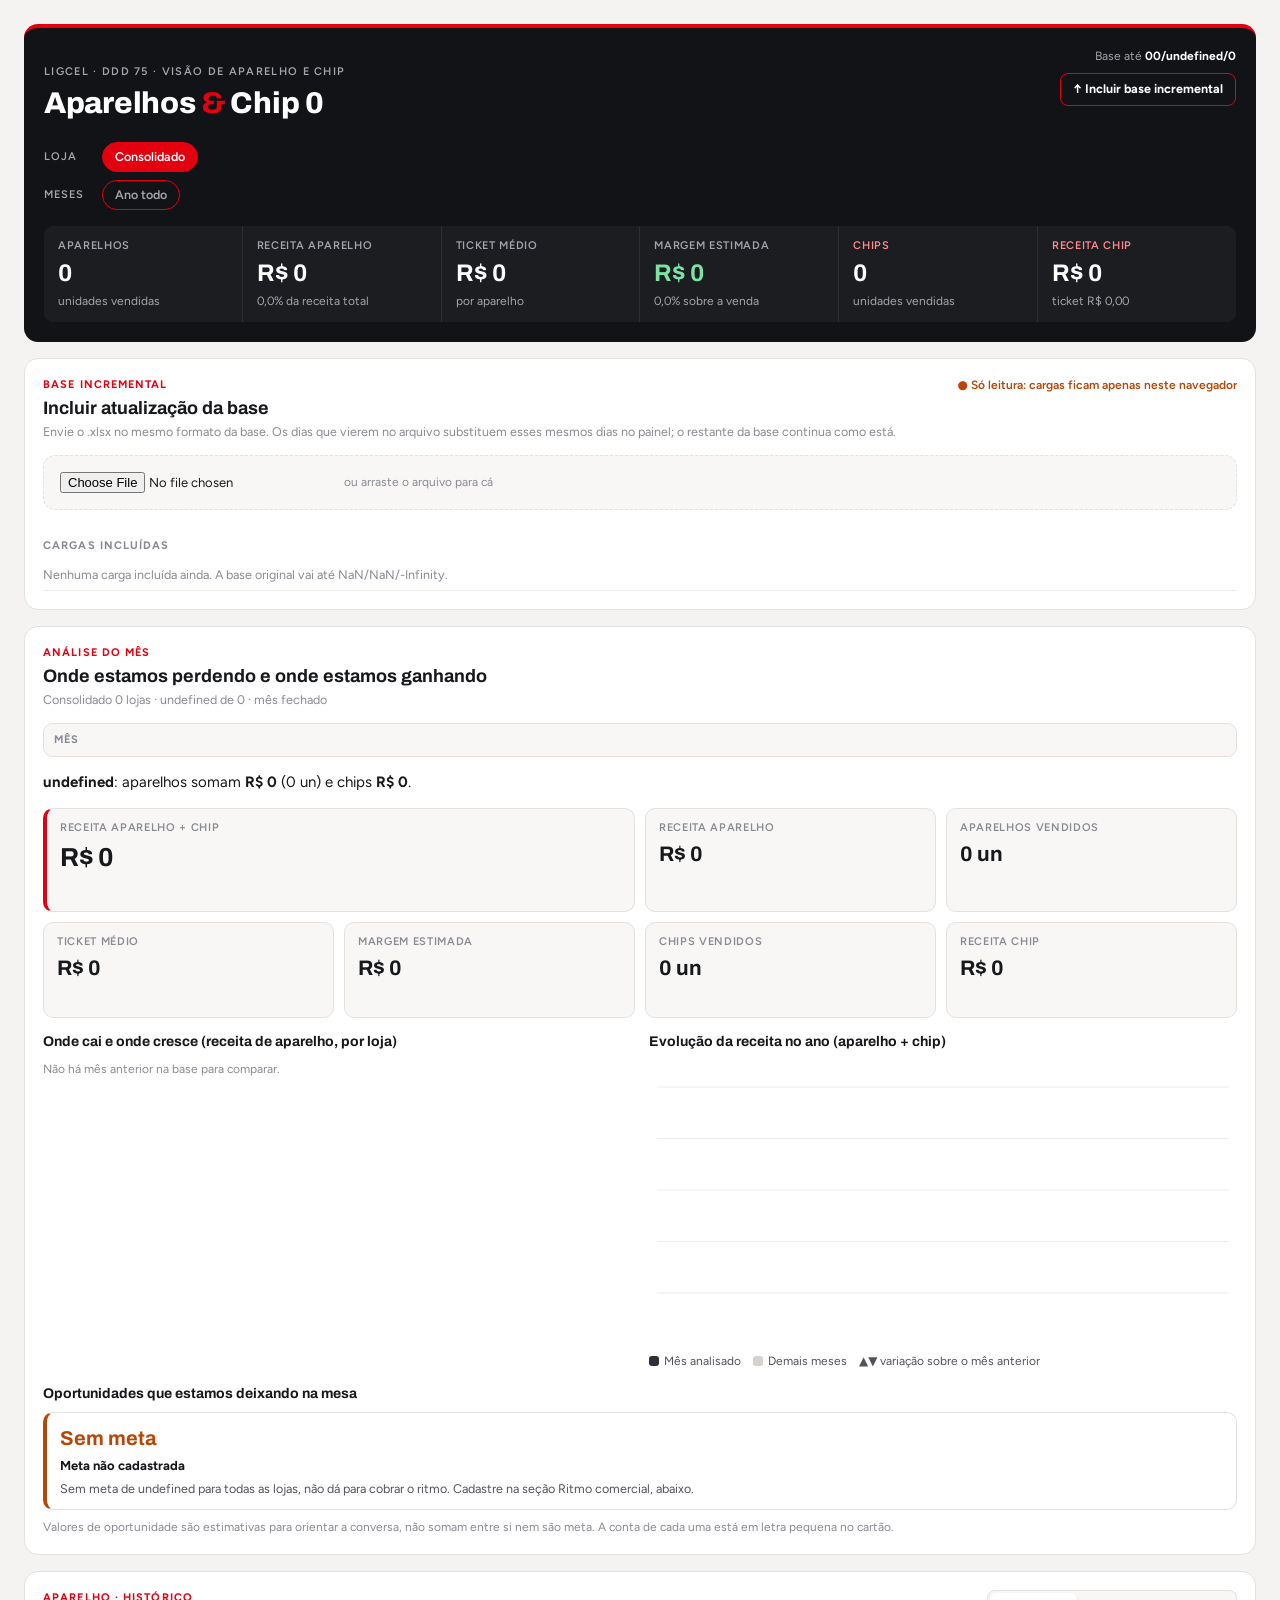
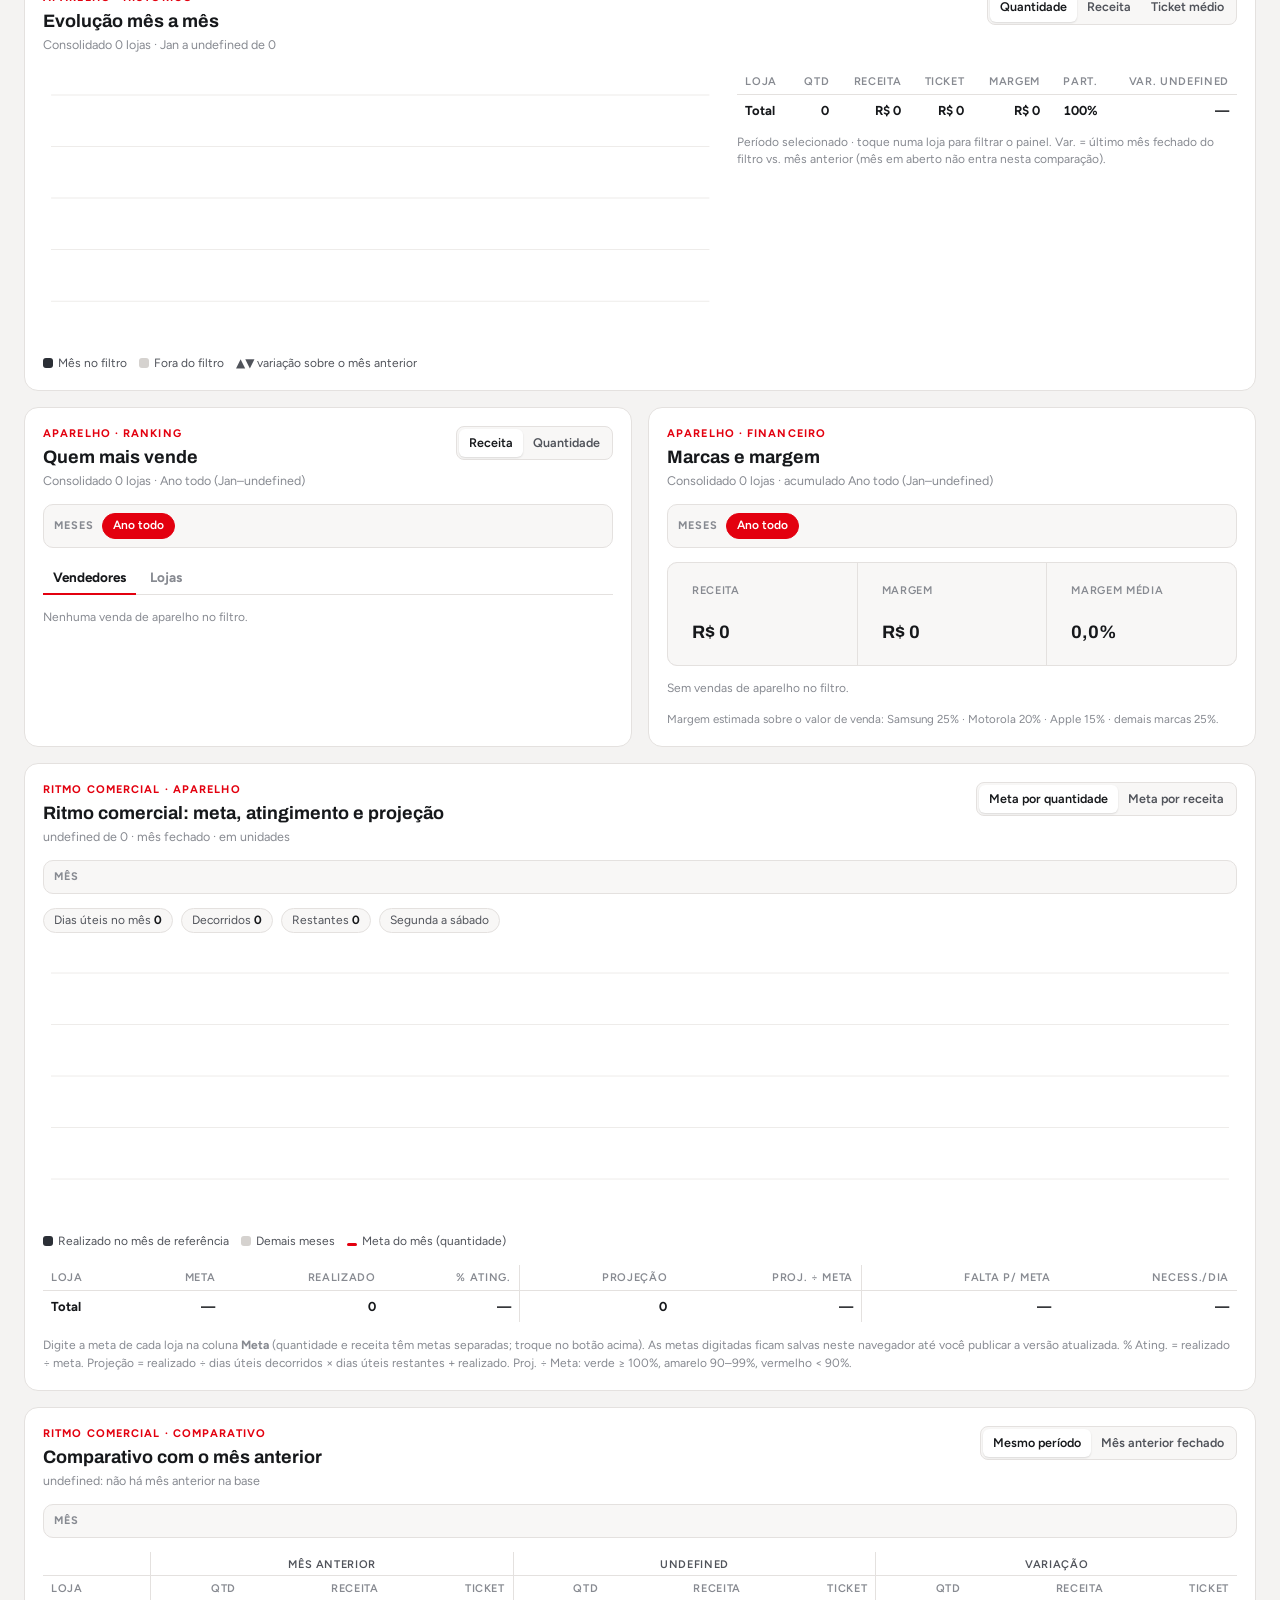
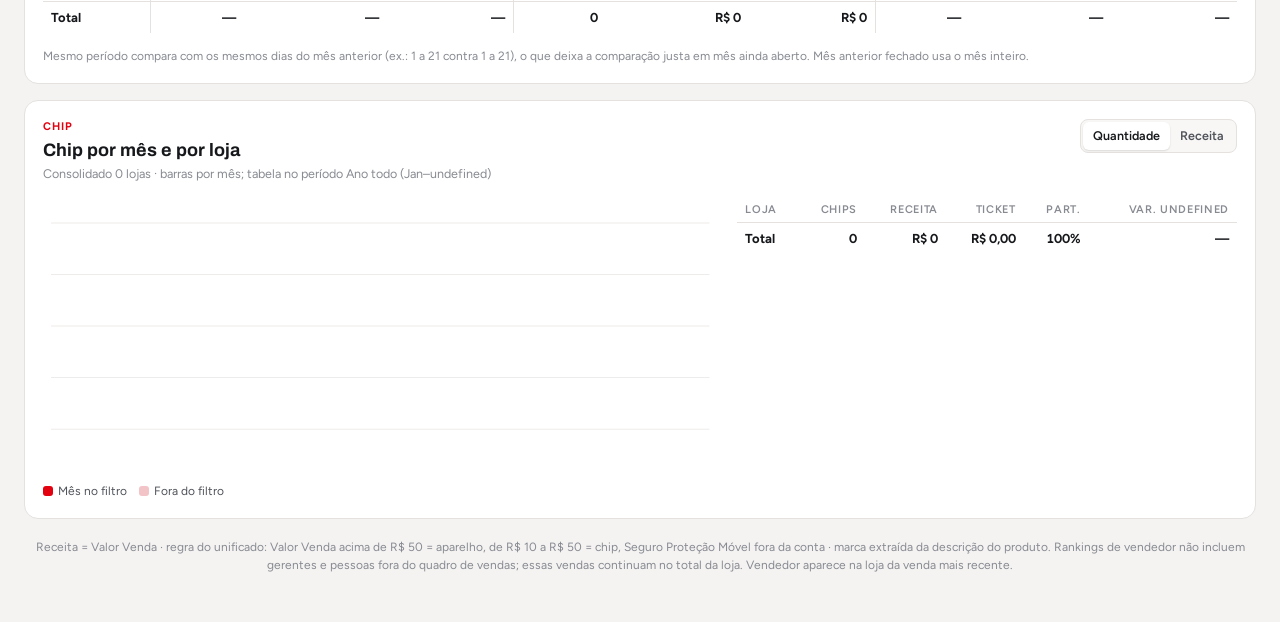
==== apps/aparelhos.html @ 6d6f6d5c "Add files via upload" ====
<title>Aparelhos &amp; Chip LIGCEL</title>
<link rel="preconnect" href="https://fonts.googleapis.com">
<link rel="stylesheet" href="https://fonts.googleapis.com/css2?family=Archivo:wght@500;600;700;800&family=Figtree:wght@400;500;600;700&display=swap">
<style>
:root{
  --bg:#F4F3F2; --surface:#FFFFFF; --surface2:#F8F7F6; --ink:#16181B; --ink2:#50535A; --muted:#878A91; --line:#E4E1DF; --grid:#EEECEA;
  --red:#E3000F; --red-soft:#FCE8E9; --hero:#121316; --hero2:#1C1D21; --hero-ink:#FFFFFF; --hero-mut:#A3A5AB; --hero-line:#2C2E33;
  --bar:#2B2F36; --bar-dim:#D5D2CF; --chip:#E3000F; --chip-dim:#F2C4C7;
  --up:#0F7B3E; --up-bg:#E3F3E9; --down:#B42318; --down-bg:#FBE7E5;
  --b1:#2a78d6; --b2:#1baf7a; --b3:#52514e; --b4:#eda100;
  --font:"Figtree",system-ui,-apple-system,"Segoe UI",sans-serif; --disp:"Archivo","Figtree",system-ui,sans-serif;
}
@media (prefers-color-scheme: dark){:root:not([data-theme="light"]){color-scheme:dark;
  --bg:#0E0F11; --surface:#17181B; --surface2:#1D1E22; --ink:#F2F2F3; --ink2:#B9BBC0; --muted:#83868D; --line:#2A2C31; --grid:#232529;
  --red-soft:#3A1416; --hero:#08090A; --hero2:#141518; --hero-line:#26282C;
  --bar:#C9CCD2; --bar-dim:#3A3C42; --chip:#FF3B45; --chip-dim:#5A2226;
  --up:#4ADE80; --up-bg:#12301E; --down:#FF8A80; --down-bg:#3A1714;
  --b1:#3987e5; --b2:#199e70; --b3:#A8A7A0; --b4:#c98500;}}
:root[data-theme="dark"]{color-scheme:dark;
  --bg:#0E0F11; --surface:#17181B; --surface2:#1D1E22; --ink:#F2F2F3; --ink2:#B9BBC0; --muted:#83868D; --line:#2A2C31; --grid:#232529;
  --red-soft:#3A1416; --hero:#08090A; --hero2:#141518; --hero-line:#26282C;
  --bar:#C9CCD2; --bar-dim:#3A3C42; --chip:#FF3B45; --chip-dim:#5A2226;
  --up:#4ADE80; --up-bg:#12301E; --down:#FF8A80; --down-bg:#3A1714;
  --b1:#3987e5; --b2:#199e70; --b3:#A8A7A0; --b4:#c98500;}
*{box-sizing:border-box}
body{background:var(--bg);color:var(--ink);font-family:var(--font);font-size:14px;line-height:1.45;padding-inline:16px;padding-block:16px 40px}
.wrap{max-width:1240px;margin:0 auto;display:flex;flex-direction:column;gap:16px}
.num{font-variant-numeric:tabular-nums}
/* hero */
.hero{background:var(--hero);color:var(--hero-ink);border-radius:14px;padding:20px;display:flex;flex-direction:column;gap:16px;border-top:4px solid var(--red)}
.hero-top{display:flex;flex-wrap:wrap;justify-content:space-between;gap:12px;align-items:flex-end}
.eyebrow{font-size:11px;letter-spacing:.12em;text-transform:uppercase;color:var(--hero-mut);font-weight:600}
h1{font-family:var(--disp);font-weight:800;font-size:clamp(22px,3.2vw,30px);margin:2px 0 0;letter-spacing:-.01em;text-wrap:balance}
h1 span{color:var(--red)}
.base{font-size:12px;color:var(--hero-mut)}
.filters{display:flex;flex-direction:column;gap:8px}
.frow{display:flex;flex-wrap:wrap;gap:6px;align-items:center}
.flabel{font-size:11px;letter-spacing:.08em;text-transform:uppercase;color:var(--hero-mut);width:52px;font-weight:600}
.pill{font:inherit;font-size:12.5px;font-weight:600;border:1px solid var(--hero-line);background:var(--hero2);color:#D9DADD;border-radius:999px;padding:5px 12px;cursor:pointer}
.pill:hover{border-color:#55575D}
.pill[aria-pressed="true"]{background:var(--red);border-color:var(--red);color:#fff}
.pill.ghost{background:transparent;color:var(--hero-mut)}
.pill:focus-visible,.seg button:focus-visible,.tab:focus-visible,tr[tabindex]:focus-visible{outline:2px solid var(--red);outline-offset:2px}
.kpis{display:grid;grid-template-columns:repeat(6,1fr);gap:1px;background:var(--hero-line);border-radius:10px;overflow:hidden}
.kpi{background:var(--hero2);padding:12px 14px;display:flex;flex-direction:column;gap:2px;min-width:0}
.kpi .k{font-size:11px;color:var(--hero-mut);letter-spacing:.06em;text-transform:uppercase;font-weight:600}
.kpi .v{font-family:var(--disp);font-size:clamp(18px,2.2vw,24px);font-weight:700;white-space:nowrap}
.kpi .s{font-size:12px;color:var(--hero-mut)}
.kpi.chipk .k{color:#FF8A91}
.kpi.marg .v{color:#7CE3A5}
@media (max-width:900px){.kpis{grid-template-columns:repeat(3,1fr)}}
@media (max-width:520px){.kpis{grid-template-columns:repeat(2,1fr)}}
/* sections */
.q{background:var(--surface);border:1px solid var(--line);border-radius:14px;padding:18px;display:flex;flex-direction:column;gap:14px;min-width:0}
.qhead{display:flex;flex-wrap:wrap;justify-content:space-between;align-items:flex-start;gap:10px}
.qtag{font-size:11px;letter-spacing:.1em;text-transform:uppercase;color:var(--red);font-weight:700}
h2{font-family:var(--disp);font-size:18px;font-weight:700;margin:2px 0 0;text-wrap:balance}
.sub{font-size:12.5px;color:var(--muted);margin-top:2px}
.seg{display:inline-flex;background:var(--surface2);border:1px solid var(--line);border-radius:8px;padding:2px}
.seg button{font:inherit;font-size:12.5px;font-weight:600;border:0;background:transparent;color:var(--ink2);padding:5px 10px;border-radius:6px;cursor:pointer}
.seg button[aria-pressed="true"]{background:var(--surface);color:var(--ink);box-shadow:0 1px 2px rgba(0,0,0,.12)}
.grid2{display:grid;grid-template-columns:1fr 1fr;gap:16px}
.q1body{display:grid;grid-template-columns:1.35fr 1fr;gap:20px}
@media (max-width:980px){.grid2,.q1body{grid-template-columns:1fr}}
.q1body>*,.grid2>*{min-width:0}
@media (max-width:520px){.brow{grid-template-columns:1fr}.bl{grid-template-columns:56px minmax(0,1fr) 84px}}
.bbars,.bl .track{min-width:0}
.chart{width:100%;min-height:260px;position:relative}
.chart svg{display:block;width:100%;height:auto;overflow:visible}
.chart text{font-family:var(--font)}
.tip{position:fixed;pointer-events:none;background:var(--hero);color:#fff;font-size:12px;padding:8px 10px;border-radius:8px;box-shadow:0 6px 20px rgba(0,0,0,.25);z-index:10;line-height:1.5;max-width:240px}
.tip b{font-family:var(--disp)}
/* tables */
.tbl{overflow-x:auto}
table{width:100%;border-collapse:collapse;font-size:13px}
th{font-size:11px;letter-spacing:.06em;text-transform:uppercase;color:var(--muted);font-weight:600;text-align:right;padding:6px 8px;border-bottom:1px solid var(--line);white-space:nowrap}
th:first-child,td:first-child{text-align:left}
td{padding:8px;border-bottom:1px solid var(--grid);text-align:right;white-space:nowrap}
tr.tot td{font-weight:700;border-bottom:0;border-top:1px solid var(--line)}
tr[tabindex]{cursor:pointer}
tr[tabindex]:hover td{background:var(--surface2)}
tr.sel td{background:var(--red-soft)}
.var{display:inline-flex;align-items:center;gap:2px;font-size:11.5px;font-weight:700;padding:1px 6px;border-radius:999px}
.var.up{color:var(--up);background:var(--up-bg)} .var.down{color:var(--down);background:var(--down-bg)} .var.flat{color:var(--muted);background:var(--surface2)}
.note{font-size:12px;color:var(--muted)}
/* ranking */
.tabs{display:flex;gap:4px;border-bottom:1px solid var(--line)}
.tab{font:inherit;font-weight:700;font-size:13.5px;background:none;border:0;border-bottom:2px solid transparent;padding:6px 10px;color:var(--muted);cursor:pointer;margin-bottom:-1px}
.tab[aria-selected="true"]{color:var(--ink);border-color:var(--red)}
.rank{display:flex;flex-direction:column;gap:2px}
.rrow{display:grid;grid-template-columns:28px minmax(0,1fr) auto;gap:10px;align-items:center;padding:6px 4px;border-radius:8px}
.rrow:hover{background:var(--surface2)}
.pos{font-family:var(--disp);font-weight:800;font-size:14px;color:var(--muted);text-align:center}
.rrow.top .pos{color:var(--red)}
.rname{font-weight:600;overflow:hidden;text-overflow:ellipsis;white-space:nowrap}
.rstore{font-size:11.5px;color:var(--muted);font-weight:500}
.rbar{height:6px;border-radius:3px;background:var(--grid);margin-top:4px;overflow:hidden}
.rbar i{display:block;height:100%;background:var(--bar);border-radius:3px}
.rrow.top .rbar i{background:var(--red)}
.rval{text-align:right;font-size:12.5px;color:var(--ink2);line-height:1.35}
.rval b{font-family:var(--disp);font-size:14px;color:var(--ink)}
.more{font:inherit;font-weight:600;font-size:12.5px;align-self:flex-start;background:none;border:1px solid var(--line);color:var(--ink2);border-radius:8px;padding:6px 12px;cursor:pointer}
/* local month picker */
.lm{display:flex;flex-wrap:wrap;gap:5px;align-items:center;padding:8px 10px;background:var(--surface2);border:1px solid var(--line);border-radius:10px}
.lm .lbl{font-size:11px;letter-spacing:.08em;text-transform:uppercase;color:var(--muted);font-weight:700;margin-right:4px}
.mp{font:inherit;font-size:12px;font-weight:600;border:1px solid var(--line);background:var(--surface);color:var(--ink2);border-radius:999px;padding:3px 10px;cursor:pointer}
.mp:hover{border-color:var(--muted)}
.mp[aria-pressed="true"]{background:var(--ink);border-color:var(--ink);color:var(--surface)}
.mp.all[aria-pressed="true"]{background:var(--red);border-color:var(--red);color:#fff}
.mp:focus-visible{outline:2px solid var(--red);outline-offset:2px}
/* brands */
.brands{display:flex;flex-direction:column;gap:12px}
.brow{display:grid;grid-template-columns:150px 1fr;gap:12px;align-items:center}
.bname{display:flex;flex-direction:column;gap:1px}
.bname b{font-family:var(--disp);font-size:14px;display:flex;align-items:center;gap:6px}
.bname b i{width:10px;height:10px;border-radius:3px;display:inline-block}
.bname span{font-size:11.5px;color:var(--muted)}
.bbars{display:flex;flex-direction:column;gap:4px}
.bl{display:grid;grid-template-columns:62px 1fr 104px;gap:8px;align-items:center;font-size:12px;color:var(--ink2)}
.bl .track{height:12px;background:var(--grid);border-radius:0 4px 4px 0}
.bl .fill{height:100%;border-radius:0 4px 4px 0}
.bl .fill.m{opacity:1}
.bl .val{text-align:right;font-weight:600;color:var(--ink)}
.msum{display:grid;grid-template-columns:repeat(3,1fr);gap:1px;background:var(--line);border:1px solid var(--line);border-radius:10px;overflow:hidden}
.msum div{background:var(--surface2);padding:10px 12px}
.msum .k{font-size:11px;letter-spacing:.06em;text-transform:uppercase;color:var(--muted);font-weight:600}
.msum .v{font-family:var(--disp);font-weight:700;font-size:18px}
.rule{font-size:11.5px;color:var(--muted)}
.legend{display:flex;flex-wrap:wrap;gap:12px;font-size:12px;color:var(--ink2)}
.legend i{display:inline-block;width:10px;height:10px;border-radius:3px;margin-right:5px;vertical-align:-1px}
.pbox{border:1.5px dashed var(--ink2);background:transparent}
.bnote{font-size:11.5px;color:var(--muted);padding-left:70px;line-height:1.5}
@media (max-width:520px){.bnote{padding-left:0}}
.projl{font-size:11.5px;color:var(--ink2)}
.projl b{color:var(--ink)}
.kpi .p{font-size:11.5px;color:#C9CBD0}
.kpi .p b{color:#fff}
td.pj,th.pj{background:var(--surface2)}
.hatch{background:repeating-linear-gradient(135deg,var(--bar) 0 2px,transparent 2px 5px);border:1px solid var(--bar)}
/* meta & compare */
:root{--warn:#B54708;--warn-bg:#FEF0C7}
@media (prefers-color-scheme: dark){:root:not([data-theme="light"]){--warn:#FDB022;--warn-bg:#3A2A0B}}
:root[data-theme="dark"]{--warn:#FDB022;--warn-bg:#3A2A0B}
.var.warn{color:var(--warn);background:var(--warn-bg)}
.mi{font:inherit;font-size:13px;font-variant-numeric:tabular-nums;width:104px;text-align:right;border:1px solid var(--line);background:var(--surface2);color:var(--ink);border-radius:6px;padding:5px 7px}
.mi:focus{outline:2px solid var(--red);outline-offset:0;border-color:transparent;background:var(--surface)}
.mi:disabled{opacity:.6}
.mi.saved{border-color:var(--up)}
.att{display:inline-flex;align-items:center;gap:8px;justify-content:flex-end}
.att .mb{width:64px;height:6px;border-radius:3px;background:var(--grid);overflow:hidden;position:relative}
.att .mb i{position:absolute;inset:0 auto 0 0;background:var(--bar);border-radius:3px}
.att .mb i.ok{background:var(--up)}
.dias{display:flex;flex-wrap:wrap;gap:8px}
.dias span{font-size:12px;color:var(--ink2);background:var(--surface2);border:1px solid var(--line);border-radius:999px;padding:3px 10px}
.dias b{color:var(--ink);font-variant-numeric:tabular-nums}
th.grp{text-align:center;color:var(--ink2);border-bottom:1px solid var(--line);padding-bottom:4px}
td.sl,th.sl{border-left:1px solid var(--line)}
.mnote{font-size:12px;color:var(--muted);line-height:1.5}
.dbstate{font-size:12px;font-weight:600}
.dbstate.ok{color:var(--up)} .dbstate.off{color:var(--warn)}
.upbtn{font:inherit;font-size:12.5px;font-weight:700;border:1px solid var(--red);background:transparent;color:#fff;border-radius:8px;padding:6px 12px;cursor:pointer}
.upbtn:hover{background:var(--red)}
.upbtn:focus-visible,.btn:focus-visible{outline:2px solid var(--red);outline-offset:2px}
.hbtns{display:flex;gap:8px;flex-wrap:wrap;justify-content:flex-end}
.upbtn.pub{background:var(--red);color:#fff}
.upbtn.pub:disabled{opacity:.6;cursor:default}
.pubmsg{font-size:12px;color:#FFB4B8;text-align:right;min-height:1em}
.pubmsg.ok{color:#7CE3A5}
.hero-right{display:flex;flex-direction:column;align-items:flex-end;gap:8px}
@media (max-width:600px){.hero-right{align-items:flex-start}}
.drop{display:flex;flex-wrap:wrap;align-items:center;gap:12px;border:1.5px dashed var(--line);border-radius:12px;padding:16px;background:var(--surface2)}
.drop.over{border-color:var(--red);background:var(--red-soft)}
.drop input{font:inherit;font-size:13px;max-width:100%}
.btn{font:inherit;font-weight:700;font-size:13px;border-radius:8px;padding:8px 14px;cursor:pointer;border:1px solid var(--line);background:var(--surface);color:var(--ink)}
.btn.pri{background:var(--red);border-color:var(--red);color:#fff}
.btn:disabled{opacity:.5;cursor:default}
.prev{display:flex;flex-direction:column;gap:10px;border:1px solid var(--line);border-radius:12px;padding:14px}
.prev .row{display:flex;flex-wrap:wrap;gap:8px 18px;font-size:13px}
.prev .row b{font-family:var(--disp)}
.prev .acts{display:flex;gap:8px;flex-wrap:wrap}
.err{color:var(--down);font-weight:600;font-size:13px}
.logl{display:flex;flex-direction:column;gap:4px;font-size:12.5px;color:var(--ink2)}
.logl div{display:flex;flex-wrap:wrap;gap:4px 12px;padding:6px 0;border-bottom:1px solid var(--grid)}
footer{font-size:12px;color:var(--muted);color:var(--muted);text-align:center;padding-top:4px}
@media (prefers-reduced-motion:no-preference){.rbar i,.bl .fill{transition:width .35s ease}}

/* análise do mês */
.exlead{margin:0;font-size:15px;line-height:1.55;color:var(--ink);max-width:78ch;text-wrap:pretty}
.excards{display:grid;grid-template-columns:repeat(4,1fr);gap:10px}
.exc{background:var(--surface2);border:1px solid var(--line);border-radius:10px;padding:11px 13px;display:flex;flex-direction:column;gap:3px;min-width:0}
.exc.hero1{grid-column:span 2;border-left:4px solid var(--red)}
.exc .k{font-size:11px;letter-spacing:.06em;text-transform:uppercase;color:var(--muted);font-weight:600}
.exc .v{font-family:var(--disp);font-weight:700;font-size:21px}
.exc.hero1 .v{font-size:26px}
.exc .dl{min-height:20px}
.exs{font-size:11.5px;color:var(--ink2)} .exs b{color:var(--ink)}
.exgrid{display:grid;grid-template-columns:1fr 1fr;gap:18px}
.exbox{min-width:0;display:flex;flex-direction:column;gap:8px}
.exbox h3,.exh{font-family:var(--disp);font-size:14px;margin:0;font-weight:700}
.dv{display:flex;flex-direction:column;gap:7px}
.dv-row{display:grid;grid-template-columns:minmax(70px,26%) 1fr auto;align-items:center;gap:8px;font-size:12.5px}
.dv-n{overflow:hidden;text-overflow:ellipsis;white-space:nowrap;font-weight:600}
.dv-bar{height:16px;background:var(--surface2);border-radius:4px;position:relative;display:flex}
.dv-bar i{display:block;height:100%;border-radius:4px}
.dv-bar i.n{background:var(--down)} .dv-bar i.p{background:var(--up)}
.dv-v{font-variant-numeric:tabular-nums;font-weight:700;text-align:right;white-space:nowrap}
.dv-v small{display:block;font-size:10.5px;font-weight:600;opacity:.8}
.neg{color:var(--down)} .pos{color:var(--up)}
.dv-sum{display:flex;flex-wrap:wrap;gap:6px 18px;font-size:12.5px;margin-top:2px}
.oppgrid{display:grid;grid-template-columns:repeat(auto-fit,minmax(230px,1fr));gap:10px;margin-top:8px}
.opp{border:1px solid var(--line);border-left:4px solid var(--muted);border-radius:10px;padding:11px 13px;display:flex;flex-direction:column;gap:4px;background:var(--surface)}
.opp.down{border-left-color:var(--down)} .opp.up{border-left-color:var(--up)} .opp.info{border-left-color:var(--warn)}
.opp .oh{font-family:var(--disp);font-weight:700;font-size:20px}
.opp.down .oh{color:var(--down)} .opp.up .oh{color:var(--up)} .opp.info .oh{color:var(--warn)}
.opp .ot{font-weight:700;font-size:13px}
.opp .otx{font-size:12.5px;color:var(--ink2);line-height:1.45}
.opp .oc{font-size:11px;color:var(--muted);line-height:1.4;margin-top:2px}
@media (max-width:980px){.exgrid{grid-template-columns:1fr}}
@media (max-width:640px){.dv-row{grid-template-columns:96px 1fr auto}.excards{grid-template-columns:repeat(2,1fr)}.exc.hero1{grid-column:1/-1}.exc .v{font-size:18px}.exc.hero1 .v{font-size:23px}.exlead{font-size:14px}}
</style>

<div class="wrap">
  <header class="hero">
    <div class="hero-top">
      <div>
        <div class="eyebrow">LIGCEL · DDD 75 · Visão de aparelho e chip</div>
        <h1>Aparelhos <span>&amp;</span> Chip <span id="yr" style="color:inherit">2026</span></h1>
      </div>
      <div class="hero-right"><div class="base" id="baseInfo"></div><div class="hbtns"><button class="upbtn" id="btnUp" aria-controls="upSec" aria-expanded="false">↑ Incluir base incremental</button><button class="upbtn pub" id="btnPub" hidden>Publicar versão atualizada</button></div><div class="pubmsg" id="pubMsg"></div></div>
    </div>
    <div class="filters">
      <div class="frow" id="fStores"><span class="flabel">Loja</span></div>
      <div class="frow" id="fMonths"><span class="flabel">Meses</span></div>
    </div>
    <div class="kpis" id="kpis"></div>
  </header>

  <section class="q" id="upSec" aria-labelledby="h-up" hidden>
    <div class="qhead">
      <div><div class="qtag">Base incremental</div><h2 id="h-up">Incluir atualização da base</h2>
      <div class="sub">Envie o .xlsx no mesmo formato da base. Os dias que vierem no arquivo substituem esses mesmos dias no painel; o restante da base continua como está.</div></div>
      <span class="dbstate" id="dbState"></span>
    </div>
    <label class="drop" id="drop" for="upFile"><input type="file" id="upFile" accept=".xlsx,.xls,.xlsm,.csv"><span class="note">ou arraste o arquivo para cá</span></label>
    <div id="upPrev"></div>
    <div><div class="qtag" style="color:var(--muted);margin-bottom:6px">Cargas incluídas</div><div class="logl" id="upLog"></div></div>
  </section>

  <section class="q exec" id="secExec" aria-labelledby="h-ex">
    <div class="qhead">
      <div><div class="qtag">Análise do mês</div><h2 id="h-ex">Onde estamos perdendo e onde estamos ganhando</h2><div class="sub" id="exSub"></div></div>
    </div>
    <div class="lm" id="refC" role="group" aria-label="Mês analisado"></div>
    <p class="exlead" id="exLead"></p>
    <div class="excards" id="exCards"></div>
    <div class="exgrid">
      <div class="exbox"><h3 id="exVarTitle"></h3><div id="exVar"></div></div>
      <div class="exbox"><h3>Evolução da receita no ano (aparelho + chip)</h3><div class="chart" id="chEx"></div><div class="legend" style="margin-top:4px"><span><i style="background:var(--bar)"></i>Mês analisado</span><span><i style="background:var(--bar-dim)"></i>Demais meses</span><span>▲▼ variação sobre o mês anterior</span></div></div>
    </div>
    <div><h3 class="exh">Oportunidades que estamos deixando na mesa</h3><div class="oppgrid" id="exOpp"></div><div class="mnote" style="margin-top:8px">Valores de oportunidade são estimativas para orientar a conversa, não somam entre si nem são meta. A conta de cada uma está em letra pequena no cartão.</div></div>
  </section>

  <section class="q" aria-labelledby="h-q1">
    <div class="qhead">
      <div><div class="qtag">Aparelho · histórico</div><h2 id="h-q1">Evolução mês a mês</h2><div class="sub" id="q1sub"></div></div>
      <div class="seg" id="segQ1" role="group" aria-label="Métrica do histórico">
        <button data-m="q" aria-pressed="true">Quantidade</button><button data-m="r" aria-pressed="false">Receita</button><button data-m="t" aria-pressed="false">Ticket médio</button>
      </div>
    </div>
    <div class="q1body">
      <div>
        <div class="chart" id="chQ1"></div>
        <div class="legend" style="margin-top:6px"><span><i style="background:var(--bar)"></i>Mês no filtro</span><span><i style="background:var(--bar-dim)"></i>Fora do filtro</span><span id="legP1"><i class="hatch"></i>Setembro parcial</span><span id="legPr1"><i class="pbox"></i>Projeção do mês</span><span>▲▼ variação sobre o mês anterior</span></div>
      </div>
      <div>
        <div class="tbl"><table id="tStores"></table></div>
        <div class="note" style="margin-top:8px">Período selecionado · toque numa loja para filtrar o painel. Var. = último mês fechado do filtro vs. mês anterior (mês em aberto não entra nesta comparação).</div>
      </div>
    </div>
  </section>

  <div class="grid2">
    <section class="q" aria-labelledby="h-q2">
      <div class="qhead">
        <div><div class="qtag">Aparelho · ranking</div><h2 id="h-q2">Quem mais vende</h2><div class="sub" id="q2sub"></div></div>
        <div class="seg" id="segQ2" role="group" aria-label="Ordenar ranking por">
          <button data-m="r" aria-pressed="true">Receita</button><button data-m="q" aria-pressed="false">Quantidade</button>
        </div>
      </div>
      <div class="lm" id="lmR" role="group" aria-label="Meses do ranking"></div>
      <div class="tabs" role="tablist">
        <button class="tab" role="tab" data-t="v" aria-selected="true">Vendedores</button>
        <button class="tab" role="tab" data-t="l" aria-selected="false">Lojas</button>
      </div>
      <div class="rank" id="rank"></div>
      <button class="more" id="moreBtn" hidden>Ver todos</button>
    </section>

    <section class="q" aria-labelledby="h-q3">
      <div class="qhead">
        <div><div class="qtag">Aparelho · financeiro</div><h2 id="h-q3">Marcas e margem</h2><div class="sub" id="q3sub"></div></div>
      </div>
      <div class="lm" id="lmM" role="group" aria-label="Meses da margem"></div>
      <div class="msum" id="msum"></div>
      <div class="brands" id="brands"></div>
      <div class="rule">Margem estimada sobre o valor de venda: Samsung 25% · Motorola 20% · Apple 15% · demais marcas 25%.</div>
    </section>
  </div>

  <section class="q" aria-labelledby="h-mt">
    <div class="qhead">
      <div><div class="qtag">Ritmo comercial · aparelho</div><h2 id="h-mt">Ritmo comercial: meta, atingimento e projeção</h2><div class="sub" id="mtSub"></div></div>
      <div class="seg" id="segMt" role="group" aria-label="Métrica da meta">
        <button data-m="q" aria-pressed="true">Meta por quantidade</button><button data-m="r" aria-pressed="false">Meta por receita</button>
      </div>
    </div>
    <div class="lm" id="refA" role="group" aria-label="Mês de referência"></div>
    <div class="dias" id="mtDias"></div>
    <div><div class="chart" id="chRt"></div><div class="legend" id="rtLeg" style="margin-top:6px"></div></div>
    <div class="tbl"><table id="tMeta"></table></div>
    <div class="mnote" id="mtNote"></div>
  </section>

  <section class="q" aria-labelledby="h-cp">
    <div class="qhead">
      <div><div class="qtag">Ritmo comercial · comparativo</div><h2 id="h-cp">Comparativo com o mês anterior</h2><div class="sub" id="cpSub"></div></div>
      <div class="seg" id="segCp" role="group" aria-label="Base de comparação">
        <button data-m="p" aria-pressed="true">Mesmo período</button><button data-m="f" aria-pressed="false">Mês anterior fechado</button>
      </div>
    </div>
    <div class="lm" id="refB" role="group" aria-label="Mês de referência"></div>
    <div class="tbl"><table id="tCmp"></table></div>
    <div class="mnote">Mesmo período compara com os mesmos dias do mês anterior (ex.: 1 a 21 contra 1 a 21), o que deixa a comparação justa em mês ainda aberto. Mês anterior fechado usa o mês inteiro.</div>
  </section>

  <section class="q" aria-labelledby="h-q4">
    <div class="qhead">
      <div><div class="qtag" style="color:var(--chip)">Chip</div><h2 id="h-q4">Chip por mês e por loja</h2><div class="sub" id="q4sub"></div></div>
      <div class="seg" id="segQ4" role="group" aria-label="Métrica do chip">
        <button data-m="q" aria-pressed="true">Quantidade</button><button data-m="r" aria-pressed="false">Receita</button>
      </div>
    </div>
    <div class="q1body">
      <div>
        <div class="chart" id="chQ4"></div>
        <div class="legend" style="margin-top:6px"><span><i style="background:var(--chip)"></i>Mês no filtro</span><span><i style="background:var(--chip-dim)"></i>Fora do filtro</span><span id="legP4"><i class="pbox"></i>Projeção do mês parcial</span></div>
      </div>
      <div><div class="tbl"><table id="tChip"></table></div></div>
    </div>
  </section>

  <footer id="foot"></footer>
</div>
<div class="tip" id="tip" hidden></div>

<script id="pagedata" type="application/json">{}</script>
<script>
const PRISTINE='<!doctype html>\n'+document.documentElement.outerHTML;
const SEED = window.__SEED || {"stores":[],"vends":[],"brands":[],"rows":[]};
const MES=['Jan','Fev','Mar','Abr','Mai','Jun','Jul','Ago','Set','Out','Nov','Dez'];
const MESL=['Janeiro','Fevereiro','Março','Abril','Maio','Junho','Julho','Agosto','Setembro','Outubro','Novembro','Dezembro'];
const BR={SAMSUNG:['Samsung',.25,'--b1'],MOTOROLA:['Motorola',.20,'--b2'],APPLE:['Apple',.15,'--b3'],DEMAIS:['Demais',.25,'--b4']};
const BRANDS=['SAMSUNG','MOTOROLA','APPLE','DEMAIS','-'];
const norm=s=>String(s||'').normalize('NFD').replace(/[̀-ͯ]/g,'').toUpperCase().replace(/\s+/g,' ').trim();
const EXCL=new Set(window.__EXCL||[]);

/* ---------- base: seed + cargas incrementais ---------- */
const SEEDDAYS=new Map();
for(const r of SEED.rows){const k=r[0];if(!SEEDDAYS.has(k))SEEDDAYS.set(k,[]);SEEDDAYS.get(k).push([SEED.stores[r[1]],SEED.vends[r[2]],r[3],SEED.brands[r[4]],r[5],r[6]]);}
let UPD=new Map();        // dia -> linhas vindas das cargas (substituem o dia)
let PAGE={stamp:0,upd:{},metas:{},log:[]};
try{PAGE=Object.assign(PAGE,JSON.parse(document.getElementById('pagedata').textContent||'{}'));}catch(e){}
let PUB=null,dirty=false;
let D,months=[],lastM,partial,YR,maxDD,maxKey,F=1;
const S={store:-1,months:new Set(),mR:new Set(),mM:new Set(),ref:null,q1:'q',q2:'r',q4:'q',mt:'q',cp:'p',tab:'v',all:false};
try{const s=JSON.parse(localStorage.getItem('ligcel-ap')||'null');if(s){for(const k of ['q1','q2','q4','mt','cp','tab'])if(s[k])S[k]=s[k];}}catch(e){}
const save=()=>{try{localStorage.setItem('ligcel-ap',JSON.stringify({q1:S.q1,q2:S.q2,q4:S.q4,mt:S.mt,cp:S.cp,tab:S.tab}))}catch(e){}};
const dim=(y,m)=>new Date(y,m,0).getDate();
const bd=(y,m,a,b)=>{let n=0;for(let d=a;d<=b;d++)if(new Date(y,m-1,d).getDay()!==0)n++;return n;}; // seg–sáb
const mkey=m=>YR+'-'+String(m).padStart(2,'0');

function rebuild(){
  const days=new Map(SEEDDAYS);for(const [k,v] of UPD)days.set(k,v);
  const stores=[...SEED.stores],sIdx=new Map(stores.map((s,i)=>[s,i]));
  const vends=[],vIdx=new Map(),vLast=[];
  let max=0;for(const [k,v] of days)if(v.length&&k>max)max=k;
  YR=Math.floor(max/10000);maxKey=max;
  const rows=[];
  for(const [k,list] of days){if(Math.floor(k/10000)!==YR)continue;const m=Math.floor(k/100)%100,dd=k%100;
    for(const r of list){let si=sIdx.get(r[0]);if(si==null){si=stores.length;stores.push(r[0]);sIdx.set(r[0],si);}
      let vi=vIdx.get(r[1]);if(vi==null){vi=vends.length;vends.push([r[1],si,EXCL.has(norm(r[1]))?1:0]);vIdx.set(r[1],vi);vLast.push(0);}
      if(k>=vLast[vi]){vLast[vi]=k;vends[vi][1]=si;}
      let b=BRANDS.indexOf(r[3]);if(b<0)b=r[2]===1?4:3;
      rows.push([m,si,vi,r[2],b,r[4],r[5],dd]);}}
  const oldM=months, wasAll=set=>!oldM.length||set.size===oldM.length, oldLast=lastM;
  const allM=wasAll(S.months),allR=wasAll(S.mR),allMM=wasAll(S.mM);
  D={stores,vends,brands:BRANDS,rows};
  months=[...new Set(rows.map(r=>r[0]))].sort((a,b)=>a-b);
  lastM=months[months.length-1];
  maxDD=max%100;partial=maxDD<dim(YR,lastM);
  {const e=bd(YR,lastM,1,maxDD);F=partial&&e?bd(YR,lastM,1,dim(YR,lastM))/e:1;}
  const keep=set=>new Set([...set].filter(m=>months.includes(m)));
  S.months=allM?new Set(months):keep(S.months);if(!S.months.size)S.months=new Set(months);
  S.mR=allR?new Set(months):keep(S.mR);if(!S.mR.size)S.mR=new Set(months);
  S.mM=allMM?new Set(months):keep(S.mM);if(!S.mM.size)S.mM=new Set(months);
  if(S.ref==null||S.ref===oldLast||!months.includes(S.ref))S.ref=lastM;
  if(S.store>=stores.length)S.store=-1;
  drawFilters();drawLM('lmR');drawLM('lmM');drawRef('refA');drawRef('refB');drawRef('refC');
  const dd=String(maxDD).padStart(2,'0'),mm=String(lastM).padStart(2,'0');
  document.getElementById('baseInfo').innerHTML=`Base até <b style="color:#fff">${dd}/${mm}/${YR}</b>${partial?' · *'+MES[lastM-1]+' parcial':''}${UPD.size?` · ${UPD.size} dia(s) atualizados por carga`:''}`;
  document.getElementById('yr').textContent=YR;
  document.getElementById('legP1').hidden=!partial;
  document.getElementById('legP1').lastChild.textContent=MESL[lastM-1]+' parcial';
  document.getElementById('legP4').hidden=!partial;document.getElementById('legPr1').hidden=!partial;
}

/* ---------- formatos ---------- */
const nf=new Intl.NumberFormat('pt-BR');
const nf1=new Intl.NumberFormat('pt-BR',{maximumFractionDigits:1});
const cf=new Intl.NumberFormat('pt-BR',{style:'currency',currency:'BRL',maximumFractionDigits:0});
const cf2=new Intl.NumberFormat('pt-BR',{style:'currency',currency:'BRL',minimumFractionDigits:2,maximumFractionDigits:2});
const pf=v=>(v*100).toLocaleString('pt-BR',{maximumFractionDigits:1,minimumFractionDigits:1})+'%';
const short=v=>v>=1e6?'R$ '+(v/1e6).toLocaleString('pt-BR',{maximumFractionDigits:2})+' mi':v>=1e3?'R$ '+(v/1e3).toLocaleString('pt-BR',{maximumFractionDigits:v>=1e5?0:1})+' mil':cf.format(v);
const fmtS=(m,v)=>m==='q'?nf.format(v):short(v);
const css=n=>getComputedStyle(document.documentElement).getPropertyValue(n).trim();
const esc=s=>String(s).replace(/[&<>"]/g,c=>({'&':'&amp;','<':'&lt;','>':'&gt;','"':'&quot;'}[c]));

const mr=x=>x[3]===0?(BR[D.brands[x[4]]]||BR.DEMAIS)[1]:0;
function agg(filter){let q=0,r=0,mg=0,qo=0,ro=0,mo=0;
  for(const x of D.rows)if(filter(x)){const mm=x[6]*mr(x);q+=x[5];r+=x[6];mg+=mm;if(partial&&x[0]===lastM){qo+=x[5];ro+=x[6];mo+=mm;}}
  const pq=q+qo*(F-1),pr=r+ro*(F-1),pmg=mg+mo*(F-1);
  return{q,r,mg,t:q?r/q:0,pq,pr,pmg,pt:pq?pr/pq:0,open:qo>0||ro>0};}
const PK={q:'pq',r:'pr',t:'pt'};
const hasOpen=set=>partial&&set.has(lastM);
const inStore=x=>S.store<0||x[1]===S.store;
const inMonths=x=>S.months.has(x[0]);
const inR=x=>S.mR.has(x[0]);
const inM=x=>S.mM.has(x[0]);
function varPill(cur,prev){
  if(!prev) return '<span class="var flat">—</span>';
  const v=cur/prev-1; const c=Math.abs(v)<.005?'flat':v>0?'up':'down';
  return `<span class="var ${c}">${c==='up'?'▲':c==='down'?'▼':'•'} ${pf(Math.abs(v))}</span>`;
}
const monthsTxt=(set=S.months)=>{const a=[...set].sort((a,b)=>a-b);if(a.length===months.length)return 'Ano todo (Jan–'+MES[lastM-1]+')';if(a.length===1)return MESL[a[0]-1];
  const contig=a.every((m,i)=>i===0||m===a[i-1]+1);return contig?MES[a[0]-1]+'–'+MES[a[a.length-1]-1]:a.map(m=>MES[m-1]).join(', ');};
const storeTxt=()=>S.store<0?`Consolidado ${D.stores.length} lojas`:D.stores[S.store];
const pmark=m=>m===lastM&&partial?'*':'';

/* ---------- filtros ---------- */
function drawFilters(){
  document.getElementById('fStores').innerHTML='<span class="flabel">Loja</span><button class="pill" data-s="-1">Consolidado</button>'+D.stores.map((s,i)=>`<button class="pill" data-s="${i}">${esc(s)}</button>`).join('');
  document.getElementById('fMonths').innerHTML='<span class="flabel">Meses</span>'+months.map(m=>`<button class="pill" data-m="${m}">${MES[m-1]}${pmark(m)}</button>`).join('')+'<button class="pill ghost" data-a="all">Ano todo</button>';
}
function bindFilters(){
  document.getElementById('fStores').addEventListener('click',e=>{const b=e.target.closest('[data-s]');if(!b)return;S.store=+b.dataset.s;S.all=false;render();});
  document.getElementById('fMonths').addEventListener('click',e=>{const b=e.target.closest('button');if(!b)return;
    S.months=toggleSet(S.months,b);S.mR=new Set(S.months);S.mM=new Set(S.months);render();});
}
function toggleSet(s,b){s=new Set(s);
  if(b.dataset.a)return new Set(months);
  const m=+b.dataset.m;
  if(s.size===months.length)return new Set([m]);
  if(s.has(m)){s.delete(m);if(!s.size)return new Set(months);}else s.add(m);
  return s;}
function paintFilters(){
  document.querySelectorAll('#fStores [data-s]').forEach(b=>b.setAttribute('aria-pressed',+b.dataset.s===S.store));
  const all=S.months.size===months.length;
  document.querySelectorAll('#fMonths [data-m]').forEach(b=>b.setAttribute('aria-pressed',!all&&S.months.has(+b.dataset.m)));
  document.querySelector('#fMonths [data-a]').setAttribute('aria-pressed',all);
}
function drawLM(id){document.getElementById(id).innerHTML='<span class="lbl">Meses</span>'+months.map(m=>`<button class="mp" data-m="${m}">${MES[m-1]}${pmark(m)}</button>`).join('')+'<button class="mp all" data-a="1">Ano todo</button>';}
function bindLM(id,key,fn){document.getElementById(id).addEventListener('click',e=>{const b=e.target.closest('button');if(!b)return;S[key]=toggleSet(S[key],b);S.all=false;fn();});}
function paintLM(id,set){const all=set.size===months.length;
  document.querySelectorAll('#'+id+' .mp').forEach(b=>b.setAttribute('aria-pressed',b.dataset.a?all:(!all&&set.has(+b.dataset.m))));}
function drawRef(id){document.getElementById(id).innerHTML='<span class="lbl">Mês</span>'+months.map(m=>`<button class="mp" data-m="${m}">${MES[m-1]}${pmark(m)}</button>`).join('');}
function bindRef(id){document.getElementById(id).addEventListener('click',e=>{const b=e.target.closest('button');if(!b)return;S.ref=+b.dataset.m;renderMeta();renderCmp();renderExec();renderRt();});}
function paintRef(){document.querySelectorAll('#refA .mp,#refB .mp,#refC .mp').forEach(b=>b.setAttribute('aria-pressed',+b.dataset.m===S.ref));}

/* ---------- KPIs ---------- */
function renderKpis(){
  const a=agg(x=>x[3]===0&&inStore(x)&&inMonths(x));
  const c=agg(x=>x[3]===1&&inStore(x)&&inMonths(x));
  const marg=a.mg, po=hasOpen(S.months);
  const tot=a.r+c.r;
  const P=v=>po?`<span class="p num">proj. <b>${v}</b></span>`:'';
  const one=S.months.size===1?[...S.months][0]:null,pmk=one&&months.includes(one-1)?one-1:null,lim=one===lastM&&partial?maxDD:31;
  const pa=pmk?agg(x=>x[3]===0&&inStore(x)&&x[0]===pmk&&x[7]<=lim):null,pc=pmk?agg(x=>x[3]===1&&inStore(x)&&x[0]===pmk&&x[7]<=lim):null;
  const V=(cur,prev)=>pmk&&prev?`<span class="p">vs ${MES[pmk-1]}: ${varPill(cur,prev)}</span>`:'';
  document.getElementById('kpis').innerHTML=[
    ['Aparelhos',nf.format(a.q),'unidades vendidas','',P(nf.format(Math.round(a.pq))+' un')+V(a.q,pa&&pa.q)],
    ['Receita aparelho',short(a.r),pf(tot?a.r/tot:0)+' da receita total','',P(short(a.pr))+V(a.r,pa&&pa.r)],
    ['Ticket médio',cf.format(a.t),'por aparelho','',V(a.t,pa&&pa.t)],
    ['Margem estimada',short(marg),pf(a.r?marg/a.r:0)+' sobre a venda','marg',P(short(a.pmg))+V(a.mg,pa&&pa.mg)],
    ['Chips',nf.format(c.q),'unidades vendidas','chipk',P(nf.format(Math.round(c.pq))+' un')+V(c.q,pc&&pc.q)],
    ['Receita chip',short(c.r),'ticket '+cf2.format(c.t),'chipk',P(short(c.pr))+V(c.r,pc&&pc.r)]
  ].map(k=>`<div class="kpi ${k[3]||''}"><span class="k">${k[0]}</span><span class="v num">${k[1]}</span><span class="s num">${k[2]}</span>${k[4]}</div>`).join('');
}

/* ---------- metas ---------- */
let METAS={};              // 'YYYY-MM' -> {q:{loja:n}, r:{loja:n}}
function metaOf(m,k,store){const o=METAS[mkey(m)];const v=o&&o[k]?o[k][store]:null;return typeof v==='number'&&v>0?v:null;}
function parseNum(s){s=String(s).replace(/[R$\s]/g,'');if(!s)return null;
  if(s.includes(','))s=s.replace(/\./g,'').replace(',','.');else if(/^\d{1,3}(\.\d{3})+$/.test(s))s=s.replace(/\./g,'');
  const n=Number(s);return isFinite(n)&&n>0?n:null;}
let wq=Promise.resolve();
function saveMeta(m,k,store,val,input){
  const key=mkey(m);const cur=JSON.parse(JSON.stringify(METAS[key]||{q:{},r:{}}));cur.q=cur.q||{};cur.r=cur.r||{};
  if(val==null)delete cur[k][store];else cur[k][store]=val;
  cur.atualizado=new Date().toISOString();
  METAS[key]=cur;
  saveDraft();
  renderMeta(true);renderExec();renderRt();
}
function renderMeta(keepFocus){
  if(!keepFocus&&document.activeElement&&document.activeElement.classList.contains('mi'))return;
  paintRef();
  const m=S.ref,k=S.mt,total=bd(YR,m,1,dim(YR,m)),open=m===lastM&&partial,el=open?bd(YR,m,1,maxDD):total,rem=total-el;
  document.getElementById('mtSub').textContent=`${MESL[m-1]} de ${YR}${open?` · parcial até ${String(maxDD).padStart(2,'0')}/${String(m).padStart(2,'0')}`:' · mês fechado'} · ${k==='q'?'em unidades':'em receita (R$)'}`;
  document.getElementById('mtDias').innerHTML=`<span>Dias úteis no mês <b>${total}</b></span><span>Decorridos <b>${el}</b></span><span>Restantes <b>${rem}</b></span><span>Segunda a sábado</span>`;
  const f=v=>k==='q'?nf.format(Math.round(v)):cf.format(v);
  const rows=D.stores.map((n,i)=>{const a=agg(x=>x[3]===0&&x[1]===i&&x[0]===m);const real=a[k];const meta=metaOf(m,k,n);
    const proj=el?real/el*rem+real:real;return{i,n,real,meta,proj};}).sort((a,b)=>b.real-a.real);
  const T={real:0,meta:0,proj:0,hasMeta:rows.length>0&&rows.every(r=>r.meta),some:rows.filter(r=>r.meta).length};rows.forEach(r=>{T.real+=r.real;T.proj+=r.proj;T.meta+=r.meta||0;});
  const dis='';
  const line=(r,tot)=>{const meta=tot?(T.hasMeta?T.meta:null):r.meta;const at=meta?r.real/meta:null,pm=meta?r.proj/meta:null;
    const falta=meta?Math.max(0,meta-r.real):null,nec=meta&&rem?falta/rem:null;
    const cls=pm==null?'flat':pm>=1?'up':pm>=.9?'warn':'down';
    const val=r.meta==null?'':(k==='q'?String(r.meta):String(r.meta).replace('.',','));
    return `<tr class="${tot?'tot':(S.store===r.i?'sel':'')}"><td>${tot?'Total':'<b>'+esc(r.n)+'</b>'}</td>
      <td>${tot?(T.hasMeta?`<span class="num">${f(T.meta)}</span>`:(T.some?`<span class="note">${T.some} de ${rows.length} lojas</span>`:'—')):`<input class="mi" id="mi-${k}-${m}-${r.i}" data-s="${esc(r.n)}" inputmode="decimal" placeholder="definir" value="${esc(val)}" aria-label="Meta ${esc(r.n)}" ${dis}>`}</td>
      <td class="num">${f(r.real)}</td>
      <td>${at==null?'—':`<span class="att"><span class="mb"><i class="${at>=1?'ok':''}" style="width:${Math.min(100,at*100).toFixed(1)}%"></i></span><b class="num">${pf(at)}</b></span>`}</td>
      <td class="num sl">${f(r.proj)}</td>
      <td>${pm==null?'—':`<span class="var ${cls}">${pf(pm)}</span>`}</td>
      <td class="num sl">${falta==null?'—':falta===0?'<span class="var up">batida</span>':f(falta)}</td>
      <td class="num">${nec==null?(meta&&!rem?'—':'—'):(k==='q'?nf1.format(nec):cf.format(nec))}</td></tr>`;};
  document.getElementById('tMeta').innerHTML=`<thead><tr><th>Loja</th><th>Meta</th><th>Realizado</th><th>% Ating.</th><th class="sl">Projeção</th><th>Proj. ÷ Meta</th><th class="sl">Falta p/ meta</th><th>Necess./dia</th></tr></thead><tbody>`+
    rows.map(r=>line(r,false)).join('')+line({real:T.real,proj:T.proj},true)+'</tbody>';
  document.getElementById('mtNote').innerHTML=`Digite a meta de cada loja na coluna <b>Meta</b> (quantidade e receita têm metas separadas; troque no botão acima). ${PUB?'Depois de digitar, clique em <b>Publicar versão atualizada</b> (no topo) para todos que têm o link verem as metas.':'As metas digitadas ficam salvas neste navegador até você publicar a versão atualizada.'} % Ating. = realizado ÷ meta. Projeção = realizado ÷ dias úteis decorridos × dias úteis restantes + realizado. Proj. ÷ Meta: verde ≥ 100%, amarelo 90–99%, vermelho &lt; 90%.`;
}
function bindMeta(){const t=document.getElementById('tMeta');
  const commit=inp=>{const [, k, m]=inp.id.split('-');const v=parseNum(inp.value);const cur=metaOf(+m,k,inp.dataset.s);
    if(v===cur||(v==null&&cur==null)){renderMeta(true);return;}saveMeta(+m,k,inp.dataset.s,v,inp);};
  t.addEventListener('change',e=>{if(e.target.classList.contains('mi'))commit(e.target);});
  t.addEventListener('keydown',e=>{if(e.target.classList.contains('mi')&&e.key==='Enter'){e.preventDefault();const all=[...t.querySelectorAll('.mi')];const i=all.indexOf(e.target);e.target.blur();const nx=document.getElementById(all[i+1]?.id);if(nx)nx.focus();}});
  t.addEventListener('focusout',e=>{if(e.target.classList.contains('mi'))setTimeout(()=>{if(!document.activeElement?.classList.contains('mi'))renderMeta();},0);});
}

/* ---------- comparativo M-1 ---------- */
function renderCmp(){
  paintRef();
  const m=S.ref,pm=m-1,open=m===lastM&&partial,same=S.cp==='p'&&open,lim=same?maxDD:31;
  const hasPrev=months.includes(pm);
  const curF=(i)=>agg(x=>x[3]===0&&x[1]===i&&x[0]===m);
  const prevF=(i)=>agg(x=>x[3]===0&&x[1]===i&&x[0]===pm&&x[7]<=lim);
  const perTxt=same?` (1 a ${maxDD})`:'';
  document.getElementById('cpSub').textContent=hasPrev?`${MESL[m-1]}${open?' parcial':''} contra ${MESL[pm-1]}${perTxt}${S.cp==='p'&&!open?' · mês fechado, compara o mês inteiro':''}`:`${MESL[m-1]}: não há mês anterior na base`;
  const rows=D.stores.map((n,i)=>({i,n,c:curF(i),p:prevF(i)})).sort((a,b)=>b.c.r-a.c.r);
  const T={c:agg(x=>x[3]===0&&x[0]===m),p:agg(x=>x[3]===0&&x[0]===pm&&x[7]<=lim),f:agg(x=>x[3]===0&&x[0]===pm)};
  rows.forEach(r=>r.f=agg(x=>x[3]===0&&x[1]===r.i&&x[0]===pm));
  const pjc=r=>open?`<td class="num sl pj">${nf.format(Math.round(r.c.pq))}</td><td class="num pj">${cf.format(r.c.pr)}</td><td class="num pj">${cf.format(r.c.pt)}</td><td class="pj">${hasPrev?varPill(r.c.pq,r.f.q):'—'}</td><td class="pj">${hasPrev?varPill(r.c.pr,r.f.r):'—'}</td>`:'';
  const cell=(o)=>`<td class="num sl">${nf.format(o.q)}</td><td class="num">${cf.format(o.r)}</td><td class="num">${cf.format(o.t)}</td>`;
  const vr=(r)=>`<td class="sl">${hasPrev?varPill(r.c.q,r.p.q):'—'}</td><td>${hasPrev?varPill(r.c.r,r.p.r):'—'}</td><td>${hasPrev?varPill(r.c.t,r.p.t):'—'}</td>`;
  document.getElementById('tCmp').innerHTML=`<thead><tr><th></th><th class="grp sl" colspan="3">${hasPrev?MES[pm-1]+perTxt:'Mês anterior'}</th><th class="grp sl" colspan="3">${MES[m-1]}${open?' (parcial)':''}</th><th class="grp sl" colspan="3">Variação</th>${open?`<th class="grp sl pj" colspan="5">Projeção ${MES[m-1]} · var. contra ${hasPrev?MES[pm-1]+' fechado':'—'}</th>`:''}</tr>
    <tr><th>Loja</th><th class="sl">Qtd</th><th>Receita</th><th>Ticket</th><th class="sl">Qtd</th><th>Receita</th><th>Ticket</th><th class="sl">Qtd</th><th>Receita</th><th>Ticket</th>${open?'<th class="sl pj">Qtd</th><th class="pj">Receita</th><th class="pj">Ticket</th><th class="pj">Var. qtd</th><th class="pj">Var. receita</th>':''}</tr></thead><tbody>`+
    rows.map(r=>`<tr class="${S.store===r.i?'sel':''}"><td><b>${esc(r.n)}</b></td>${hasPrev?cell(r.p):'<td class="sl">—</td><td>—</td><td>—</td>'}${cell(r.c)}${vr(r)}${pjc(r)}</tr>`).join('')+
    `<tr class="tot"><td>Total</td>${hasPrev?cell(T.p):'<td class="sl">—</td><td>—</td><td>—</td>'}${cell(T.c)}${vr(T)}${pjc(T)}</tr></tbody>`;
}

/* ---------- gráfico de barras ---------- */
const tip=document.getElementById('tip');
function showTip(e,html){tip.innerHTML=html;tip.hidden=false;const w=tip.offsetWidth,h=tip.offsetHeight;let x=e.clientX+14,y=e.clientY-h-10;if(x+w>innerWidth-8)x=e.clientX-w-14;if(y<8)y=e.clientY+16;tip.style.left=x+'px';tip.style.top=y+'px';}
function hideTip(){tip.hidden=true;}
function niceMax(v){if(v<=0)return 1;const p=Math.pow(10,Math.floor(Math.log10(v)))/5;return Math.ceil(v/p)*p;}
function barChart(el,series,metric,colOn,colOff,hatchLast,tipFn,selFn,marks){
  const W=Math.max(320,el.clientWidth), H=280, pl=8,pr=8,pt=26,pb=48;
  const showP=metric!=='t';
  const vals=series.map(s=>showP&&s.m===lastM&&partial?Math.max(s[metric],s[PK[metric]]):s[metric]);
  const max=niceMax(Math.max(...vals,...(marks?series.map(s=>marks(s.m)||0):[0]))*1.1);
  const cw=(W-pl-pr)/series.length, bw=Math.min(46,cw*.58);
  const y=v=>pt+(H-pt-pb)*(1-v/max);
  const ink2=css('--ink2'),muted=css('--muted'),grid=css('--grid'),ink=css('--ink'),on=css(colOn),off=css(colOff);
  let g='';
  for(let i=0;i<=4;i++){const v=max*i/4,yy=y(v);g+=`<line x1="${pl}" x2="${W-pr}" y1="${yy}" y2="${yy}" stroke="${grid}" stroke-width="1"/>`;}
  const small=W<520;
  series.forEach((s,i)=>{
    const cx=pl+cw*i+cw/2,x=cx-bw/2,v=s[metric],yy=y(v),h=Math.max(0,H-pb-yy);
    const sel=selFn?selFn(s.m):S.months.has(s.m), col=sel?on:off, isP=hatchLast&&s.m===lastM&&partial;
    const r=Math.min(4,h);
    const path=`M${x},${H-pb} V${yy+r} Q${x},${yy} ${x+r},${yy} H${x+bw-r} Q${x+bw},${yy} ${x+bw},${yy+r} V${H-pb} Z`;
    const hasPj=showP&&s.m===lastM&&partial;
    if(hasPj){const py=y(s[PK[metric]]);g+=`<rect x="${x}" y="${py}" width="${bw}" height="${Math.max(0,yy-py)}" fill="none" stroke="${ink2}" stroke-width="1.3" stroke-dasharray="4 3" rx="3"/>`;
      g+=`<text x="${cx}" y="${py-7}" text-anchor="middle" font-size="${small?9.5:11}" font-weight="700" fill="${ink2}">proj. ${fmtS(metric,s[PK[metric]])}</text>`;}
    g+=`<path d="${path}" fill="${isP?'url(#hp)':col}" stroke="${isP?col:'none'}" stroke-width="${isP?1.2:0}"/>`;
    g+=`<text x="${cx}" y="${yy-7}" text-anchor="middle" font-size="${small?10:11.5}" font-weight="700" fill="${sel?ink:muted}">${fmtS(metric,v)}</text>`;
    g+=`<text x="${cx}" y="${H-pb+16}" text-anchor="middle" font-size="12" font-weight="600" fill="${sel?ink2:muted}">${MES[s.m-1]}${pmark(s.m)}</text>`;
    if(i>0){const p=series[i-1][metric];const cur=hasPj?s[PK[metric]]:v;const vv=p?cur/p-1:0;const up=vv>=0;
      g+=`<text x="${cx}" y="${H-pb+33}" text-anchor="middle" font-size="${small?9.5:11}" font-weight="700" fill="${css(up?'--up':'--down')}">${up?'▲':'▼'}${Math.abs(vv*100).toFixed(0)}%${hasPj?' p':''}</text>`;}
    if(marks){const mv=marks(s.m);if(mv){const my=y(mv);g+=`<line x1="${x-5}" x2="${x+bw+5}" y1="${my}" y2="${my}" stroke="${css('--red')}" stroke-width="2.5"/>`;}}
    g+=`<rect class="hit" data-i="${i}" x="${pl+cw*i}" y="${pt-20}" width="${cw}" height="${H-pt}" fill="transparent"/>`;
  });
  el.innerHTML=`<svg viewBox="0 0 ${W} ${H}" role="img" aria-label="Gráfico de barras por mês"><defs><pattern id="hp" width="5" height="5" patternUnits="userSpaceOnUse" patternTransform="rotate(45)"><rect width="5" height="5" fill="${css('--surface')}"/><rect width="2" height="5" fill="${S.months.has(lastM)?on:off}"/></pattern></defs>${g}</svg>`;
  el.querySelectorAll('.hit').forEach(h=>{const i=+h.dataset.i;
    h.addEventListener('mousemove',e=>showTip(e,tipFn(series[i],series[i-1])));h.addEventListener('mouseleave',hideTip);});
}
function pctTxt(a,b){if(!b)return '—';const v=a/b-1;return (v>=0?'+':'−')+Math.abs(v*100).toFixed(1).replace('.',',')+'%';}

/* ---------- Q1 histórico ---------- */
function monthly(type,storeFilter){return months.map(m=>{const a=agg(x=>x[3]===type&&x[0]===m&&storeFilter(x));return{m,...a};});}
function renderQ1(){
  const ser=monthly(0,inStore);
  document.getElementById('q1sub').textContent=storeTxt()+' · Jan a '+MES[lastM-1]+' de '+YR;
  barChart(document.getElementById('chQ1'),ser,S.q1,'--bar','--bar-dim',true,(s,p)=>
    `<b>${MESL[s.m-1]}${s.m===lastM&&partial?' (parcial)':''}</b><br>Quantidade: ${nf.format(s.q)}<br>Receita: ${cf.format(s.r)}<br>Ticket médio: ${cf.format(s.t)}${s.m===lastM&&partial?`<br>Projeção: ${nf.format(Math.round(s.pq))} un · ${cf.format(s.pr)}`:''}${p?`<br><span style="opacity:.75">vs ${MES[p.m-1]}: qtd ${pctTxt(s.q,p.q)} · receita ${pctTxt(s.r,p.r)}</span>`:''}`);
  const sel=[...S.months].sort((a,b)=>a-b); let lm=sel[sel.length-1]; if(lm===lastM&&partial&&lm>1) lm=lm-1; const pm=lm-1;
  const tot=agg(x=>x[3]===0&&inMonths(x));
  let rows=D.stores.map((n,i)=>{const a=agg(x=>x[3]===0&&x[1]===i&&inMonths(x));
    const c=agg(x=>x[3]===0&&x[1]===i&&x[0]===lm), p=agg(x=>x[3]===0&&x[1]===i&&x[0]===pm);
    return{i,n,...a,c,p};}).sort((a,b)=>b.r-a.r);
  const key=S.q1, sp=partial;
  const pj=i=>{const a=agg(x=>x[3]===0&&x[0]===lastM&&(i<0||x[1]===i));return key==='q'?nf.format(Math.round(a.pq)):cf.format(key==='r'?a.pr:a.pt);};
  document.getElementById('tStores').innerHTML=`<thead><tr><th>Loja</th><th>Qtd</th><th>Receita</th><th>Ticket</th><th>Margem</th><th>Part.</th><th>Var. ${MES[lm-1]}</th>${sp?`<th class="pj">Proj. ${MES[lastM-1]}</th>`:''}</tr></thead><tbody>`+
    rows.map(r=>`<tr tabindex="0" data-s="${r.i}" class="${S.store===r.i?'sel':''}"><td><b>${esc(r.n)}</b></td><td class="num">${nf.format(r.q)}</td><td class="num">${cf.format(r.r)}</td><td class="num">${cf.format(r.t)}</td><td class="num">${cf.format(r.mg)}</td><td class="num">${pf(tot.r?r.r/tot.r:0)}</td><td>${months.includes(pm)?varPill(r.c[key],r.p[key]):'—'}</td>${sp?`<td class="num pj">${pj(r.i)}</td>`:''}</tr>`).join('')+
    `<tr class="tot"><td>Total</td><td class="num">${nf.format(tot.q)}</td><td class="num">${cf.format(tot.r)}</td><td class="num">${cf.format(tot.t)}</td><td class="num">${cf.format(tot.mg)}</td><td class="num">100%</td><td>${months.includes(pm)?varPill(agg(x=>x[3]===0&&x[0]===lm)[key],agg(x=>x[3]===0&&x[0]===pm)[key]):'—'}</td>${sp?`<td class="num pj">${pj(-1)}</td>`:''}</tr></tbody>`;
}
function bindStoreRows(id){const t=document.getElementById(id);
  t.addEventListener('click',e=>{const r=e.target.closest('tr[data-s]');if(!r)return;const s=+r.dataset.s;S.store=S.store===s?-1:s;render();});
  t.addEventListener('keydown',e=>{if(e.key==='Enter'||e.key===' '){const r=e.target.closest('tr[data-s]');if(r){e.preventDefault();r.click();}}});}

/* ---------- Q2 ranking ---------- */
function renderQ2(){
  document.getElementById('q2sub').textContent=storeTxt()+' · '+monthsTxt(S.mR);paintLM('lmR',S.mR);
  document.querySelectorAll('.tab').forEach(t=>t.setAttribute('aria-selected',t.dataset.t===S.tab));
  const k=S.q2; let items;
  if(S.tab==='v'){
    const m=new Map();
    for(const x of D.rows){if(x[3]!==0||!inR(x)||!inStore(x))continue;const v=D.vends[x[2]];if(v[2])continue;
      const o=m.get(x[2])||{n:v[0],s:D.stores[v[1]],q:0,r:0,pq:0,pr:0};const f=partial&&x[0]===lastM?F:1;o.q+=x[5];o.r+=x[6];o.pq+=x[5]*f;o.pr+=x[6]*f;m.set(x[2],o);}
    items=[...m.values()];
  } else {
    items=D.stores.map((n,i)=>{const a=agg(x=>x[3]===0&&x[1]===i&&inR(x));return{n,s:'',...a};});
  }
  items.forEach(o=>o.t=o.q?o.r/o.q:0);
  items.sort((a,b)=>b[k]-a[k]||b.r-a.r);
  const po=hasOpen(S.mR);
  const max=items.length?items[0][k]||1:1, lim=S.all?items.length:10;
  document.getElementById('rank').innerHTML=items.length?items.slice(0,lim).map((o,i)=>`<div class="rrow ${i<3?'top':''}"><span class="pos">${i+1}º</span>
    <div style="min-width:0"><div class="rname">${esc(o.n)}${o.s?` <span class="rstore">· ${esc(o.s)}</span>`:''}</div><div class="rbar"><i style="width:${(o[k]/max*100).toFixed(1)}%"></i></div></div>
    <div class="rval num"><b>${k==='r'?cf.format(o.r):nf.format(o.q)+' un'}</b><br>${k==='r'?nf.format(o.q)+' un':cf.format(o.r)} · TM ${cf.format(o.t)}${po?`<br><span class="projl">proj. <b>${k==='r'?cf.format(o.pr):nf.format(Math.round(o.pq))+' un'}</b></span>`:''}</div></div>`).join('')
    :'<div class="note">Nenhuma venda de aparelho no filtro.</div>';
  const mb=document.getElementById('moreBtn');
  mb.hidden=items.length<=10; mb.textContent=S.all?'Mostrar top 10':`Ver todos (${items.length})`;
}

/* ---------- Q3 marcas ---------- */
function renderQ3(){
  document.getElementById('q3sub').textContent=storeTxt()+' · acumulado '+monthsTxt(S.mM);paintLM('lmM',S.mM);
  const po=hasOpen(S.mM);
  const list=Object.keys(BR).map(k=>{const a=agg(x=>x[3]===0&&inM(x)&&inStore(x)&&D.brands[x[4]]===k);return{k,n:BR[k][0],p:BR[k][1],c:BR[k][2],...a};}).filter(o=>o.q>0).sort((a,c)=>c.r-a.r);
  const T={q:0,r:0,mg:0,pq:0,pr:0,pmg:0};list.forEach(o=>{for(const f in T)T[f]+=o[f];});
  const maxR=Math.max(...list.map(o=>o.r),1);
  document.getElementById('msum').innerHTML=`<div><div class="k">Receita</div><div class="v num">${short(T.r)}</div></div><div><div class="k">Margem</div><div class="v num">${short(T.mg)}</div></div><div><div class="k">Margem média</div><div class="v num">${pf(T.r?T.mg/T.r:0)}</div></div>${po?`<div style="grid-column:1/-1"><div class="k">Projeção com ${MESL[lastM-1].toLowerCase()} fechado</div><div class="projl num" style="font-size:13px">Receita <b>${short(T.pr)}</b> · Margem <b>${short(T.pmg)}</b> · ${nf.format(Math.round(T.pq))} aparelhos</div></div>`:''}`;
  document.getElementById('brands').innerHTML=list.map(o=>`<div class="brow">
    <div class="bname"><b><i style="background:var(${o.c})"></i>${o.n}</b><span class="num">${nf.format(o.q)} un · ${pf(T.q?o.q/T.q:0)} do volume</span><span class="num">Ticket ${cf.format(o.r/o.q)} · margem ${pf(o.p)}</span></div>
    <div class="bbars">
      <div class="bl"><span>Receita</span><div class="track"><div class="fill" style="width:${(o.r/maxR*100).toFixed(1)}%;background:var(${o.c});opacity:.45"></div></div><span class="val num">${cf.format(o.r)}</span></div>
      <div class="bl"><span>Margem</span><div class="track"><div class="fill m" style="width:${(o.mg/maxR*100).toFixed(1)}%;background:var(${o.c})"></div></div><span class="val num">${cf.format(o.mg)}</span></div>
      <div class="bnote num">${pf(T.mg?o.mg/T.mg:0)} da margem total${po?`<br><span class="projl">Projeção: ${nf.format(Math.round(o.pq))} un · receita <b>${cf.format(o.pr)}</b> · margem <b>${cf.format(o.pmg)}</b></span>`:''}</div>
    </div></div>`).join('')||'<div class="note">Sem vendas de aparelho no filtro.</div>';
}

/* ---------- Q4 chip ---------- */
function renderQ4(){
  const ser=monthly(1,inStore);
  document.getElementById('q4sub').textContent=storeTxt()+' · barras por mês; tabela no período '+monthsTxt();
  barChart(document.getElementById('chQ4'),ser,S.q4,'--chip','--chip-dim',false,(s,p)=>
    `<b>${MESL[s.m-1]}${s.m===lastM&&partial?' (parcial)':''}</b><br>Chips: ${nf.format(s.q)}<br>Receita: ${cf.format(s.r)}<br>Ticket: ${cf2.format(s.t)}${s.m===lastM&&partial?`<br>Projeção: ${nf.format(Math.round(s.pq))} un · ${cf.format(s.pr)}`:''}${p?`<br><span style="opacity:.75">vs ${MES[p.m-1]}: qtd ${pctTxt(s.q,p.q)} · receita ${pctTxt(s.r,p.r)}</span>`:''}`);
  const sel4=[...S.months].sort((a,b)=>a-b);let lm4=sel4[sel4.length-1];if(lm4===lastM&&partial&&lm4>1)lm4--;
  const tot=agg(x=>x[3]===1&&inMonths(x));
  const rows=D.stores.map((n,i)=>({i,n,...agg(x=>x[3]===1&&x[1]===i&&inMonths(x))})).sort((a,b)=>b[S.q4]-a[S.q4]);
  const sp=partial,pj=i=>{const a=agg(x=>x[3]===1&&x[0]===lastM&&(i<0||x[1]===i));return S.q4==='q'?nf.format(Math.round(a.pq)):cf.format(a.pr);};
  document.getElementById('tChip').innerHTML=`<thead><tr><th>Loja</th><th>Chips</th><th>Receita</th><th>Ticket</th><th>Part.</th><th>Var. ${MES[lm4-1]}</th>${sp?`<th class="pj">Proj. ${MES[lastM-1]}</th>`:''}</tr></thead><tbody>`+
    rows.map(r=>`<tr tabindex="0" data-s="${r.i}" class="${S.store===r.i?'sel':''}"><td><b>${esc(r.n)}</b></td><td class="num">${nf.format(r.q)}</td><td class="num">${cf.format(r.r)}</td><td class="num">${cf2.format(r.t)}</td><td class="num">${pf(tot[S.q4]?r[S.q4]/tot[S.q4]:0)}</td><td>${months.includes(lm4-1)?varPill(agg(x=>x[3]===1&&x[1]===r.i&&x[0]===lm4)[S.q4],agg(x=>x[3]===1&&x[1]===r.i&&x[0]===lm4-1)[S.q4]):'—'}</td>${sp?`<td class="num pj">${pj(r.i)}</td>`:''}</tr>`).join('')+
    `<tr class="tot"><td>Total</td><td class="num">${nf.format(tot.q)}</td><td class="num">${cf.format(tot.r)}</td><td class="num">${cf2.format(tot.t)}</td><td class="num">100%</td><td>${months.includes(lm4-1)?varPill(agg(x=>x[3]===1&&x[0]===lm4)[S.q4],agg(x=>x[3]===1&&x[0]===lm4-1)[S.q4]):'—'}</td>${sp?`<td class="num pj">${pj(-1)}</td>`:''}</tr></tbody>`;
}

/* ---------- Análise do mês (visão do empresário) ---------- */
const exPer=m=>{const open=m===lastM&&partial;return{m,pm:m-1,open,lim:open?maxDD:31,hasPrev:months.includes(m-1)};};
const exMoney=v=>(v>=0?'+':'−')+short(Math.abs(v));
const exDD=()=>String(maxDD).padStart(2,'0')+'/'+String(lastM).padStart(2,'0');
function metaScope(m,k){ // soma das metas da loja (ou das lojas) no escopo; null se faltar alguma
  const names=S.store<0?D.stores:[D.stores[S.store]];let t=0,n=0;
  names.forEach(nm=>{const v=metaOf(m,k,nm);if(v){t+=v;n++;}});
  return{total:t,n,of:names.length,all:n===names.length&&n>0,some:n>0};
}
function exOpps(P,cA,pA,fA){
  const m=P.m,pm=P.pm,mes=MESL[m-1],opp=[];
  const open=P.open;
  // 1) ritmo contra o mês anterior
  if(P.hasPrev){
    if(open){const gap=fA.r-cA.pr;
      opp.push(Math.abs(gap)<fA.r*0.02
        ?{t:'info',h:'Em linha',title:'Ritmo igual ao mês anterior',txt:`No ritmo atual, ${mes} fecha em <b>${short(cA.pr)}</b>, praticamente igual a ${MESL[pm-1]} fechado (${short(fA.r)}).`,calc:'Projeção = vendido até hoje ÷ dias úteis decorridos × dias úteis do mês.'}
        :gap>0
        ?{t:'down',h:short(gap),title:'Ritmo abaixo do mês anterior',txt:`No ritmo atual, ${mes} fecha em <b>${short(cA.pr)}</b>, ${short(gap)} abaixo de ${MESL[pm-1]} fechado (${short(fA.r)}).`,calc:'Projeção = vendido até hoje ÷ dias úteis decorridos × dias úteis do mês.'}
        :{t:'up',h:short(-gap),title:'Ritmo acima do mês anterior',txt:`No ritmo atual, ${mes} fecha em <b>${short(cA.pr)}</b>, ${short(-gap)} acima de ${MESL[pm-1]} fechado (${short(fA.r)}).`,calc:'Projeção = vendido até hoje ÷ dias úteis decorridos × dias úteis do mês.'});
    } else {const gap=fA.r-cA.r;
      if(gap>0)opp.push({t:'down',h:short(gap),title:'Mês fechou abaixo do anterior',txt:`${mes} fechou em <b>${short(cA.r)}</b>, ${short(gap)} abaixo de ${MESL[pm-1]} (${short(fA.r)}).`,calc:'Receita de aparelho, mês fechado contra mês fechado.'});}
  }
  // 2) meta
  let mk=null;for(const k of ['r','q']){const s=metaScope(m,k);if(s.all){mk={k,total:s.total};break;}}
  if(mk){const real=mk.k==='r'?cA.r:cA.q,proj=open?(mk.k==='r'?cA.pr:cA.pq):real,f=mk.k==='r'?short:(v=>nf.format(Math.round(v))+' un');
    const ating=proj/mk.total;
    opp.push(proj<mk.total
      ?{t:'down',h:f(mk.total-proj),title:'Fica abaixo da meta',txt:`Meta de ${mes}: <b>${f(mk.total)}</b> (${mk.k==='r'?'receita':'quantidade'}). ${open?'Projeção':'Resultado'}: ${f(proj)}, ou <b>${pf(ating)}</b> da meta.`,calc:'Metas cadastradas na seção Ritmo comercial, abaixo.'}
      :{t:'up',h:pf(ating),title:'Meta no caminho',txt:`Meta de ${mes}: <b>${f(mk.total)}</b>. ${open?'Projeção':'Resultado'}: ${f(proj)}.`,calc:'Metas cadastradas na seção Ritmo comercial, abaixo.'});
  } else opp.push({t:'info',h:'Sem meta',title:'Meta não cadastrada',txt:`Sem meta de ${mes}${S.store>=0?' para esta loja':' para todas as lojas'}, não dá para cobrar o ritmo. Cadastre na seção Ritmo comercial, abaixo.`,calc:''});
  // 3) ticket médio contra a melhor loja (só no consolidado)
  if(S.store<0){
    const L=D.stores.map((n,i)=>{const a=agg(x=>x[3]===0&&x[1]===i&&x[0]===m);return{n,q:open?a.pq:a.q,rq:a.q,t:a.t};}).filter(o=>o.rq>=5);
    if(L.length>=2){const best=L.reduce((a,b)=>b.t>a.t?b:a);let pot=0,worst=null;
      L.forEach(o=>{if(o.t<best.t){pot+=(best.t-o.t)*o.q;if(!worst||o.t<worst.t)worst=o;}});
      if(pot>0)opp.push({t:'down',h:short(pot),title:'Ticket médio abaixo da melhor loja',txt:`Se as demais lojas vendessem no ticket de <b>${esc(best.n)}</b> (${cf.format(best.t)}), a receita de aparelho seria ${short(pot)} maior. Menor ticket: ${esc(worst.n)} (${cf.format(worst.t)}).`,calc:'Teto teórico, não é meta. Considera lojas com 5 ou mais aparelhos no mês e a quantidade '+(open?'projetada.':'vendida.')});
    }
  }
  // 4) vendedores sem venda de aparelho
  {const seen=new Map();
   for(const x of D.rows){if(x[0]!==m||(S.store>=0&&x[1]!==S.store))continue;const v=D.vends[x[2]];if(v[2])continue;const o=seen.get(x[2])||{ap:0,r:0};if(x[3]===0){o.ap+=x[5];o.r+=x[6];}seen.set(x[2],o);}
   const byS=new Map();
   seen.forEach((o,vi)=>{const s=D.vends[vi][1];const g=byS.get(s)||{sellers:0,rsum:0,zeros:[]};if(o.ap>0){g.sellers++;g.rsum+=o.r;}else g.zeros.push(D.vends[vi][0]);byS.set(s,g);});
   let nz=0,pot=0,nomes=[];
   byS.forEach(g=>{nz+=g.zeros.length;if(g.sellers)pot+=g.zeros.length*(g.rsum/g.sellers)*(open?F:1);nomes=nomes.concat(g.zeros);});
   if(nz>0)opp.push({t:'down',h:nz+(nz===1?' vendedor':' vendedores'),title:'Sem venda de aparelho no mês',txt:`${nz} ${nz===1?'vendedor ativo ainda não vendeu':'vendedores ativos ainda não venderam'} aparelho em ${mes}. Se vendessem a média da própria loja, seriam <b>${short(pot)}</b> a mais. Ex.: ${nomes.slice(0,3).map(n=>esc(n.split(' ').slice(0,2).join(' '))).join(', ')}${nomes.length>3?'…':''}.`,calc:'Estimativa: vendedores com alguma venda no mês (aparelho ou chip), sem gerentes e fora do quadro. Média = receita de aparelho por vendedor que vendeu, na mesma loja.'});}
  return opp;
}
function renderExec(){
  const root=document.getElementById('secExec');if(!root)return;
  paintRef();
  const m=S.ref,P=exPer(m),pm=P.pm,mesN=MESL[m-1],mesA=P.hasPrev?MESL[pm-1]:'';
  const ag=(t,mm,lim)=>agg(x=>x[3]===t&&inStore(x)&&x[0]===mm&&x[7]<=(lim||31));
  const cA=ag(0,m),cC=ag(1,m),pA=P.hasPrev?ag(0,pm,P.lim):null,pC=P.hasPrev?ag(1,pm,P.lim):null,fA=P.hasPrev?ag(0,pm):null;
  document.getElementById('exSub').textContent=`${storeTxt()} · ${mesN} de ${YR}${P.open?' · parcial até '+exDD():' · mês fechado'}${P.hasPrev?' · comparado com '+MESL[pm-1]+(P.open?' (mesmos dias)':''):''}`;
  const pill=(c,p)=>P.hasPrev&&p?varPill(c,p):'';
  const cmpTxt=(v)=>P.hasPrev?`<span class="exs">${v} em ${MES[pm-1]}${P.open?' (mesmo período)':''}</span>`:'';
  const proj=P.open?(v=>`<span class="exs">proj. <b>${v}</b></span>`):()=>'';
  const totC=cA.r+cC.r,totP=P.hasPrev?pA.r+pC.r:0;
  const cards=[
    ['Receita aparelho + chip',short(totC),pill(totC,totP),cmpTxt(P.hasPrev?short(totP):''),proj(short(cA.pr+cC.pr))],
    ['Receita aparelho',short(cA.r),pill(cA.r,P.hasPrev?pA.r:0),cmpTxt(P.hasPrev?short(pA.r):''),proj(short(cA.pr))],
    ['Aparelhos vendidos',nf.format(cA.q)+' un',pill(cA.q,P.hasPrev?pA.q:0),cmpTxt(P.hasPrev?nf.format(pA.q)+' un':''),proj(nf.format(Math.round(cA.pq))+' un')],
    ['Ticket médio',cf.format(cA.t),pill(cA.t,P.hasPrev?pA.t:0),cmpTxt(P.hasPrev?cf.format(pA.t):''),''],
    ['Margem estimada',short(cA.mg),pill(cA.mg,P.hasPrev?pA.mg:0),cmpTxt(P.hasPrev?short(pA.mg):''),proj(short(cA.pmg))],
    ['Chips vendidos',nf.format(cC.q)+' un',pill(cC.q,P.hasPrev?pC.q:0),cmpTxt(P.hasPrev?nf.format(pC.q)+' un':''),proj(nf.format(Math.round(cC.pq))+' un')],
    ['Receita chip',short(cC.r),pill(cC.r,P.hasPrev?pC.r:0),cmpTxt(P.hasPrev?short(pC.r):''),proj(short(cC.pr))]
  ];
  document.getElementById('exCards').innerHTML=cards.map((c,i)=>`<div class="exc${i===0?' hero1':''}"><span class="k">${c[0]}</span><span class="v num">${c[1]}</span><span class="dl">${c[2]}</span>${c[3]}${c[4]}</div>`).join('');

  // onde estão as perdas e as melhorias
  let items=[];
  if(P.hasPrev){
    if(S.store<0){items=D.stores.map((n,i)=>{const c=agg(x=>x[3]===0&&x[1]===i&&x[0]===m),p=agg(x=>x[3]===0&&x[1]===i&&x[0]===pm&&x[7]<=P.lim);return{n,c:c.r,p:p.r};});}
    else{const mp=new Map();for(const x of D.rows){if(x[3]!==0||x[1]!==S.store)continue;const v=D.vends[x[2]];if(v[2])continue;const o=mp.get(x[2])||{n:v[0],c:0,p:0};if(x[0]===m)o.c+=x[6];else if(x[0]===pm&&x[7]<=P.lim)o.p+=x[6];mp.set(x[2],o);}items=[...mp.values()];}
    items=items.filter(o=>o.c||o.p).map(o=>({...o,d:o.c-o.p})).sort((a,b)=>a.d-b.d);
  }
  const quedas=items.filter(o=>o.d<0).reduce((s,o)=>s+o.d,0),altas=items.filter(o=>o.d>0).reduce((s,o)=>s+o.d,0);
  let show=items;if(items.length>10)show=items.slice(0,5).concat(items.slice(-5));
  const maxAbs=Math.max(1,...show.map(o=>Math.abs(o.d)));
  document.getElementById('exVarTitle').textContent=S.store<0?'Onde cai e onde cresce (receita de aparelho, por loja)':'Onde cai e onde cresce (receita de aparelho, por vendedor)';
  document.getElementById('exVar').innerHTML=!P.hasPrev?'<div class="note">Não há mês anterior na base para comparar.</div>':
    show.length?`<div class="dv">${show.map(o=>`<div class="dv-row"><span class="dv-n" title="${esc(o.n)}">${esc(o.n.split(' ').slice(0,S.store<0?3:2).join(' '))}</span><div class="dv-bar">${o.d<0?`<i class="n" style="width:${(Math.abs(o.d)/maxAbs*100).toFixed(1)}%"></i>`:''}${o.d>0?`<i class="p" style="width:${(o.d/maxAbs*100).toFixed(1)}%"></i>`:''}</div><span class="dv-v ${o.d<0?'neg':o.d>0?'pos':''}">${exMoney(o.d)}<small>${o.p?(o.d>=0?'+':'−')+Math.abs(o.d/o.p*100).toFixed(0)+'%':'novo'}</small></span></div>`).join('')}</div>
      <div class="dv-sum"><span class="neg">Quedas somam <b>${exMoney(quedas)}</b></span><span class="pos">Altas somam <b>${exMoney(altas)}</b></span></div>`
    :'<div class="note">Sem vendas de aparelho para comparar.</div>';

  // oportunidades
  const opp=exOpps(P,cA,pA||{},fA||{});
  document.getElementById('exOpp').innerHTML=opp.map(o=>`<div class="opp ${o.t}"><span class="oh num">${o.h}</span><span class="ot">${o.title}</span><span class="otx">${o.txt}</span>${o.calc?`<span class="oc">${o.calc}</span>`:''}</div>`).join('');

  // texto de abertura
  const worst=items.length&&items[0].d<0?items[0]:null,best=items.length&&items[items.length-1].d>0?items[items.length-1]:null;
  let lead=`<b>${mesN}${P.open?' (até '+exDD()+')':''}</b>: aparelhos somam <b>${cf.format(cA.r)}</b> (${nf.format(cA.q)} un) e chips <b>${cf.format(cC.r)}</b>.`;
  if(P.hasPrev&&pA.r){const d=cA.r-pA.r;lead+=` A receita de aparelho ${d>=0?'cresce':'cai'} <b>${pf(Math.abs(d/pA.r))}</b> sobre ${mesA}${P.open?' no mesmo período':''}.`;}
  if(worst)lead+=` Maior queda: <b>${esc(worst.n)}</b> (${exMoney(worst.d)}).`;
  if(best)lead+=` Maior alta: <b>${esc(best.n)}</b> (${exMoney(best.d)}).`;
  const nd=opp.filter(o=>o.t==='down').length;
  if(nd)lead+=` <b>${nd} ${nd===1?'ponto de atenção':'pontos de atenção'}</b> abaixo.`;
  document.getElementById('exLead').innerHTML=lead;

  // gráfico anual (aparelho + chip)
  const ser=months.map(mm=>({m:mm,...agg(x=>inStore(x)&&x[0]===mm)}));
  barChart(document.getElementById('chEx'),ser,'r','--bar','--bar-dim',true,(s,p)=>
    `<b>${MESL[s.m-1]}${s.m===lastM&&partial?' (parcial)':''}</b><br>Receita aparelho + chip: ${cf.format(s.r)}<br>Unidades: ${nf.format(s.q)}${s.m===lastM&&partial?`<br>Projeção: ${cf.format(s.pr)}`:''}${p?`<br><span style="opacity:.75">vs ${MES[p.m-1]}: ${pctTxt(s.r,p.r)}</span>`:''}`,mm=>mm===S.ref);
}
function renderRt(){ // gráfico anual do ritmo comercial, com a meta de cada mês
  const el=document.getElementById('chRt');if(!el)return;
  const k=S.mt,ser=monthly(0,inStore);
  const marks=mm=>{const s=metaScope(mm,k);return s.some?s.total:null;};
  document.getElementById('rtLeg').innerHTML=`<span><i style="background:var(--bar)"></i>Realizado no mês de referência</span><span><i style="background:var(--bar-dim)"></i>Demais meses</span><span><i style="background:var(--red);height:3px;margin-top:4px"></i>Meta do mês (${k==='q'?'quantidade':'receita'})</span><span id="rtP"><i class="pbox"></i>Projeção do mês parcial</span>`;
  document.getElementById('rtP').hidden=!partial;
  barChart(el,ser,k,'--bar','--bar-dim',true,(s,p)=>{const mt=marks(s.m);return `<b>${MESL[s.m-1]}${s.m===lastM&&partial?' (parcial)':''}</b><br>${k==='q'?'Quantidade: '+nf.format(s.q):'Receita: '+cf.format(s.r)}${mt?`<br>Meta: ${k==='q'?nf.format(mt):cf.format(mt)} · ${pf((s.m===lastM&&partial?s[PK[k]]:s[k])/mt)}`:''}${s.m===lastM&&partial?`<br>Projeção: ${k==='q'?nf.format(Math.round(s.pq)):cf.format(s.pr)}`:''}${p?`<br><span style="opacity:.75">vs ${MES[p.m-1]}: ${pctTxt(s[k],p[k])}</span>`:''}`;},mm=>mm===S.ref,marks);
}

/* ---------- carga incremental ---------- */
let PENDING=null, LOG=[];
function setDbState(){const el=document.getElementById('dbState');
  if(PUB){el.className='dbstate ok';el.textContent='● Depois de incluir, publique para atualizar o link';}
  else{el.className='dbstate off';el.textContent='● Só leitura: cargas ficam apenas neste navegador';}}
function loadState(){UPD=new Map(Object.entries(PAGE.upd||{}).map(([k,v])=>[+k,v]));METAS=JSON.parse(JSON.stringify(PAGE.metas||{}));LOG=(PAGE.log||[]).slice();
  try{const d=JSON.parse(localStorage.getItem('ligcel-ap-draft')||'null');
    if(d&&d.base===PAGE.stamp){UPD=new Map(Object.entries(d.upd||{}).map(([k,v])=>[+k,v]));METAS=d.metas||{};LOG=d.log||[];dirty=true;}
    else if(d)localStorage.removeItem('ligcel-ap-draft');}catch(e){}}
function saveDraft(){dirty=true;try{localStorage.setItem('ligcel-ap-draft',JSON.stringify({base:PAGE.stamp,upd:Object.fromEntries(UPD),metas:METAS,log:LOG}));}catch(e){}paintPub();}
function paintPub(msg,ok){const b=document.getElementById('btnPub'),m=document.getElementById('pubMsg');b.hidden=!PUB;
  m.className='pubmsg'+(ok?' ok':'');
  if(msg!=null){m.textContent=msg;return;}
  if(dirty)m.textContent=PUB?'Há alterações ainda não publicadas no link':'Alterações salvas só neste navegador';
  else m.textContent=PAGE.stamp?'Versão do link publicada em '+new Date(PAGE.stamp).toLocaleString('pt-BR',{dateStyle:'short',timeStyle:'short'}):'';}
async function publicar(){
  if(!PUB)return;const b=document.getElementById('btnPub');b.disabled=true;paintPub('Publicando…');
  try{const P={stamp:Date.now(),upd:Object.fromEntries(UPD),metas:METAS,log:LOG.slice(0,60)};
    const json=JSON.stringify(P).replace(/<\//g,'<\\/');
    const re=/(<script id="pagedata"[^>]*>)([\s\S]*?)(<\/script>)/;if(!re.test(PRISTINE))throw new Error('não localizei o bloco de dados da página');
    const doc=PRISTINE.replace(re,(x,a,_,c)=>a+json+c);
    await PUB.publish(doc);try{localStorage.removeItem('ligcel-ap-draft');}catch(e){}dirty=false;paintPub('Publicado. Quem tem o link já vê esta versão.',true);}
  catch(e){const c=e&&e.code;b.disabled=false;
    paintPub(c==='conflict'?'Outra versão foi publicada antes. Recarregue a página e refaça a alteração.':(c==='not_writer'||c==='not_granted')?'Seu acesso não permite publicar neste painel.':'Não consegui publicar: '+((e&&e.message)||'erro inesperado'));}}
function loadXLSX(){return window.XLSX?Promise.resolve():new Promise((ok,no)=>{const s=document.createElement('script');s.src='https://cdnjs.cloudflare.com/ajax/libs/xlsx/0.18.5/xlsx.full.min.js';s.onload=ok;s.onerror=()=>no(new Error('Não consegui carregar o leitor de Excel. Verifique a conexão e tente de novo.'));document.head.appendChild(s);});}
const tcase=v=>String(v).trim().split(/\s+/).map(w=>['de','da','do','dos','das','e'].includes(w.toLowerCase())?w.toLowerCase():w.charAt(0).toUpperCase()+w.slice(1).toLowerCase()).join(' ');
function storeName(v){const raw=String(v||'').replace(/\s*\(.*\)\s*/,'').trim();const n=norm(raw);for(const s of D.stores)if(norm(s)===n)return s;return raw?tcase(raw):null;}
function dayKey(v){
  if(v==null||v==='')return null;
  if(typeof v==='number'){const d=new Date(Math.round((v-25569)*864e5));return d.getUTCFullYear()*10000+(d.getUTCMonth()+1)*100+d.getUTCDate();}
  if(v instanceof Date)return v.getFullYear()*10000+(v.getMonth()+1)*100+v.getDate();
  const s=String(v).trim();let m=s.match(/^(\d{1,2})\/(\d{1,2})\/(\d{4})/);if(m)return +m[3]*10000+ +m[2]*100+ +m[1];
  m=s.match(/^(\d{4})-(\d{2})-(\d{2})/);if(m)return +m[1]*10000+ +m[2]*100+ +m[3];return null;}
function brandOf(desc){const s=norm(desc);for(const k of ['SAMSUNG','MOTOROLA','APPLE'])if(s.includes(k))return k;if(s.includes('IPHONE'))return 'APPLE';return 'DEMAIS';}
function numOf(v){if(typeof v==='number')return v;const s=String(v||'').replace(/[R$\s]/g,'');if(!s)return 0;return Number(s.includes(',')?s.replace(/\./g,'').replace(',','.'):s)||0;}
async function readFile(file){
  await loadXLSX();
  const wb=XLSX.read(await file.arrayBuffer(),{type:'array'});
  let best=null;
  for(const name of wb.SheetNames){const a=XLSX.utils.sheet_to_json(wb.Sheets[name],{header:1,raw:true,defval:null});
    const hi=a.findIndex(r=>r&&r.some(c=>norm(c)==='VALOR VENDA'));if(hi>=0){best={a,hi};break;}}
  if(!best)throw new Error('Não encontrei a coluna "Valor Venda" em nenhuma aba. Envie a planilha no mesmo formato da base.');
  const H=best.a[best.hi].map(norm);const col=(n,fb)=>{const i=H.indexOf(n);return i>=0?i:fb;};
  const colA=(ns,fb)=>{for(const n of ns){const i=H.indexOf(n);if(i>=0)return i;}return fb;};
  const C={loja:colA(['LOJA (VENDA)','LOCAL','LOJA'],1),data:col('DATA',4),plano:col('PLANO/SERVICO',6),desc:col('DESCRICAO DO PRODUTO',12),val:col('VALOR VENDA',13),vend:col('VENDEDOR',-1)};
  const agg=new Map();let lidas=0,ign=0,ap=0,ch=0,seg=0,fora=0;
  for(let i=best.hi+1;i<best.a.length;i++){const r=best.a[i];if(!r||r.every(c=>c==null||c===''))continue;
    const k=dayKey(r[C.data]);if(!k)continue;
    lidas++;const loja=storeName(r[C.loja]);
    if(!loja||!D.stores.includes(loja)){fora++;continue;}
    // regra do unificado: Seguro Proteção Móvel fica fora; Valor Venda > R$ 50 = aparelho; R$ 10 a R$ 50 = chip
    if(norm(r[C.plano])==='SEGURO PROTECAO MOVEL'){seg++;continue;}
    const v=numOf(r[C.val]);let ty;
    if(v>50)ty=0;else if(v>=10)ty=1;else{ign++;continue;}
    ty?ch++:ap++;
    const vend=C.vend>=0&&r[C.vend]?tcase(r[C.vend]):'Sem vendedor',br=ty?'-':brandOf(r[C.desc]);
    if(!agg.has(k))agg.set(k,new Map());const g=agg.get(k),kk=loja+'|'+vend+'|'+ty+'|'+br;
    const o=g.get(kk)||[loja,vend,ty,br,0,0];o[4]++;o[5]=Math.round((o[5]+v)*100)/100;g.set(kk,o);}
  if(!lidas)throw new Error('Nenhuma linha com data reconhecida foi encontrada no arquivo.');
  if(!ap&&!ch)throw new Error('O arquivo foi lido, mas nenhuma linha tem Valor Venda a partir de R$ 10 numa das cinco lojas. Confira se é a base de vendas no formato do unificado.');
  const days=new Map([...agg].map(([k,g])=>[k,[...g.values()]]));
  return {file:file.name,days,lidas,ign,ap,ch,seg,fora};
}
const fmtDay=k=>String(k%100).padStart(2,'0')+'/'+String(Math.floor(k/100)%100).padStart(2,'0')+'/'+Math.floor(k/10000);
function renderPrev(){const el=document.getElementById('upPrev');
  if(!PENDING){el.innerHTML='';return;}
  if(PENDING.err){el.innerHTML=`<div class="prev"><span class="err">${esc(PENDING.err)}</span></div>`;return;}
  const ks=[...PENDING.days.keys()].sort((a,b)=>a-b);
  const exist=ks.filter(k=>SEEDDAYS.has(k)||UPD.has(k)).length;
  let q=0,r=0;for(const l of PENDING.days.values())for(const x of l)if(x[2]===0){q+=x[4];r+=x[5];}
  el.innerHTML=`<div class="prev"><div class="row"><span>Arquivo <b>${esc(PENDING.file)}</b></span><span>Período <b>${fmtDay(ks[0])} a ${fmtDay(ks[ks.length-1])}</b></span></div>
    <div class="row"><span><b>${nf.format(PENDING.lidas)}</b> linhas lidas</span><span><b>${nf.format(PENDING.ap)}</b> aparelhos (${cf.format(r)})</span><span><b>${nf.format(PENDING.ch)}</b> chips</span>${PENDING.seg?`<span>${nf.format(PENDING.seg)} seguro(s) fora da conta</span>`:''}${PENDING.ign?`<span>${nf.format(PENDING.ign)} linha(s) de serviço ou valor abaixo de R$ 10</span>`:''}${PENDING.fora?`<span>${nf.format(PENDING.fora)} linha(s) de loja fora das cinco</span>`:''}</div>
    <div class="row"><span><b>${ks.length-exist}</b> dia(s) novos</span><span><b>${exist}</b> dia(s) já existentes serão substituídos por este arquivo</span></div>
    <div class="acts"><button class="btn pri" id="upOk">Incluir na base</button><button class="btn" id="upCancel">Cancelar</button></div>
    <span class="note" id="upMsg"></span></div>`;
}
async function commitUpload(){
  const P=PENDING;if(!P||P.err)return;const btn=document.getElementById('upOk'),msg=document.getElementById('upMsg');btn.disabled=true;msg.textContent='Gravando…';
  const byMonth={};for(const [k,l] of P.days){const mk=Math.floor(k/10000)+'-'+String(Math.floor(k/100)%100).padStart(2,'0');(byMonth[mk]=byMonth[mk]||{})[k]=l;}
  const ks=[...P.days.keys()].sort((a,b)=>a-b);
  const entry={em:new Date().toISOString(),arquivo:P.file,de:ks[0],ate:ks[ks.length-1],dias:ks.length,aparelhos:P.ap,chips:P.ch};
  try{
    for(const [k,l] of P.days)UPD.set(k,l);LOG=[entry,...LOG].slice(0,60);saveDraft();rebuild();render();renderLog();
    PENDING=null;document.getElementById('upPrev').innerHTML=`<div class="prev"><span class="note" style="color:var(--up);font-weight:600">Carga incluída no painel.${PUB?' Agora clique em <b>Publicar versão atualizada</b>, no topo, para o link mostrar estes dados.':''}</span></div>`;document.getElementById('upFile').value='';
  }catch(e){btn.disabled=false;msg.innerHTML=`<span class="err">${esc(e&&e.code==='invalid_argument'?'Seu acesso não permite gravar na base. Peça acesso de edição ao dono do painel.':(e.message||'Falha ao gravar. Tente de novo.'))}</span>`;}
}
function renderLog(){const el=document.getElementById('upLog');
  el.innerHTML=LOG.length?LOG.map(x=>`<div><b>${esc(x.arquivo)}</b><span>${fmtDay(x.de)} a ${fmtDay(x.ate)} · ${x.dias} dia(s)</span><span>${nf.format(x.aparelhos)} aparelhos · ${nf.format(x.chips)} chips</span><span style="color:var(--muted)">incluída em ${new Date(x.em).toLocaleString('pt-BR',{dateStyle:'short',timeStyle:'short'})}</span></div>`).join('')
    :'<div><span style="color:var(--muted)">Nenhuma carga incluída ainda. A base original vai até '+fmtDay(Math.max(...SEEDDAYS.keys()))+'.</span></div>';}
async function handleFile(f){if(!f)return;PENDING=null;document.getElementById('upPrev').innerHTML='<div class="prev"><span class="note">Lendo arquivo…</span></div>';
  try{PENDING=await readFile(f);}catch(e){PENDING={err:e.message||'Não consegui ler o arquivo.'};}renderPrev();}
function bindUpload(){
  const sec=document.getElementById('upSec'),btn=document.getElementById('btnUp');
  btn.addEventListener('click',()=>{sec.hidden=!sec.hidden;btn.setAttribute('aria-expanded',!sec.hidden);if(!sec.hidden)sec.scrollIntoView({behavior:'smooth',block:'start'});});
  document.getElementById('upFile').addEventListener('change',e=>handleFile(e.target.files[0]));
  const dr=document.getElementById('drop');
  dr.addEventListener('dragover',e=>{e.preventDefault();dr.classList.add('over');});
  dr.addEventListener('dragleave',()=>dr.classList.remove('over'));
  dr.addEventListener('drop',e=>{e.preventDefault();dr.classList.remove('over');handleFile(e.dataTransfer.files[0]);});
  document.getElementById('upPrev').addEventListener('click',e=>{if(e.target.id==='upOk')commitUpload();if(e.target.id==='upCancel'){PENDING=null;renderPrev();document.getElementById('upFile').value='';}});
}

/* ---------- boot ---------- */
function seg(id,key,fn){const el=document.getElementById(id);
  const paint=()=>el.querySelectorAll('button').forEach(b=>b.setAttribute('aria-pressed',b.dataset.m===S[key]));paint();
  el.addEventListener('click',e=>{const b=e.target.closest('button');if(!b)return;S[key]=b.dataset.m;paint();save();fn();});}
function render(){paintFilters();renderKpis();renderExec();renderMeta();renderRt();renderCmp();renderQ1();renderQ2();renderQ3();renderQ4();}

loadState();
rebuild();
bindFilters();bindLM('lmR','mR',renderQ2);bindLM('lmM','mM',renderQ3);bindRef('refA');bindRef('refB');bindRef('refC');bindMeta();bindUpload();
seg('segQ1','q1',renderQ1);seg('segQ2','q2',renderQ2);seg('segQ4','q4',renderQ4);seg('segMt','mt',()=>{renderMeta(true);renderRt();});seg('segCp','cp',renderCmp);
document.querySelector('.tabs').addEventListener('click',e=>{const t=e.target.closest('.tab');if(!t)return;S.tab=t.dataset.t;S.all=false;save();renderQ2();});
document.getElementById('moreBtn').addEventListener('click',()=>{S.all=!S.all;renderQ2();});
bindStoreRows('tStores');bindStoreRows('tChip');
document.getElementById('foot').textContent='Receita = Valor Venda · regra do unificado: Valor Venda acima de R$ 50 = aparelho, de R$ 10 a R$ 50 = chip, Seguro Proteção Móvel fora da conta · marca extraída da descrição do produto. Rankings de vendedor não incluem gerentes e pessoas fora do quadro de vendas; essas vendas continuam no total da loja. Vendedor aparece na loja da venda mais recente.';
setDbState();renderLog();render();paintPub();
document.getElementById('btnPub').addEventListener('click',publicar);
let rt;addEventListener('resize',()=>{clearTimeout(rt);rt=setTimeout(()=>{renderQ1();renderQ4();renderExec();renderRt();},150);});
matchMedia('(prefers-color-scheme: dark)').addEventListener?.('change',()=>{renderQ1();renderQ4();});
new MutationObserver(()=>{renderQ1();renderQ4();}).observe(document.documentElement,{attributes:true,attributeFilter:['data-theme']});

/* ---------- publicação (o link mostra a versão publicada) ---------- */
(async()=>{
  try{PUB=window.claude&&window.claude.use?await window.claude.use('artifact'):null;}catch(e){PUB=null;}
  setDbState();paintPub();renderMeta();
})();
</script>


</body></html>
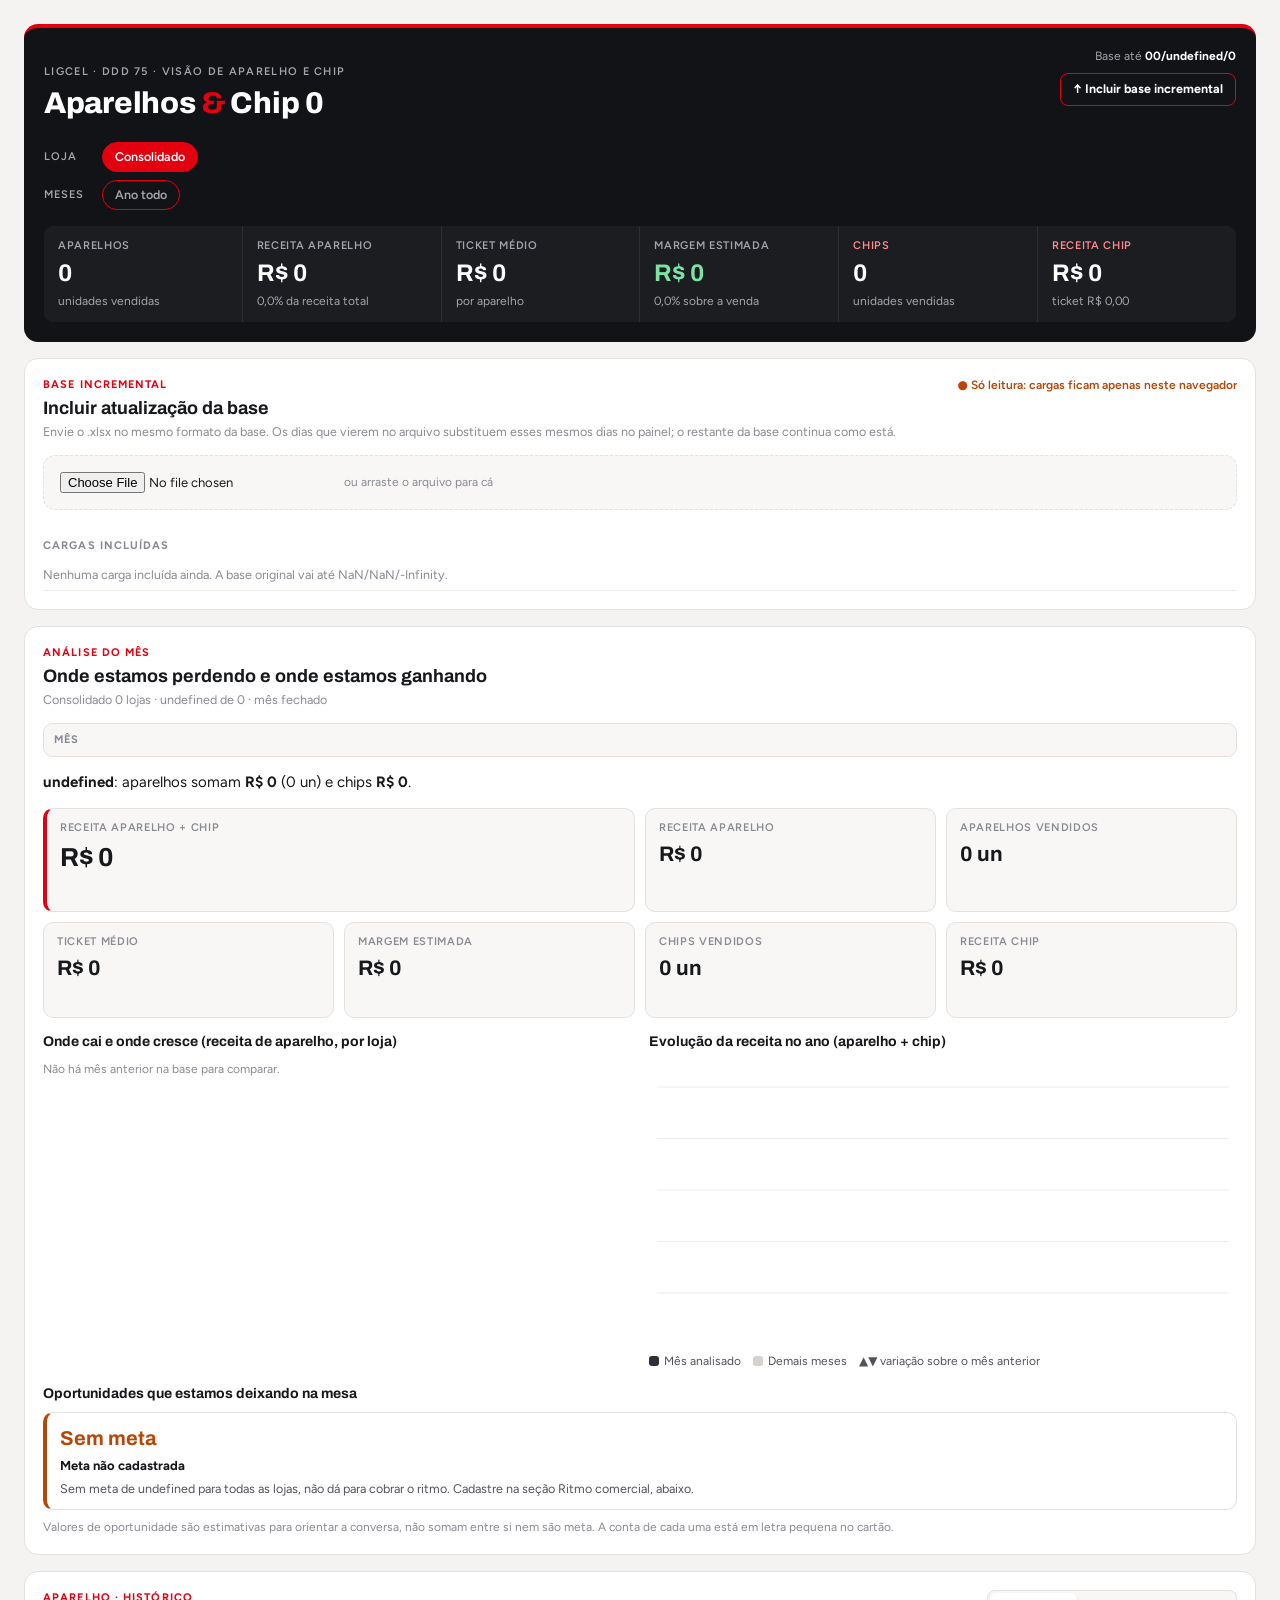
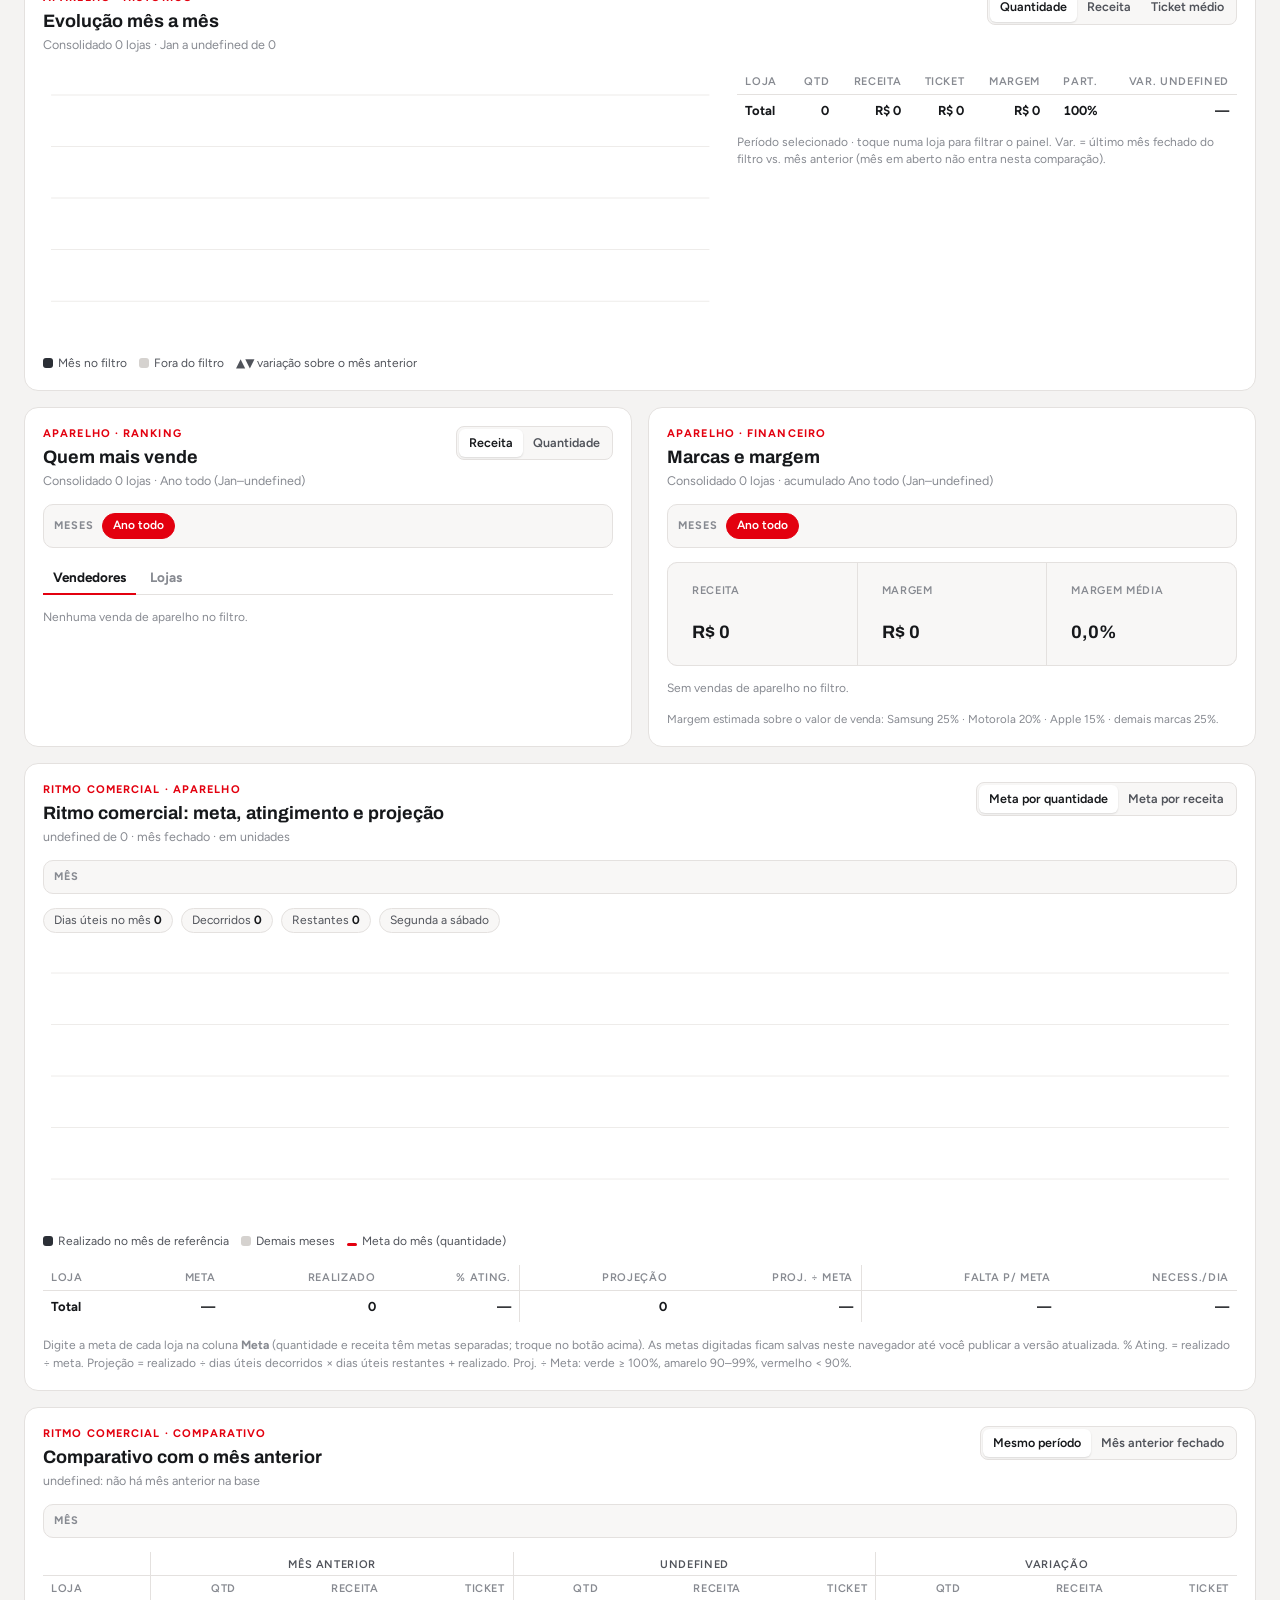
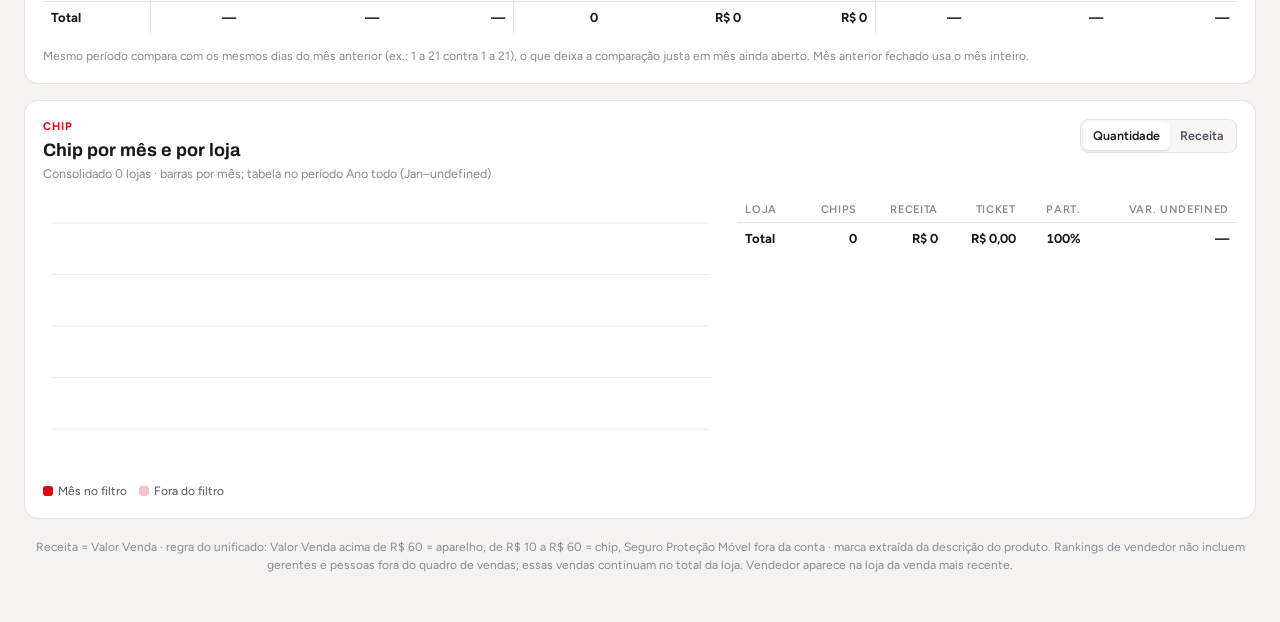
==== commit 3adec042: "Add files via upload" ====
--- a/apps/aparelhos.html
+++ b/apps/aparelhos.html
@@ -849,10 +849,10 @@
     const k=dayKey(r[C.data]);if(!k)continue;
     lidas++;const loja=storeName(r[C.loja]);
     if(!loja||!D.stores.includes(loja)){fora++;continue;}
-    // regra do unificado: Seguro Proteção Móvel fica fora; Valor Venda > R$ 50 = aparelho; R$ 10 a R$ 50 = chip
+    // regra do unificado: Seguro Proteção Móvel fica fora; Valor Venda > R$ 60 = aparelho; R$ 10 a R$ 60 = chip
     if(norm(r[C.plano])==='SEGURO PROTECAO MOVEL'){seg++;continue;}
     const v=numOf(r[C.val]);let ty;
-    if(v>50)ty=0;else if(v>=10)ty=1;else{ign++;continue;}
+    if(v>60)ty=0;else if(v>=10)ty=1;else{ign++;continue;}
     ty?ch++:ap++;
     const vend=C.vend>=0&&r[C.vend]?tcase(r[C.vend]):'Sem vendedor',br=ty?'-':brandOf(r[C.desc]);
     if(!agg.has(k))agg.set(k,new Map());const g=agg.get(k),kk=loja+'|'+vend+'|'+ty+'|'+br;
@@ -914,7 +914,7 @@
 document.querySelector('.tabs').addEventListener('click',e=>{const t=e.target.closest('.tab');if(!t)return;S.tab=t.dataset.t;S.all=false;save();renderQ2();});
 document.getElementById('moreBtn').addEventListener('click',()=>{S.all=!S.all;renderQ2();});
 bindStoreRows('tStores');bindStoreRows('tChip');
-document.getElementById('foot').textContent='Receita = Valor Venda · regra do unificado: Valor Venda acima de R$ 50 = aparelho, de R$ 10 a R$ 50 = chip, Seguro Proteção Móvel fora da conta · marca extraída da descrição do produto. Rankings de vendedor não incluem gerentes e pessoas fora do quadro de vendas; essas vendas continuam no total da loja. Vendedor aparece na loja da venda mais recente.';
+document.getElementById('foot').textContent='Receita = Valor Venda · regra do unificado: Valor Venda acima de R$ 60 = aparelho, de R$ 10 a R$ 60 = chip, Seguro Proteção Móvel fora da conta · marca extraída da descrição do produto. Rankings de vendedor não incluem gerentes e pessoas fora do quadro de vendas; essas vendas continuam no total da loja. Vendedor aparece na loja da venda mais recente.';
 setDbState();renderLog();render();paintPub();
 document.getElementById('btnPub').addEventListener('click',publicar);
 let rt;addEventListener('resize',()=>{clearTimeout(rt);rt=setTimeout(()=>{renderQ1();renderQ4();renderExec();renderRt();},150);});
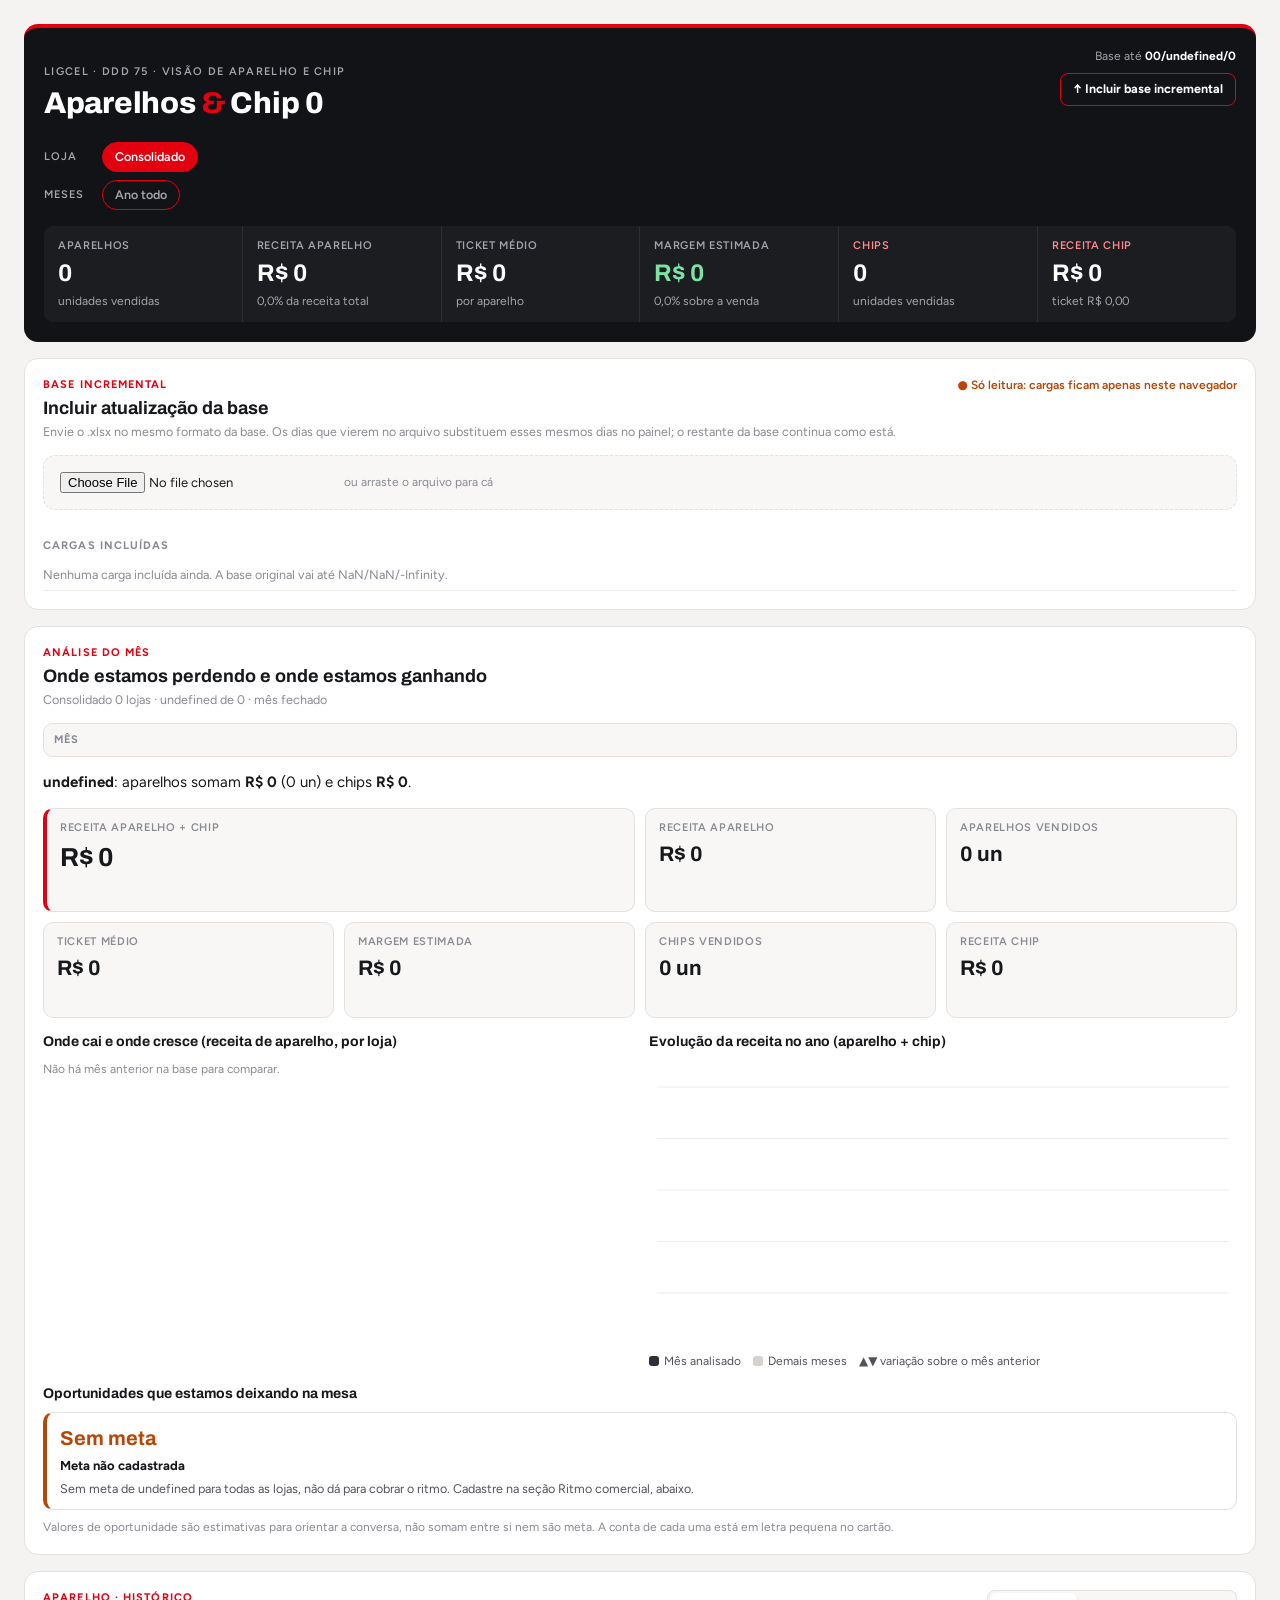
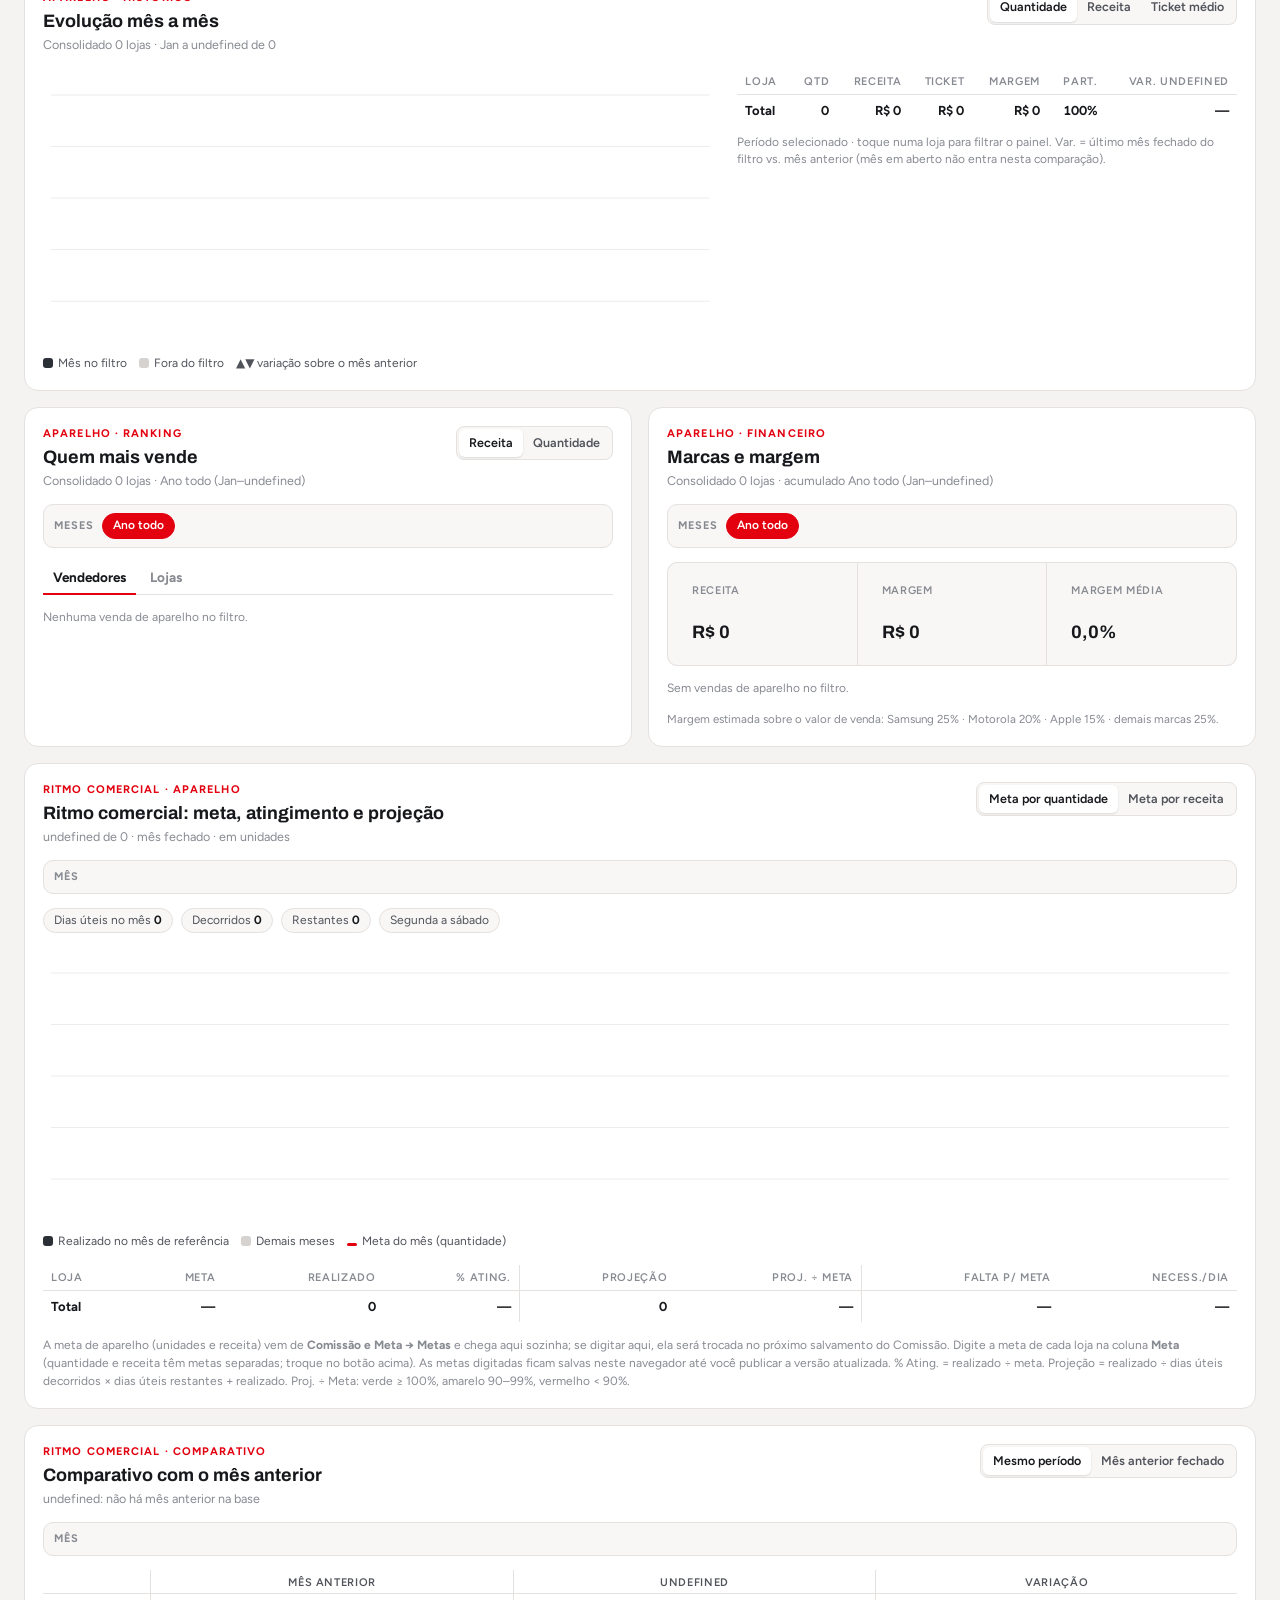
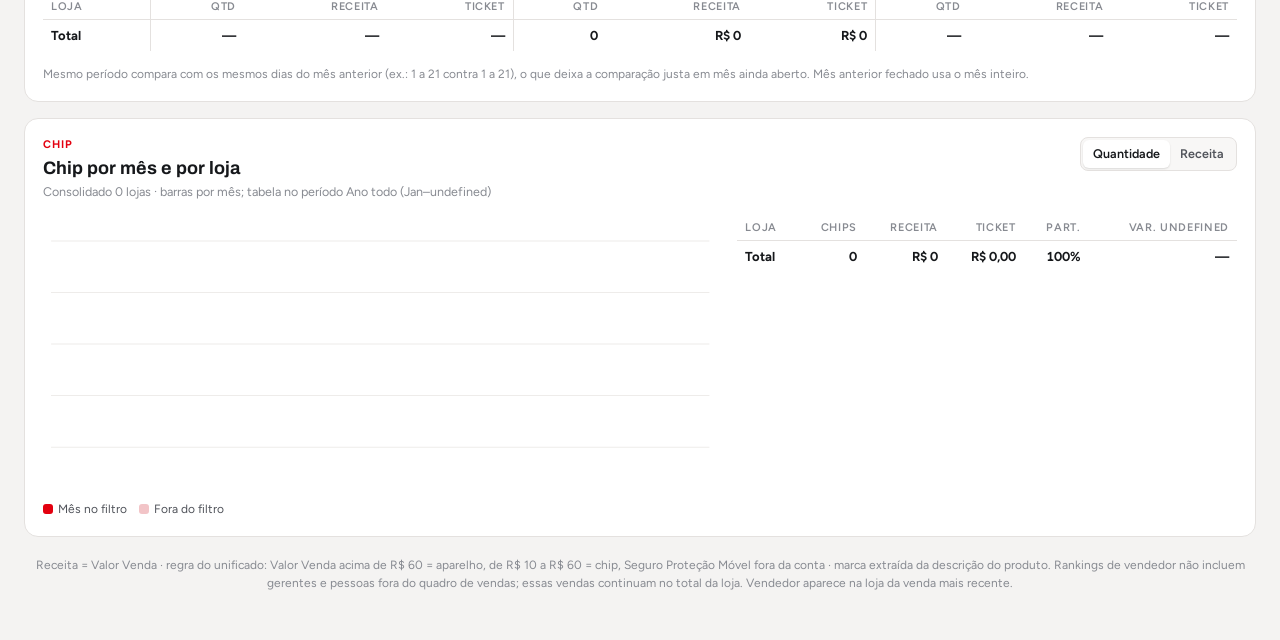
==== commit 2a23897e: "Add files via upload" ====
--- a/apps/aparelhos.html
+++ b/apps/aparelhos.html
@@ -536,7 +536,7 @@
       <td class="num">${nec==null?(meta&&!rem?'—':'—'):(k==='q'?nf1.format(nec):cf.format(nec))}</td></tr>`;};
   document.getElementById('tMeta').innerHTML=`<thead><tr><th>Loja</th><th>Meta</th><th>Realizado</th><th>% Ating.</th><th class="sl">Projeção</th><th>Proj. ÷ Meta</th><th class="sl">Falta p/ meta</th><th>Necess./dia</th></tr></thead><tbody>`+
     rows.map(r=>line(r,false)).join('')+line({real:T.real,proj:T.proj},true)+'</tbody>';
-  document.getElementById('mtNote').innerHTML=`Digite a meta de cada loja na coluna <b>Meta</b> (quantidade e receita têm metas separadas; troque no botão acima). ${PUB?'Depois de digitar, clique em <b>Publicar versão atualizada</b> (no topo) para todos que têm o link verem as metas.':'As metas digitadas ficam salvas neste navegador até você publicar a versão atualizada.'} % Ating. = realizado ÷ meta. Projeção = realizado ÷ dias úteis decorridos × dias úteis restantes + realizado. Proj. ÷ Meta: verde ≥ 100%, amarelo 90–99%, vermelho &lt; 90%.`;
+  document.getElementById('mtNote').innerHTML=`A meta de aparelho (unidades e receita) vem de <b>Comissão e Meta → Metas</b> e chega aqui sozinha; se digitar aqui, ela será trocada no próximo salvamento do Comissão. Digite a meta de cada loja na coluna <b>Meta</b> (quantidade e receita têm metas separadas; troque no botão acima). ${PUB?'Depois de digitar, clique em <b>Publicar versão atualizada</b> (no topo) para todos que têm o link verem as metas.':'As metas digitadas ficam salvas neste navegador até você publicar a versão atualizada.'} % Ating. = realizado ÷ meta. Projeção = realizado ÷ dias úteis decorridos × dias úteis restantes + realizado. Proj. ÷ Meta: verde ≥ 100%, amarelo 90–99%, vermelho &lt; 90%.`;
 }
 function bindMeta(){const t=document.getElementById('tMeta');
   const commit=inp=>{const [, k, m]=inp.id.split('-');const v=parseNum(inp.value);const cur=metaOf(+m,k,inp.dataset.s);
@@ -802,13 +802,13 @@
 /* ---------- carga incremental ---------- */
 let PENDING=null, LOG=[];
 function setDbState(){const el=document.getElementById('dbState');
-  if(PUB){el.className='dbstate ok';el.textContent='● Depois de incluir, publique para atualizar o link';}
+  if(PUB){el.className='dbstate ok';el.textContent='● Alterações são salvas automaticamente para todos';}
   else{el.className='dbstate off';el.textContent='● Só leitura: cargas ficam apenas neste navegador';}}
 function loadState(){UPD=new Map(Object.entries(PAGE.upd||{}).map(([k,v])=>[+k,v]));METAS=JSON.parse(JSON.stringify(PAGE.metas||{}));LOG=(PAGE.log||[]).slice();
   try{const d=JSON.parse(localStorage.getItem('ligcel-ap-draft')||'null');
     if(d&&d.base===PAGE.stamp){UPD=new Map(Object.entries(d.upd||{}).map(([k,v])=>[+k,v]));METAS=d.metas||{};LOG=d.log||[];dirty=true;}
     else if(d)localStorage.removeItem('ligcel-ap-draft');}catch(e){}}
-function saveDraft(){dirty=true;try{localStorage.setItem('ligcel-ap-draft',JSON.stringify({base:PAGE.stamp,upd:Object.fromEntries(UPD),metas:METAS,log:LOG}));}catch(e){}paintPub();}
+function saveDraft(){dirty=true;try{localStorage.setItem('ligcel-ap-draft',JSON.stringify({base:PAGE.stamp,upd:Object.fromEntries(UPD),metas:METAS,log:LOG}));}catch(e){}paintPub();clearTimeout(window._apAuto);window._apAuto=setTimeout(function(){if(PUB)publicar();},800);}
 function paintPub(msg,ok){const b=document.getElementById('btnPub'),m=document.getElementById('pubMsg');b.hidden=!PUB;
   m.className='pubmsg'+(ok?' ok':'');
   if(msg!=null){m.textContent=msg;return;}
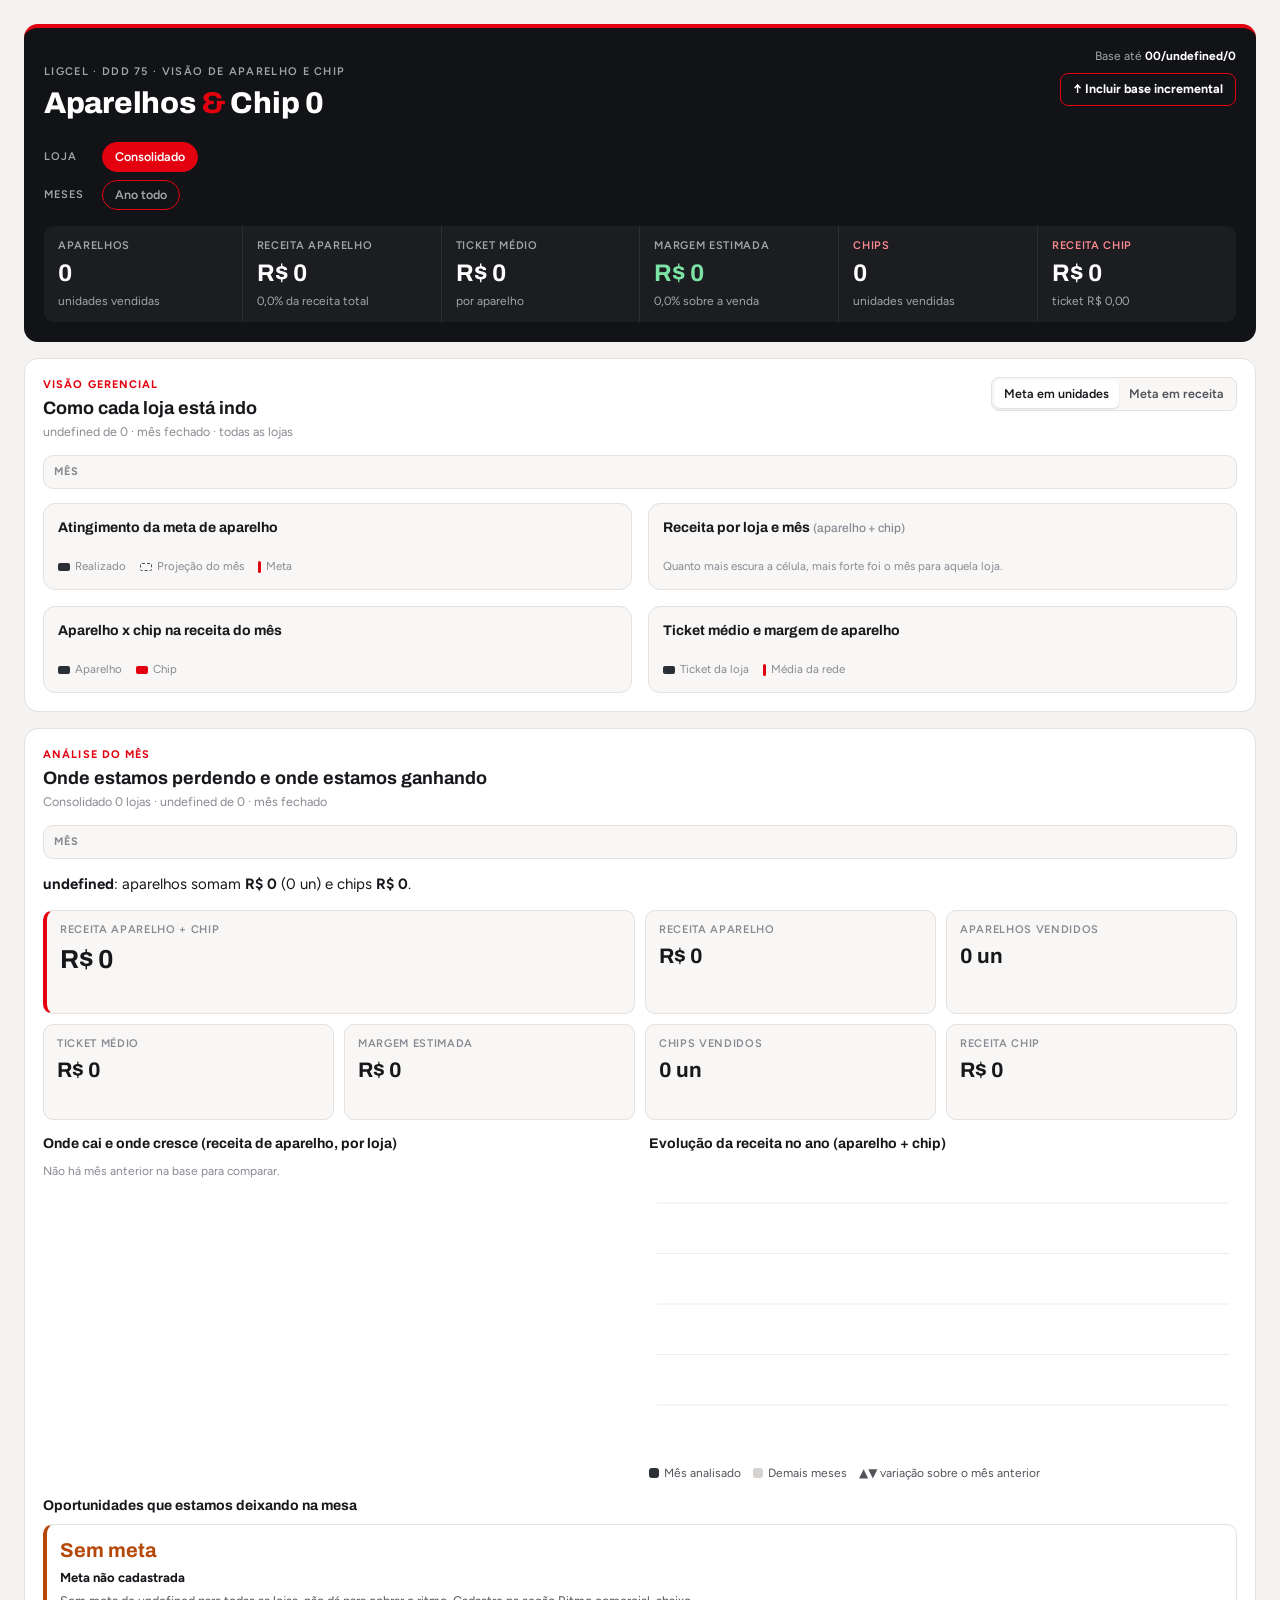
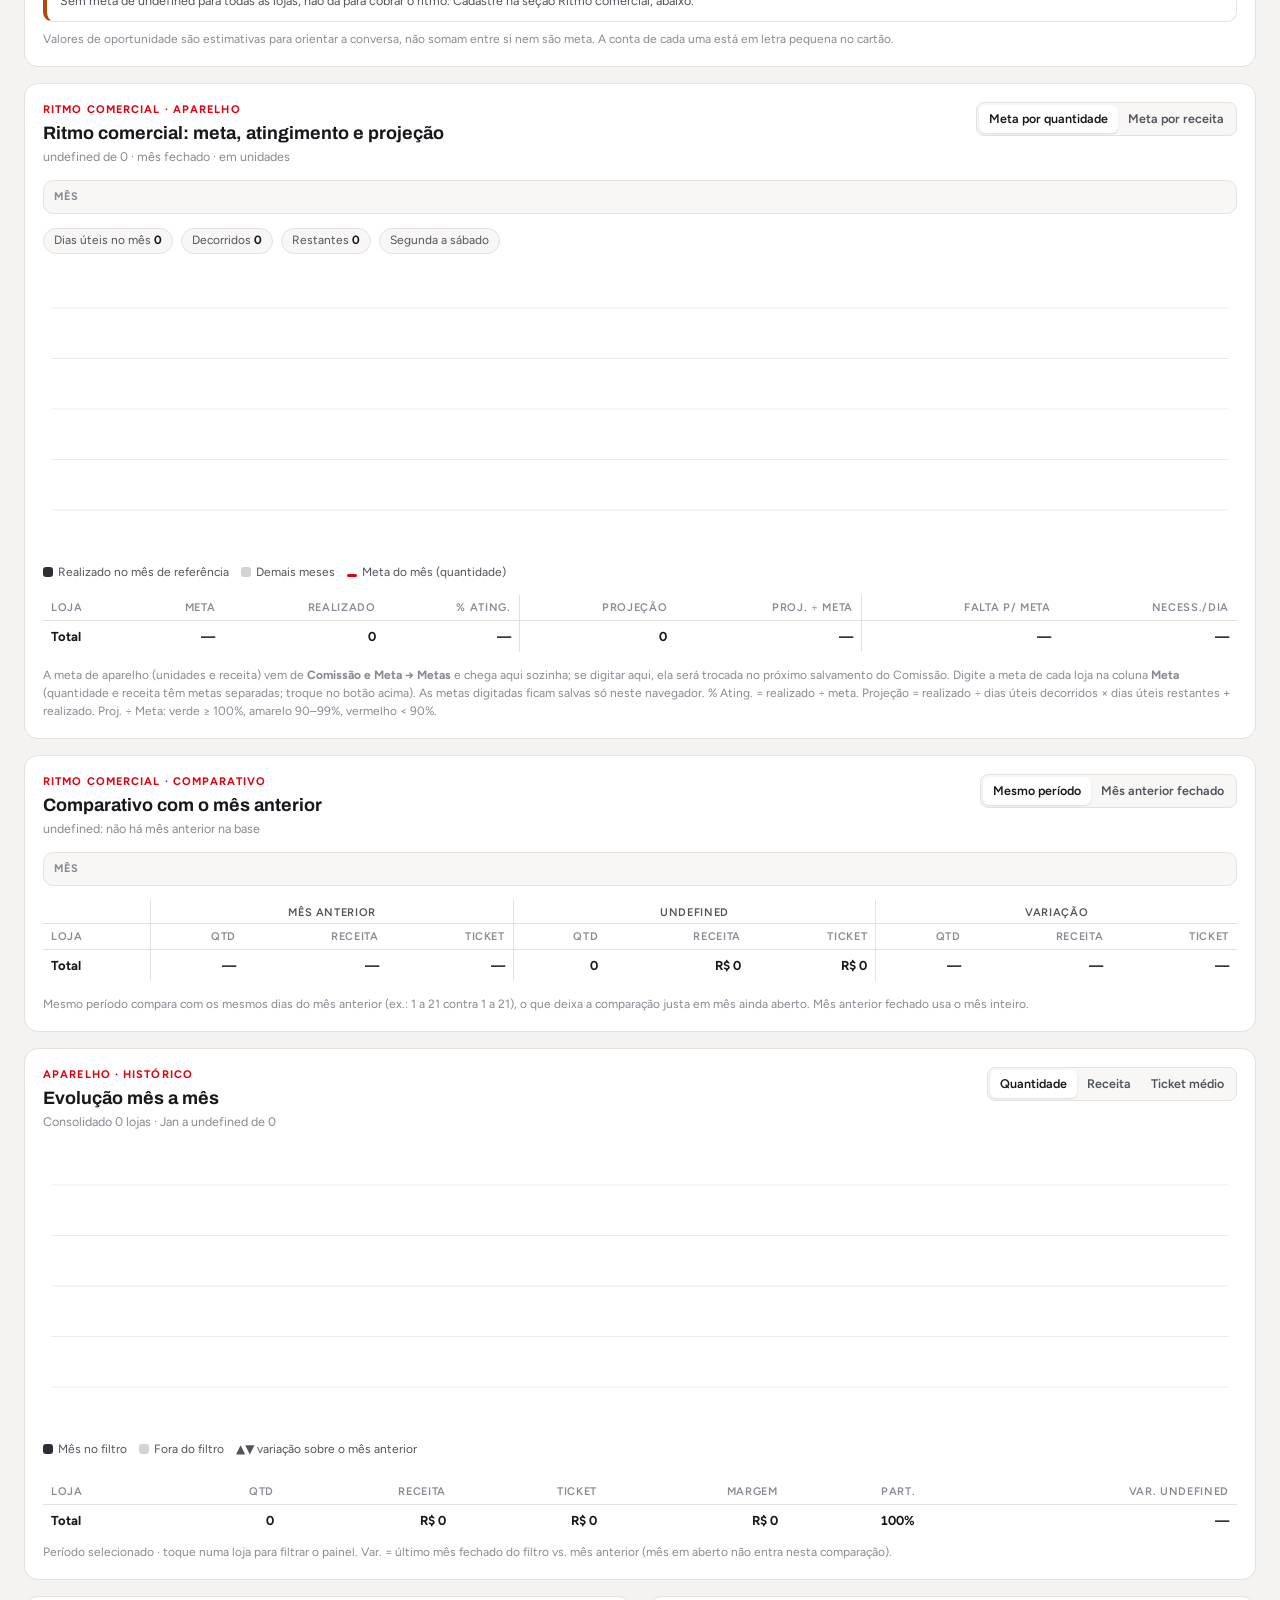
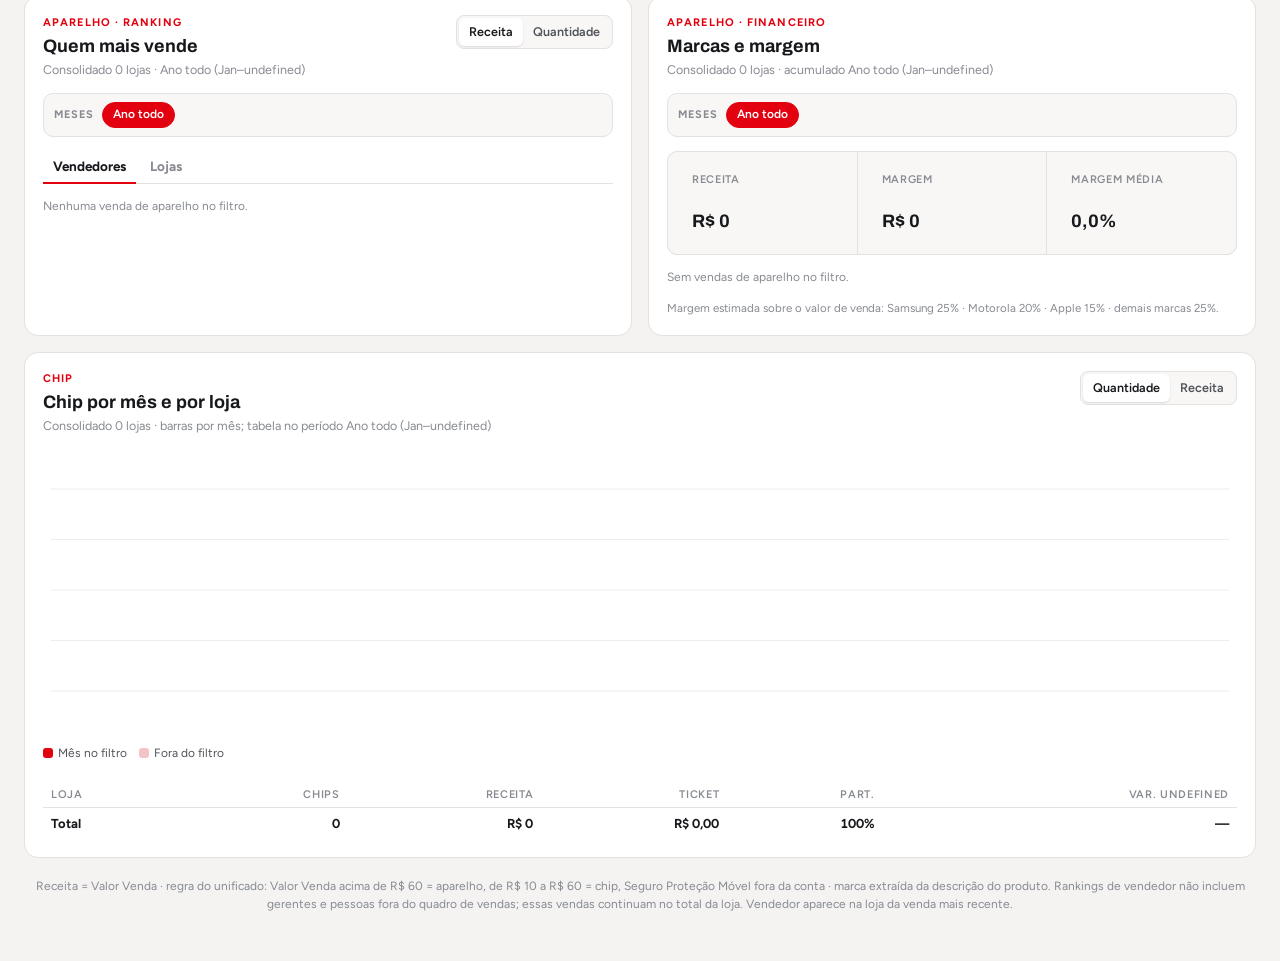
==== commit e9ade206: "Add files via upload" ====
--- a/apps/aparelhos.html
+++ b/apps/aparelhos.html
@@ -217,6 +217,42 @@
 .opp .oc{font-size:11px;color:var(--muted);line-height:1.4;margin-top:2px}
 @media (max-width:980px){.exgrid{grid-template-columns:1fr}}
 @media (max-width:640px){.dv-row{grid-template-columns:96px 1fr auto}.excards{grid-template-columns:repeat(2,1fr)}.exc.hero1{grid-column:1/-1}.exc .v{font-size:18px}.exc.hero1 .v{font-size:23px}.exlead{font-size:14px}}
+
+/* visão gerencial e organização */
+.q1body{grid-template-columns:1fr!important}
+.upbtn.pub{display:none!important}
+[hidden]{display:none!important}
+.ger .ggrid{align-items:start;display:grid;grid-template-columns:repeat(2,minmax(0,1fr));gap:16px}
+@media (max-width:980px){.ger .ggrid{grid-template-columns:minmax(0,1fr)}}
+.gbox{background:var(--surface2);border:1px solid var(--line);border-radius:12px;padding:14px;display:flex;flex-direction:column;gap:10px;min-width:0}
+.gbox h3{font-family:var(--disp);font-size:14px;margin:0;font-weight:700}
+.gbox h3 small{font-weight:500;color:var(--muted);font-size:12px}
+.gnote{font-size:11.5px;color:var(--muted)}
+.gr{display:flex;flex-direction:column;gap:3px;padding:5px 0;border-bottom:1px solid var(--grid)}
+.gr:last-child{border-bottom:0}
+.gh{display:flex;justify-content:space-between;align-items:center;gap:8px;min-width:0}
+.gh b{font-size:13px;overflow:hidden;text-overflow:ellipsis;white-space:nowrap;min-width:0}
+.gh .var{flex:none}
+.gt{position:relative;height:10px;border-radius:5px;background:var(--grid);overflow:visible}
+.gt i{position:absolute;left:0;top:0;bottom:0;border-radius:5px;display:block}
+.gt .gp{background:transparent;border:1.5px dashed var(--ink2);box-sizing:border-box}
+.gt .gb{background:var(--bar)} .gt .gb.ok{background:var(--up)}
+.gt .gc{background:var(--chip)}
+.gt .gm{position:absolute;top:-3px;bottom:-3px;width:3px;margin-left:-1.5px;background:var(--red);border-radius:2px}
+.gs{font-size:11.5px;color:var(--muted);line-height:1.35}
+.gs b{color:var(--ink2)}
+.gleg{display:flex;flex-wrap:wrap;gap:4px 14px;font-size:11.5px;color:var(--muted)}
+.gleg span{display:inline-flex;align-items:center;gap:5px}
+.gleg i{display:inline-block;width:12px;height:8px;border-radius:2px}
+.gleg .k1{background:var(--bar)} .gleg .k2{border:1.5px dashed var(--ink2);box-sizing:border-box} .gleg .k3{background:var(--red);width:3px;height:12px} .gleg .k4{background:var(--chip)}
+.heat{display:grid;gap:3px;font-size:11px}
+.heat .hh{color:var(--muted);font-weight:700;text-align:center;font-size:10.5px;letter-spacing:.04em;text-transform:uppercase;padding-bottom:2px}
+.heat .hn{font-weight:600;font-size:12px;display:flex;align-items:center;min-width:0;overflow:hidden;text-overflow:ellipsis;white-space:nowrap}
+.heat .hc{border-radius:5px;text-align:center;padding:6px 1px;font-weight:600;color:var(--ink);min-width:0;white-space:nowrap;overflow:hidden}
+.heat .hc.hz{color:var(--muted);background:var(--grid)}
+.heat .hc.cur{outline:2px solid var(--red);outline-offset:-2px}
+.mixbar{display:flex;height:12px;border-radius:6px;overflow:hidden;background:var(--grid)}
+.mixbar i{display:block;height:100%}
 </style>
 
 <div class="wrap">
@@ -246,6 +282,22 @@
     <div><div class="qtag" style="color:var(--muted);margin-bottom:6px">Cargas incluídas</div><div class="logl" id="upLog"></div></div>
   </section>
 
+  <section class="q ger" id="secGer" aria-labelledby="h-ger">
+    <div class="qhead">
+      <div><div class="qtag">Visão gerencial</div><h2 id="h-ger">Como cada loja está indo</h2><div class="sub" id="gSub"></div></div>
+      <div class="seg" id="segG" role="group" aria-label="Meta em quantidade ou receita">
+        <button data-m="q" aria-pressed="true">Meta em unidades</button><button data-m="r" aria-pressed="false">Meta em receita</button>
+      </div>
+    </div>
+    <div class="lm" id="refG" role="group" aria-label="Mês analisado"></div>
+    <div class="ggrid">
+      <div class="gbox"><h3>Atingimento da meta de aparelho</h3><div id="gAting"></div><div class="gleg"><span><i class="k1"></i>Realizado</span><span><i class="k2"></i>Projeção do mês</span><span><i class="k3"></i>Meta</span></div></div>
+      <div class="gbox"><h3>Receita por loja e mês <small>(aparelho + chip)</small></h3><div id="gHeat"></div><div class="gnote">Quanto mais escura a célula, mais forte foi o mês para aquela loja.</div></div>
+      <div class="gbox"><h3>Aparelho x chip na receita do mês</h3><div id="gMix"></div><div class="gleg"><span><i class="k1"></i>Aparelho</span><span><i class="k4"></i>Chip</span></div></div>
+      <div class="gbox"><h3>Ticket médio e margem de aparelho</h3><div id="gTick"></div><div class="gleg"><span><i class="k1"></i>Ticket da loja</span><span><i class="k3"></i>Média da rede</span></div></div>
+    </div>
+  </section>
+
   <section class="q exec" id="secExec" aria-labelledby="h-ex">
     <div class="qhead">
       <div><div class="qtag">Análise do mês</div><h2 id="h-ex">Onde estamos perdendo e onde estamos ganhando</h2><div class="sub" id="exSub"></div></div>
@@ -258,6 +310,32 @@
       <div class="exbox"><h3>Evolução da receita no ano (aparelho + chip)</h3><div class="chart" id="chEx"></div><div class="legend" style="margin-top:4px"><span><i style="background:var(--bar)"></i>Mês analisado</span><span><i style="background:var(--bar-dim)"></i>Demais meses</span><span>▲▼ variação sobre o mês anterior</span></div></div>
     </div>
     <div><h3 class="exh">Oportunidades que estamos deixando na mesa</h3><div class="oppgrid" id="exOpp"></div><div class="mnote" style="margin-top:8px">Valores de oportunidade são estimativas para orientar a conversa, não somam entre si nem são meta. A conta de cada uma está em letra pequena no cartão.</div></div>
+  </section>
+
+  <section class="q" aria-labelledby="h-mt">
+    <div class="qhead">
+      <div><div class="qtag">Ritmo comercial · aparelho</div><h2 id="h-mt">Ritmo comercial: meta, atingimento e projeção</h2><div class="sub" id="mtSub"></div></div>
+      <div class="seg" id="segMt" role="group" aria-label="Métrica da meta">
+        <button data-m="q" aria-pressed="true">Meta por quantidade</button><button data-m="r" aria-pressed="false">Meta por receita</button>
+      </div>
+    </div>
+    <div class="lm" id="refA" role="group" aria-label="Mês de referência"></div>
+    <div class="dias" id="mtDias"></div>
+    <div><div class="chart" id="chRt"></div><div class="legend" id="rtLeg" style="margin-top:6px"></div></div>
+    <div class="tbl"><table id="tMeta"></table></div>
+    <div class="mnote" id="mtNote"></div>
+  </section>
+
+  <section class="q" aria-labelledby="h-cp">
+    <div class="qhead">
+      <div><div class="qtag">Ritmo comercial · comparativo</div><h2 id="h-cp">Comparativo com o mês anterior</h2><div class="sub" id="cpSub"></div></div>
+      <div class="seg" id="segCp" role="group" aria-label="Base de comparação">
+        <button data-m="p" aria-pressed="true">Mesmo período</button><button data-m="f" aria-pressed="false">Mês anterior fechado</button>
+      </div>
+    </div>
+    <div class="lm" id="refB" role="group" aria-label="Mês de referência"></div>
+    <div class="tbl"><table id="tCmp"></table></div>
+    <div class="mnote">Mesmo período compara com os mesmos dias do mês anterior (ex.: 1 a 21 contra 1 a 21), o que deixa a comparação justa em mês ainda aberto. Mês anterior fechado usa o mês inteiro.</div>
   </section>
 
   <section class="q" aria-labelledby="h-q1">
@@ -306,32 +384,6 @@
       <div class="rule">Margem estimada sobre o valor de venda: Samsung 25% · Motorola 20% · Apple 15% · demais marcas 25%.</div>
     </section>
   </div>
-
-  <section class="q" aria-labelledby="h-mt">
-    <div class="qhead">
-      <div><div class="qtag">Ritmo comercial · aparelho</div><h2 id="h-mt">Ritmo comercial: meta, atingimento e projeção</h2><div class="sub" id="mtSub"></div></div>
-      <div class="seg" id="segMt" role="group" aria-label="Métrica da meta">
-        <button data-m="q" aria-pressed="true">Meta por quantidade</button><button data-m="r" aria-pressed="false">Meta por receita</button>
-      </div>
-    </div>
-    <div class="lm" id="refA" role="group" aria-label="Mês de referência"></div>
-    <div class="dias" id="mtDias"></div>
-    <div><div class="chart" id="chRt"></div><div class="legend" id="rtLeg" style="margin-top:6px"></div></div>
-    <div class="tbl"><table id="tMeta"></table></div>
-    <div class="mnote" id="mtNote"></div>
-  </section>
-
-  <section class="q" aria-labelledby="h-cp">
-    <div class="qhead">
-      <div><div class="qtag">Ritmo comercial · comparativo</div><h2 id="h-cp">Comparativo com o mês anterior</h2><div class="sub" id="cpSub"></div></div>
-      <div class="seg" id="segCp" role="group" aria-label="Base de comparação">
-        <button data-m="p" aria-pressed="true">Mesmo período</button><button data-m="f" aria-pressed="false">Mês anterior fechado</button>
-      </div>
-    </div>
-    <div class="lm" id="refB" role="group" aria-label="Mês de referência"></div>
-    <div class="tbl"><table id="tCmp"></table></div>
-    <div class="mnote">Mesmo período compara com os mesmos dias do mês anterior (ex.: 1 a 21 contra 1 a 21), o que deixa a comparação justa em mês ainda aberto. Mês anterior fechado usa o mês inteiro.</div>
-  </section>
 
   <section class="q" aria-labelledby="h-q4">
     <div class="qhead">
@@ -405,7 +457,7 @@
   S.mM=allMM?new Set(months):keep(S.mM);if(!S.mM.size)S.mM=new Set(months);
   if(S.ref==null||S.ref===oldLast||!months.includes(S.ref))S.ref=lastM;
   if(S.store>=stores.length)S.store=-1;
-  drawFilters();drawLM('lmR');drawLM('lmM');drawRef('refA');drawRef('refB');drawRef('refC');
+  drawFilters();drawLM('lmR');drawLM('lmM');drawRef('refA');drawRef('refB');drawRef('refC');drawRef('refG');
   const dd=String(maxDD).padStart(2,'0'),mm=String(lastM).padStart(2,'0');
   document.getElementById('baseInfo').innerHTML=`Base até <b style="color:#fff">${dd}/${mm}/${YR}</b>${partial?' · *'+MES[lastM-1]+' parcial':''}${UPD.size?` · ${UPD.size} dia(s) atualizados por carga`:''}`;
   document.getElementById('yr').textContent=YR;
@@ -473,8 +525,8 @@
 function paintLM(id,set){const all=set.size===months.length;
   document.querySelectorAll('#'+id+' .mp').forEach(b=>b.setAttribute('aria-pressed',b.dataset.a?all:(!all&&set.has(+b.dataset.m))));}
 function drawRef(id){document.getElementById(id).innerHTML='<span class="lbl">Mês</span>'+months.map(m=>`<button class="mp" data-m="${m}">${MES[m-1]}${pmark(m)}</button>`).join('');}
-function bindRef(id){document.getElementById(id).addEventListener('click',e=>{const b=e.target.closest('button');if(!b)return;S.ref=+b.dataset.m;renderMeta();renderCmp();renderExec();renderRt();});}
-function paintRef(){document.querySelectorAll('#refA .mp,#refB .mp,#refC .mp').forEach(b=>b.setAttribute('aria-pressed',+b.dataset.m===S.ref));}
+function bindRef(id){document.getElementById(id).addEventListener('click',e=>{const b=e.target.closest('button');if(!b)return;S.ref=+b.dataset.m;renderMeta();renderCmp();renderExec();renderRt();renderGer();});}
+function paintRef(){document.querySelectorAll('#refA .mp,#refB .mp,#refC .mp,#refG .mp').forEach(b=>b.setAttribute('aria-pressed',+b.dataset.m===S.ref));}
 
 /* ---------- KPIs ---------- */
 function renderKpis(){
@@ -509,7 +561,7 @@
   cur.atualizado=new Date().toISOString();
   METAS[key]=cur;
   saveDraft();
-  renderMeta(true);renderExec();renderRt();
+  renderMeta(true);renderExec();renderRt();renderGer();
 }
 function renderMeta(keepFocus){
   if(!keepFocus&&document.activeElement&&document.activeElement.classList.contains('mi'))return;
@@ -536,7 +588,7 @@
       <td class="num">${nec==null?(meta&&!rem?'—':'—'):(k==='q'?nf1.format(nec):cf.format(nec))}</td></tr>`;};
   document.getElementById('tMeta').innerHTML=`<thead><tr><th>Loja</th><th>Meta</th><th>Realizado</th><th>% Ating.</th><th class="sl">Projeção</th><th>Proj. ÷ Meta</th><th class="sl">Falta p/ meta</th><th>Necess./dia</th></tr></thead><tbody>`+
     rows.map(r=>line(r,false)).join('')+line({real:T.real,proj:T.proj},true)+'</tbody>';
-  document.getElementById('mtNote').innerHTML=`A meta de aparelho (unidades e receita) vem de <b>Comissão e Meta → Metas</b> e chega aqui sozinha; se digitar aqui, ela será trocada no próximo salvamento do Comissão. Digite a meta de cada loja na coluna <b>Meta</b> (quantidade e receita têm metas separadas; troque no botão acima). ${PUB?'Depois de digitar, clique em <b>Publicar versão atualizada</b> (no topo) para todos que têm o link verem as metas.':'As metas digitadas ficam salvas neste navegador até você publicar a versão atualizada.'} % Ating. = realizado ÷ meta. Projeção = realizado ÷ dias úteis decorridos × dias úteis restantes + realizado. Proj. ÷ Meta: verde ≥ 100%, amarelo 90–99%, vermelho &lt; 90%.`;
+  document.getElementById('mtNote').innerHTML=`A meta de aparelho (unidades e receita) vem de <b>Comissão e Meta → Metas</b> e chega aqui sozinha; se digitar aqui, ela será trocada no próximo salvamento do Comissão. Digite a meta de cada loja na coluna <b>Meta</b> (quantidade e receita têm metas separadas; troque no botão acima). ${PUB?'O que você digitar é salvo sozinho para todos.':'As metas digitadas ficam salvas só neste navegador.'} % Ating. = realizado ÷ meta. Projeção = realizado ÷ dias úteis decorridos × dias úteis restantes + realizado. Proj. ÷ Meta: verde ≥ 100%, amarelo 90–99%, vermelho &lt; 90%.`;
 }
 function bindMeta(){const t=document.getElementById('tMeta');
   const commit=inp=>{const [, k, m]=inp.id.split('-');const v=parseNum(inp.value);const cur=metaOf(+m,k,inp.dataset.s);
@@ -573,7 +625,7 @@
 function hideTip(){tip.hidden=true;}
 function niceMax(v){if(v<=0)return 1;const p=Math.pow(10,Math.floor(Math.log10(v)))/5;return Math.ceil(v/p)*p;}
 function barChart(el,series,metric,colOn,colOff,hatchLast,tipFn,selFn,marks){
-  const W=Math.max(320,el.clientWidth), H=280, pl=8,pr=8,pt=26,pb=48;
+  const W=Math.max(320,el.clientWidth), H=290, pl=8,pr=8,pt=40,pb=48;
   const showP=metric!=='t';
   const vals=series.map(s=>showP&&s.m===lastM&&partial?Math.max(s[metric],s[PK[metric]]):s[metric]);
   const max=niceMax(Math.max(...vals,...(marks?series.map(s=>marks(s.m)||0):[0]))*1.1);
@@ -583,6 +635,9 @@
   let g='';
   for(let i=0;i<=4;i++){const v=max*i/4,yy=y(v);g+=`<line x1="${pl}" x2="${W-pr}" y1="${yy}" y2="${yy}" stroke="${grid}" stroke-width="1"/>`;}
   const small=W<520;
+  const cS=v=>metric==='q'?nf.format(v):v>=1e6?(v/1e6).toLocaleString('pt-BR',{maximumFractionDigits:2})+' mi':v>=1e3?(v/1e3).toLocaleString('pt-BR',{maximumFractionDigits:v>=1e5?0:1})+' mil':nf.format(Math.round(v));
+  const longest=Math.max(...series.map(s=>cS(s[metric]).length),3);
+  const vfs=Math.max(8.5,Math.min(small?10:11.5,(cw-3)/(longest*.6)));
   series.forEach((s,i)=>{
     const cx=pl+cw*i+cw/2,x=cx-bw/2,v=s[metric],yy=y(v),h=Math.max(0,H-pb-yy);
     const sel=selFn?selFn(s.m):S.months.has(s.m), col=sel?on:off, isP=hatchLast&&s.m===lastM&&partial;
@@ -590,12 +645,14 @@
     const path=`M${x},${H-pb} V${yy+r} Q${x},${yy} ${x+r},${yy} H${x+bw-r} Q${x+bw},${yy} ${x+bw},${yy+r} V${H-pb} Z`;
     const hasPj=showP&&s.m===lastM&&partial;
     if(hasPj){const py=y(s[PK[metric]]);g+=`<rect x="${x}" y="${py}" width="${bw}" height="${Math.max(0,yy-py)}" fill="none" stroke="${ink2}" stroke-width="1.3" stroke-dasharray="4 3" rx="3"/>`;
-      g+=`<text x="${cx}" y="${py-7}" text-anchor="middle" font-size="${small?9.5:11}" font-weight="700" fill="${ink2}">proj. ${fmtS(metric,s[PK[metric]])}</text>`;}
+      const ex=Math.min(W-pr,cx+bw/2+6),pfs=small?9:10;
+      g+=`<text x="${ex}" y="${py-19}" text-anchor="end" font-size="${pfs}" font-weight="700" fill="${ink2}">projeção ${cS(s[PK[metric]])}</text>`;
+      g+=`<text x="${ex}" y="${py-6}" text-anchor="end" font-size="${pfs}" font-weight="600" fill="${muted}">até hoje ${cS(v)}</text>`;}
     g+=`<path d="${path}" fill="${isP?'url(#hp)':col}" stroke="${isP?col:'none'}" stroke-width="${isP?1.2:0}"/>`;
-    g+=`<text x="${cx}" y="${yy-7}" text-anchor="middle" font-size="${small?10:11.5}" font-weight="700" fill="${sel?ink:muted}">${fmtS(metric,v)}</text>`;
+    if(!hasPj)g+=`<text x="${cx}" y="${yy-7}" text-anchor="middle" font-size="${vfs}" font-weight="700" fill="${sel?ink:muted}">${cS(v)}</text>`;
     g+=`<text x="${cx}" y="${H-pb+16}" text-anchor="middle" font-size="12" font-weight="600" fill="${sel?ink2:muted}">${MES[s.m-1]}${pmark(s.m)}</text>`;
     if(i>0){const p=series[i-1][metric];const cur=hasPj?s[PK[metric]]:v;const vv=p?cur/p-1:0;const up=vv>=0;
-      g+=`<text x="${cx}" y="${H-pb+33}" text-anchor="middle" font-size="${small?9.5:11}" font-weight="700" fill="${css(up?'--up':'--down')}">${up?'▲':'▼'}${Math.abs(vv*100).toFixed(0)}%${hasPj?' p':''}</text>`;}
+      g+=`<text x="${cx}" y="${H-pb+33}" text-anchor="middle" font-size="${Math.min(vfs,small?9.5:11)}" font-weight="700" fill="${css(up?'--up':'--down')}">${up?'▲':'▼'}${Math.abs(vv*100).toFixed(0)}%${hasPj?'*':''}</text>`;}
     if(marks){const mv=marks(s.m);if(mv){const my=y(mv);g+=`<line x1="${x-5}" x2="${x+bw+5}" y1="${my}" y2="${my}" stroke="${css('--red')}" stroke-width="2.5"/>`;}}
     g+=`<rect class="hit" data-i="${i}" x="${pl+cw*i}" y="${pt-20}" width="${cw}" height="${H-pt}" fill="transparent"/>`;
   });
@@ -789,6 +846,41 @@
   const ser=months.map(mm=>({m:mm,...agg(x=>inStore(x)&&x[0]===mm)}));
   barChart(document.getElementById('chEx'),ser,'r','--bar','--bar-dim',true,(s,p)=>
     `<b>${MESL[s.m-1]}${s.m===lastM&&partial?' (parcial)':''}</b><br>Receita aparelho + chip: ${cf.format(s.r)}<br>Unidades: ${nf.format(s.q)}${s.m===lastM&&partial?`<br>Projeção: ${cf.format(s.pr)}`:''}${p?`<br><span style="opacity:.75">vs ${MES[p.m-1]}: ${pctTxt(s.r,p.r)}</span>`:''}`,mm=>mm===S.ref);
+}
+
+function renderGer(){
+  const root=document.getElementById('secGer');if(!root)return;paintRef();
+  document.querySelectorAll('#segG button,#segMt button').forEach(b=>b.setAttribute('aria-pressed',b.dataset.m===S.mt));
+  const m=S.ref,k=S.mt,open=m===lastM&&partial,mesN=MESL[m-1];
+  const fv=v=>k==='q'?nf.format(Math.round(v))+' un':cf.format(v);
+  document.getElementById('gSub').textContent=`${mesN} de ${YR}${open?' · parcial até '+String(maxDD).padStart(2,'0')+'/'+String(m).padStart(2,'0'):' · mês fechado'} · todas as lojas`;
+  const rows=D.stores.map((n,i)=>({i,n,a:agg(x=>x[3]===0&&x[1]===i&&x[0]===m),c:agg(x=>x[3]===1&&x[1]===i&&x[0]===m)}));
+  // 1) atingimento
+  const at=rows.map(r=>({...r,real:r.a[k],proj:open?r.a[PK[k]]:r.a[k],meta:metaOf(m,k,r.n)})).sort((a,b)=>b.real-a.real);
+  const mx=Math.max(1,...at.map(r=>Math.max(r.real,r.proj,r.meta||0)));
+  const sem=at.filter(r=>!r.meta).length;
+  document.getElementById('gAting').innerHTML=at.map(r=>{
+    const pct=r.meta?r.real/r.meta:null,pp=r.meta?r.proj/r.meta:null,cls=pp==null?'flat':pp>=1?'up':pp>=.9?'warn':'down';
+    return `<div class="gr"><div class="gh"><b title="${esc(r.n)}">${esc(r.n)}</b>${pct==null?'<span class="note">sem meta</span>':`<span class="var ${cls}">${pf(pct)}</span>`}</div>
+      <div class="gt">${open?`<i class="gp" style="width:${(r.proj/mx*100).toFixed(1)}%"></i>`:''}<i class="gb${pct!=null&&pct>=1?' ok':''}" style="width:${(r.real/mx*100).toFixed(1)}%"></i>${r.meta?`<b class="gm" style="left:${(r.meta/mx*100).toFixed(1)}%"></b>`:''}</div>
+      <div class="gs"><b>${fv(r.real)}</b>${r.meta?` de ${fv(r.meta)}`:''}${open&&r.meta?` · projeção <b>${pf(pp)}</b> da meta`:''}</div></div>`;}).join('')+(sem?`<div class="gnote">${sem} loja(s) sem meta lançada. A meta é lançada em Comissão e Meta.</div>`:'');
+  // 2) mapa de calor loja x mês
+  const w=root.clientWidth,ms=w&&w<560?months.slice(-6):months;
+  const tr=D.stores.map((n,i)=>{const vals=ms.map(mm=>{const a=agg(x=>x[1]===i&&x[0]===mm);return a.r;});return{n,vals,max:Math.max(1,...vals)};});
+  const sh=v=>v>=1e6?(v/1e6).toLocaleString('pt-BR',{maximumFractionDigits:1})+' mi':v>=1e3?Math.round(v/1e3)+'k':String(Math.round(v));
+  let h=`<div class="heat" style="grid-template-columns:minmax(${w&&w<560?88:112}px,1.6fr) repeat(${ms.length},minmax(0,1fr))"><span></span>`+ms.map(mm=>`<span class="hh">${MES[mm-1]}${pmark(mm)}</span>`).join('');
+  tr.forEach(r=>{h+=`<span class="hn" title="${esc(r.n)}">${esc(r.n)}</span>`+r.vals.map((v,j)=>`<span class="hc${v?'':' hz'}${ms[j]===m?' cur':''}" style="${v?`background:color-mix(in srgb,var(--bar) ${Math.round(12+v/r.max*68)}%,var(--surface))`:''}" title="${esc(r.n)} · ${MESL[ms[j]-1]}: ${cf.format(v)}">${v?sh(v):'–'}</span>`).join('');});
+  document.getElementById('gHeat').innerHTML=h+'</div>';
+  // 3) aparelho x chip
+  const mixr=rows.map(r=>({...r,t:r.a.r+r.c.r})).sort((a,b)=>b.t-a.t),mxm=Math.max(1,...mixr.map(r=>r.t));
+  document.getElementById('gMix').innerHTML=mixr.map(r=>`<div class="gr"><div class="gh"><b title="${esc(r.n)}">${esc(r.n)}</b><span class="note"><b>${short(r.t)}</b></span></div>
+    <div class="mixbar" style="width:${Math.max(4,r.t/mxm*100).toFixed(1)}%"><i style="width:${r.t?(r.a.r/r.t*100).toFixed(1):0}%;background:var(--bar)"></i><i style="width:${r.t?(r.c.r/r.t*100).toFixed(1):0}%;background:var(--chip)"></i></div>
+    <div class="gs">Aparelho <b>${short(r.a.r)}</b> (${r.t?pf(r.a.r/r.t):'0%'}) · Chip <b>${short(r.c.r)}</b> (${nf.format(r.c.q)} un)</div></div>`).join('');
+  // 4) ticket e margem
+  const tot=agg(x=>x[3]===0&&x[0]===m),tk=rows.map(r=>({...r,t:r.a.t,mgp:r.a.r?r.a.mg/r.a.r:0})).sort((a,b)=>b.t-a.t),mxt=Math.max(1,tot.t,...tk.map(r=>r.t));
+  document.getElementById('gTick').innerHTML=tk.map(r=>`<div class="gr"><div class="gh"><b title="${esc(r.n)}">${esc(r.n)}</b><span class="note"><b>${r.a.q?cf.format(r.t):'—'}</b></span></div>
+    <div class="gt"><i class="gb" style="width:${(r.t/mxt*100).toFixed(1)}%"></i>${tot.t?`<b class="gm" style="left:${(tot.t/mxt*100).toFixed(1)}%"></b>`:''}</div>
+    <div class="gs">${nf.format(r.a.q)} ${r.a.q===1?'aparelho':'aparelhos'} · margem estimada <b>${r.a.r?pf(r.mgp):'—'}</b> (${short(r.a.mg)})</div></div>`).join('')+(tot.t?`<div class="gnote">Média da rede: <b>${cf.format(tot.t)}</b></div>`:'');
 }
 function renderRt(){ // gráfico anual do ritmo comercial, com a meta de cada mês
   const el=document.getElementById('chRt');if(!el)return;
@@ -905,19 +997,19 @@
 function seg(id,key,fn){const el=document.getElementById(id);
   const paint=()=>el.querySelectorAll('button').forEach(b=>b.setAttribute('aria-pressed',b.dataset.m===S[key]));paint();
   el.addEventListener('click',e=>{const b=e.target.closest('button');if(!b)return;S[key]=b.dataset.m;paint();save();fn();});}
-function render(){paintFilters();renderKpis();renderExec();renderMeta();renderRt();renderCmp();renderQ1();renderQ2();renderQ3();renderQ4();}
+function render(){paintFilters();renderKpis();renderGer();renderExec();renderMeta();renderRt();renderCmp();renderQ1();renderQ2();renderQ3();renderQ4();}
 
 loadState();
 rebuild();
-bindFilters();bindLM('lmR','mR',renderQ2);bindLM('lmM','mM',renderQ3);bindRef('refA');bindRef('refB');bindRef('refC');bindMeta();bindUpload();
-seg('segQ1','q1',renderQ1);seg('segQ2','q2',renderQ2);seg('segQ4','q4',renderQ4);seg('segMt','mt',()=>{renderMeta(true);renderRt();});seg('segCp','cp',renderCmp);
+bindFilters();bindLM('lmR','mR',renderQ2);bindLM('lmM','mM',renderQ3);bindRef('refA');bindRef('refB');bindRef('refC');bindRef('refG');bindMeta();bindUpload();
+seg('segQ1','q1',renderQ1);seg('segQ2','q2',renderQ2);seg('segQ4','q4',renderQ4);seg('segMt','mt',()=>{renderMeta(true);renderRt();renderGer();});seg('segG','mt',()=>{renderMeta(true);renderRt();renderGer();});seg('segCp','cp',renderCmp);
 document.querySelector('.tabs').addEventListener('click',e=>{const t=e.target.closest('.tab');if(!t)return;S.tab=t.dataset.t;S.all=false;save();renderQ2();});
 document.getElementById('moreBtn').addEventListener('click',()=>{S.all=!S.all;renderQ2();});
 bindStoreRows('tStores');bindStoreRows('tChip');
 document.getElementById('foot').textContent='Receita = Valor Venda · regra do unificado: Valor Venda acima de R$ 60 = aparelho, de R$ 10 a R$ 60 = chip, Seguro Proteção Móvel fora da conta · marca extraída da descrição do produto. Rankings de vendedor não incluem gerentes e pessoas fora do quadro de vendas; essas vendas continuam no total da loja. Vendedor aparece na loja da venda mais recente.';
 setDbState();renderLog();render();paintPub();
 document.getElementById('btnPub').addEventListener('click',publicar);
-let rt;addEventListener('resize',()=>{clearTimeout(rt);rt=setTimeout(()=>{renderQ1();renderQ4();renderExec();renderRt();},150);});
+let rt;addEventListener('resize',()=>{clearTimeout(rt);rt=setTimeout(()=>{renderQ1();renderQ4();renderExec();renderRt();renderGer();},150);});
 matchMedia('(prefers-color-scheme: dark)').addEventListener?.('change',()=>{renderQ1();renderQ4();});
 new MutationObserver(()=>{renderQ1();renderQ4();}).observe(document.documentElement,{attributes:true,attributeFilter:['data-theme']});
 
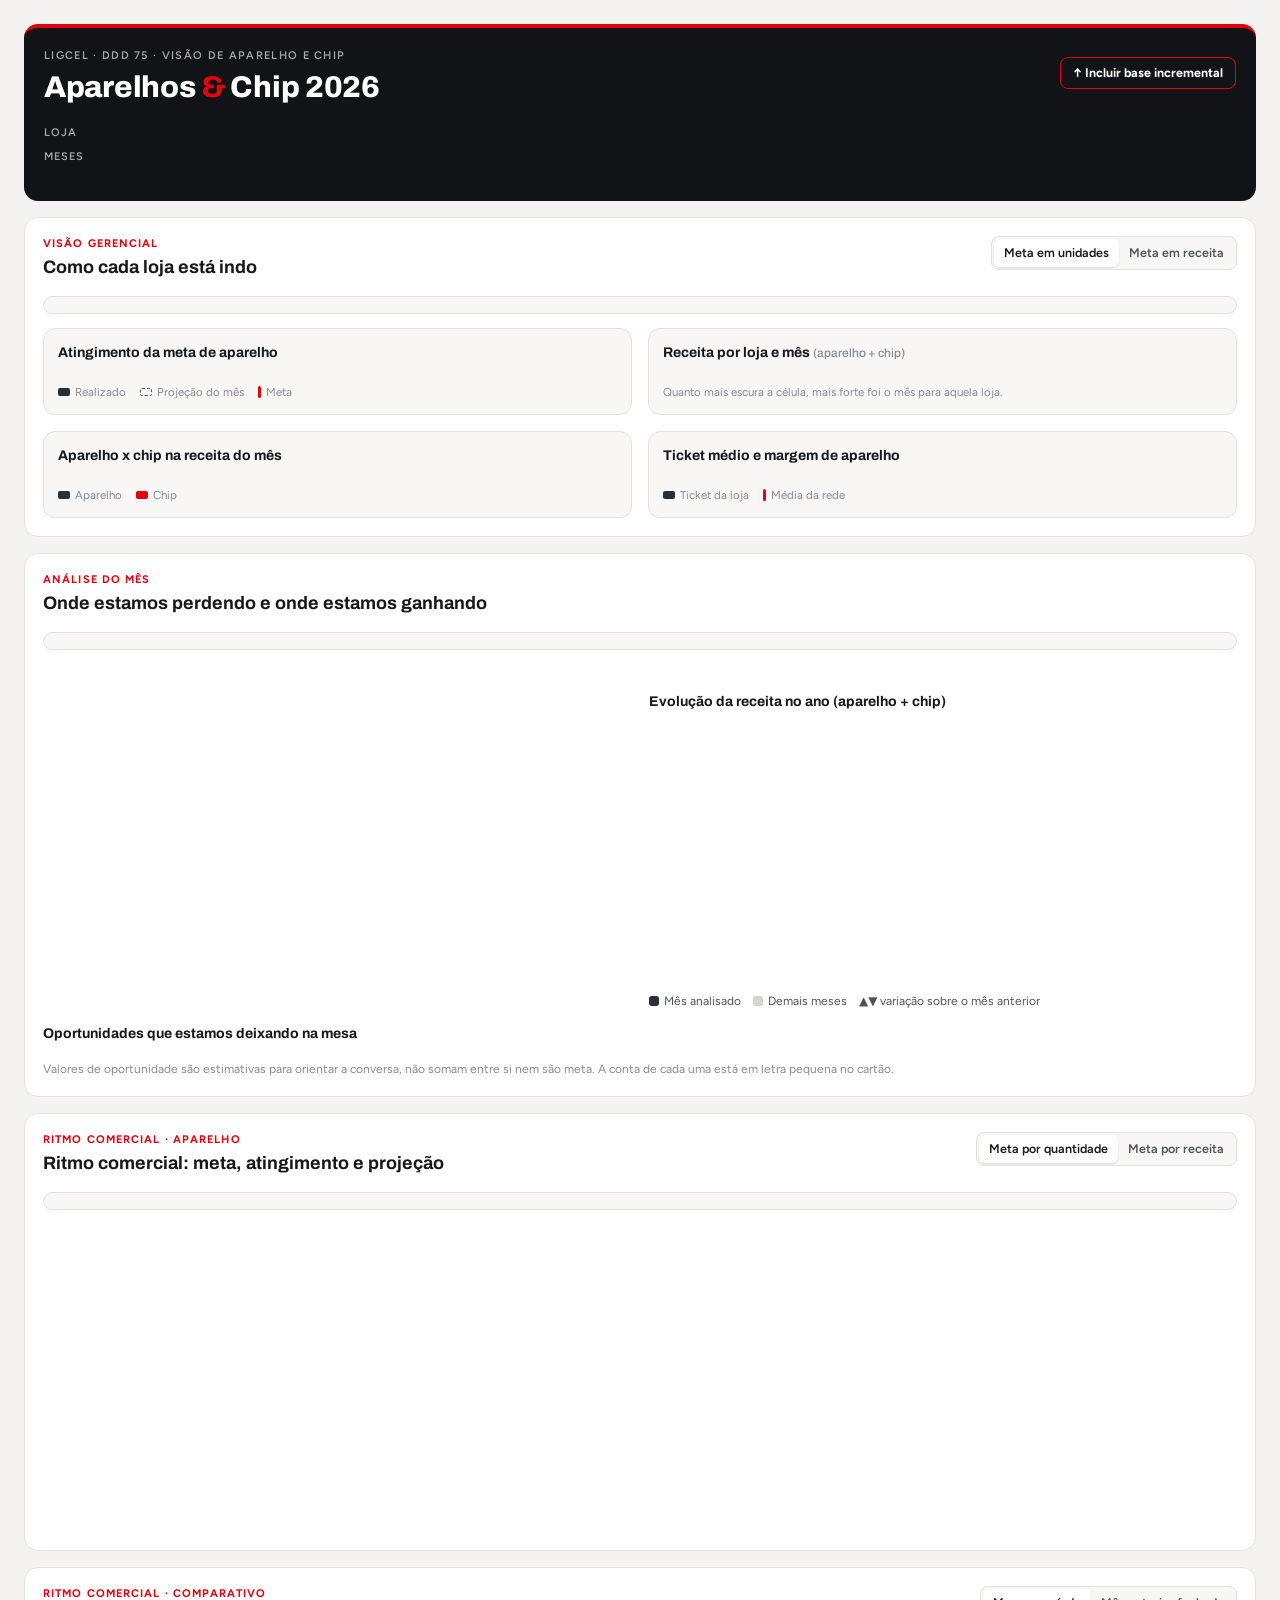
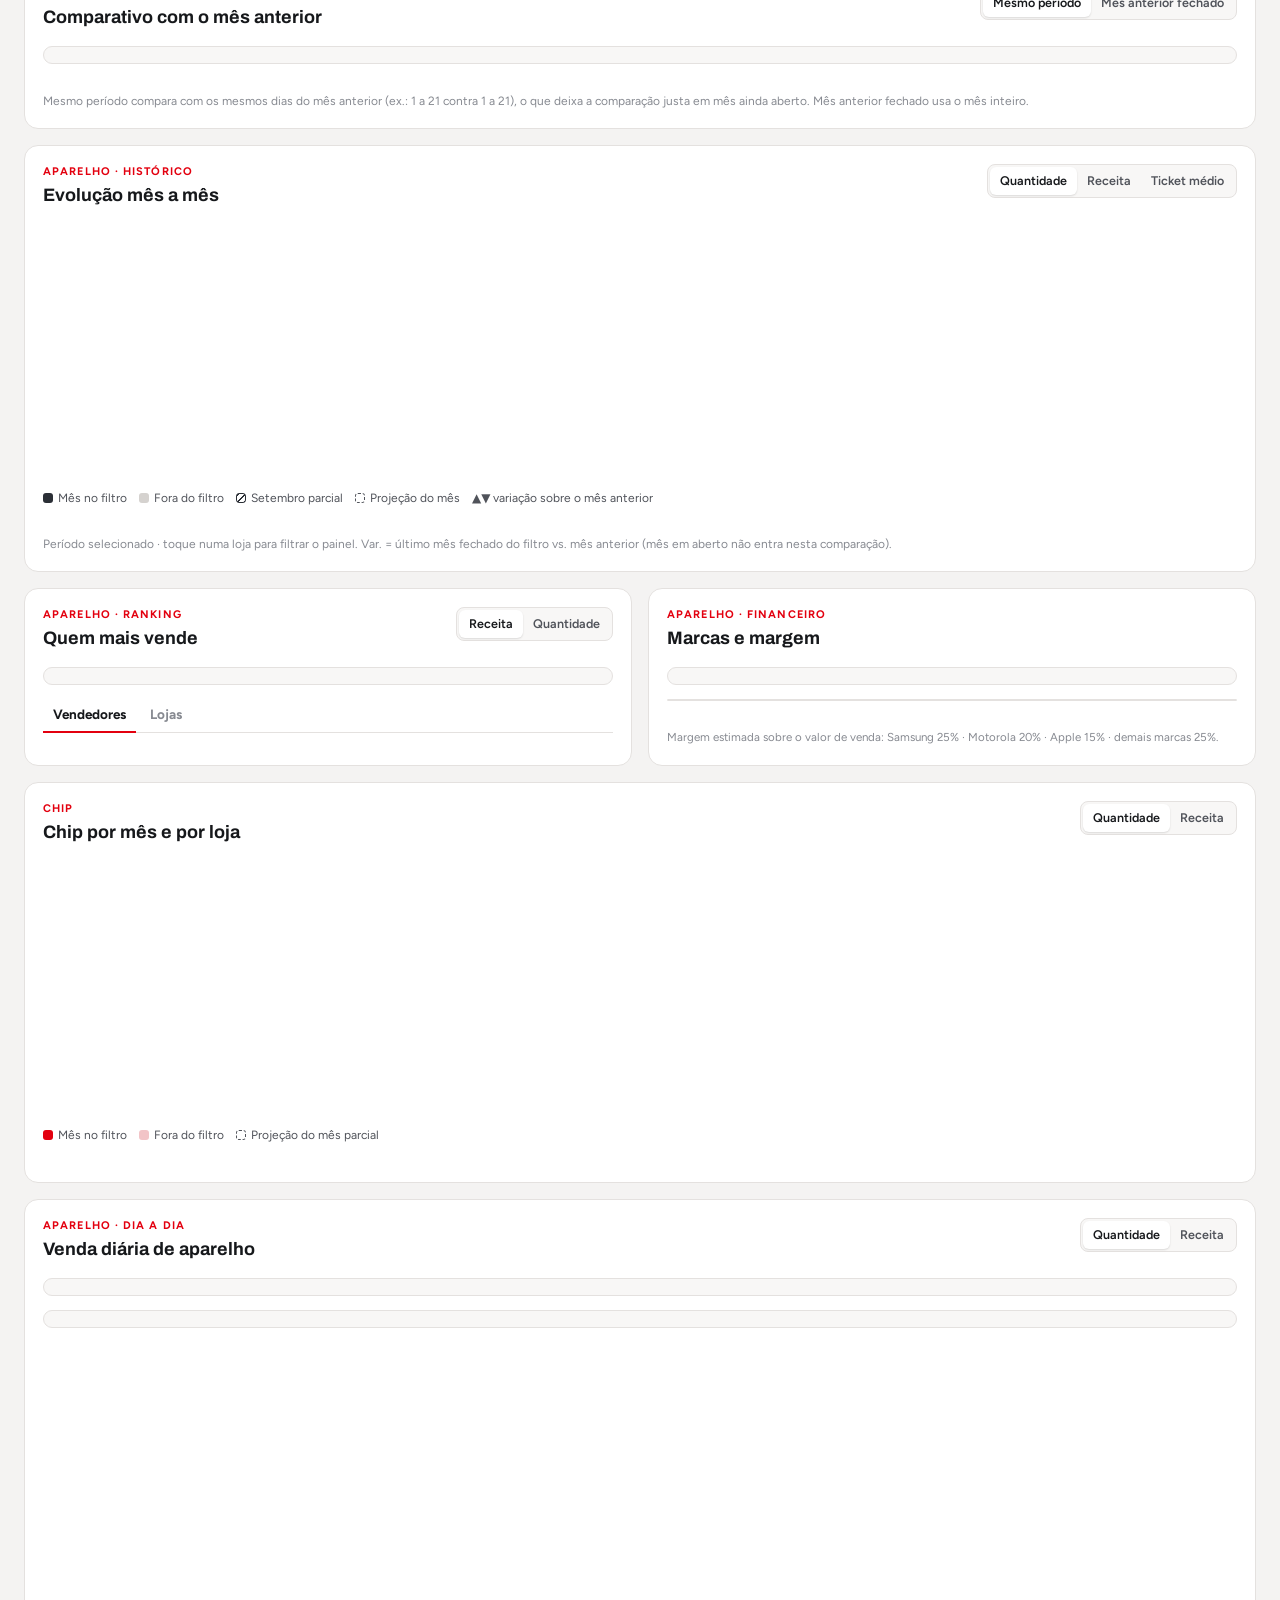
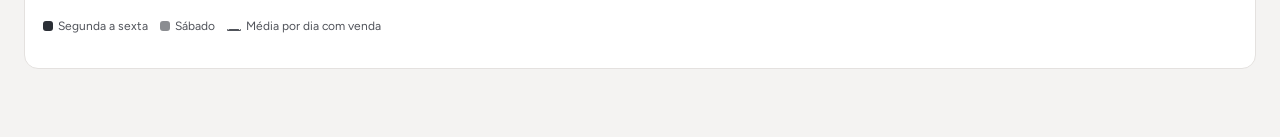
==== commit a8c3d49f: "Add files via upload" ====
--- a/apps/aparelhos.html
+++ b/apps/aparelhos.html
@@ -401,6 +401,20 @@
     </div>
   </section>
 
+  <section class="q" aria-labelledby="h-dia">
+    <div class="qhead">
+      <div><div class="qtag">Aparelho · dia a dia</div><h2 id="h-dia">Venda diária de aparelho</h2><div class="sub" id="diaSub"></div></div>
+      <div class="seg" id="segDia" role="group" aria-label="Métrica da venda diária">
+        <button data-m="q" aria-pressed="true">Quantidade</button><button data-m="r" aria-pressed="false">Receita</button>
+      </div>
+    </div>
+    <div class="lm" id="dMes" role="group" aria-label="Mês"></div>
+    <div class="lm" id="dLoja" role="group" aria-label="Loja"></div>
+    <div class="chart" id="chDia"></div>
+    <div class="legend" style="margin-top:2px"><span><i style="background:var(--bar)"></i>Segunda a sexta</span><span><i style="background:var(--bar);opacity:.55"></i>Sábado</span><span><i style="border-top:2px dashed var(--ink2);height:0;width:14px;display:inline-block"></i>Média por dia com venda</span></div>
+    <div class="note" id="diaNote"></div>
+  </section>
+
   <footer id="foot"></footer>
 </div>
 <div class="tip" id="tip" hidden></div>
@@ -428,7 +442,7 @@
 try{const s=JSON.parse(localStorage.getItem('ligcel-ap')||'null');if(s){for(const k of ['q1','q2','q4','mt','cp','tab'])if(s[k])S[k]=s[k];}}catch(e){}
 const save=()=>{try{localStorage.setItem('ligcel-ap',JSON.stringify({q1:S.q1,q2:S.q2,q4:S.q4,mt:S.mt,cp:S.cp,tab:S.tab}))}catch(e){}};
 const dim=(y,m)=>new Date(y,m,0).getDate();
-const bd=(y,m,a,b)=>{let n=0;for(let d=a;d<=b;d++)if(new Date(y,m-1,d).getDay()!==0)n++;return n;}; // seg–sáb
+const bd=(y,m,a,b)=>DU.soma(y,m,a,b); // calendário único: seg–sex 1, sáb 0,5, sem domingo/feriado (ajustes manuais do menu Dias úteis)
 const mkey=m=>YR+'-'+String(m).padStart(2,'0');
 
 function rebuild(){
@@ -568,7 +582,7 @@
   paintRef();
   const m=S.ref,k=S.mt,total=bd(YR,m,1,dim(YR,m)),open=m===lastM&&partial,el=open?bd(YR,m,1,maxDD):total,rem=total-el;
   document.getElementById('mtSub').textContent=`${MESL[m-1]} de ${YR}${open?` · parcial até ${String(maxDD).padStart(2,'0')}/${String(m).padStart(2,'0')}`:' · mês fechado'} · ${k==='q'?'em unidades':'em receita (R$)'}`;
-  document.getElementById('mtDias').innerHTML=`<span>Dias úteis no mês <b>${total}</b></span><span>Decorridos <b>${el}</b></span><span>Restantes <b>${rem}</b></span><span>Segunda a sábado</span>`;
+  document.getElementById('mtDias').innerHTML=`<span>Dias úteis no mês <b>${DU.fmt(total)}</b></span><span>Decorridos <b>${DU.fmt(el)}</b></span><span>Restantes <b>${DU.fmt(rem)}</b></span><span>Seg–sex 1 · sáb 0,5${DU.manual?' · com ajustes manuais':''}</span>`;
   const f=v=>k==='q'?nf.format(Math.round(v)):cf.format(v);
   const rows=D.stores.map((n,i)=>{const a=agg(x=>x[3]===0&&x[1]===i&&x[0]===m);const real=a[k];const meta=metaOf(m,k,n);
     const proj=el?real/el*rem+real:real;return{i,n,real,meta,proj};}).sort((a,b)=>b.real-a.real);
@@ -997,7 +1011,47 @@
 function seg(id,key,fn){const el=document.getElementById(id);
   const paint=()=>el.querySelectorAll('button').forEach(b=>b.setAttribute('aria-pressed',b.dataset.m===S[key]));paint();
   el.addEventListener('click',e=>{const b=e.target.closest('button');if(!b)return;S[key]=b.dataset.m;paint();save();fn();});}
-function render(){paintFilters();renderKpis();renderGer();renderExec();renderMeta();renderRt();renderCmp();renderQ1();renderQ2();renderQ3();renderQ4();}
+function render(){paintFilters();renderKpis();renderGer();renderDia();renderExec();renderMeta();renderRt();renderCmp();renderQ1();renderQ2();renderQ3();renderQ4();}
+
+/* ---------- venda diária de aparelho (loja ou total do grupo) ---------- */
+const DIA={m:null,s:-1,k:'q'};
+const DOWN=['dom','seg','ter','qua','qui','sex','sáb'];
+function renderDia(){
+  const el=document.getElementById('chDia');if(!el||!months.length)return;
+  if(DIA.m==null||!months.includes(DIA.m))DIA.m=lastM;
+  const m=DIA.m,k=DIA.k,end=(m===lastM&&partial)?maxDD:dim(YR,m);
+  document.getElementById('dMes').innerHTML='<span class="lbl">Mês</span>'+months.map(mm=>`<button class="mp" data-m="${mm}" aria-pressed="${mm===m}">${MES[mm-1]}${pmark(mm)}</button>`).join('');
+  document.getElementById('dLoja').innerHTML='<span class="lbl">Loja</span><button class="mp" data-s="-1" aria-pressed="${DIA.s<0}">Total grupo</button>'.replace('${DIA.s<0}',DIA.s<0)+D.stores.map((n,i)=>`<button class="mp" data-s="${i}" aria-pressed="${DIA.s===i}">${esc(n)}</button>`).join('');
+  document.querySelectorAll('#segDia button').forEach(b=>b.setAttribute('aria-pressed',b.dataset.m===k));
+  const grp=new Set(),per=new Array(32).fill(0);
+  for(const x of D.rows){if(x[0]!==m)continue;grp.add(x[7]);if(x[3]===0&&(DIA.s<0||x[1]===DIA.s))per[x[7]]+=k==='q'?x[5]:x[6];}
+  const days=[];for(let d=1;d<=end;d++){if(!grp.has(d))continue;days.push({d,dow:new Date(YR,m-1,d).getDay(),v:per[d]});}
+  const nome=DIA.s<0?'Total do grupo':D.stores[DIA.s],fv=v=>k==='q'?nf.format(Math.round(v))+' un':cf.format(v);
+  document.getElementById('diaSub').textContent=`${nome} · ${MESL[m-1]} de ${YR}${(m===lastM&&partial)?' · parcial até '+String(maxDD).padStart(2,'0')+'/'+String(m).padStart(2,'0'):''} · ${k==='q'?'unidades':'receita (R$)'}`;
+  if(!days.length){el.innerHTML='';document.getElementById('diaNote').textContent='Sem vendas neste mês.';return;}
+  const W=Math.max(320,el.clientWidth),H=300,pl=44,pr=14,pt=30,pb=44,cw=(W-pl-pr)/days.length,bw=Math.max(4,Math.min(40,cw*.66));
+  const tot=days.reduce((a,x)=>a+x.v,0),med=tot/days.length,best=days.reduce((a,x)=>x.v>a.v?x:a,days[0]);
+  let mx=niceMax(Math.max(...days.map(x=>x.v),med,1)*1.15);if(k==='q')mx=Math.max(4,Math.ceil(mx/4)*4);const y=v=>pt+(H-pt-pb)*(1-v/mx);
+  const ink2=css('--ink2'),muted=css('--muted'),grid=css('--grid'),ink=css('--ink'),bar=css('--bar');
+  const ax=v=>k==='q'?nf.format(Math.round(v)):(v>=1e6?(v/1e6).toLocaleString('pt-BR',{maximumFractionDigits:1})+' mi':v>=1e3?(v/1e3).toLocaleString('pt-BR',{maximumFractionDigits:1})+' mil':String(Math.round(v)));
+  let g='';
+  for(let i=0;i<=4;i++){const v=mx*i/4,yy=y(v);g+=`<line x1="${pl}" x2="${W-pr}" y1="${yy}" y2="${yy}" stroke="${grid}"/><text x="${pl-6}" y="${yy+4}" text-anchor="end" font-size="10.5" fill="${muted}">${ax(v)}</text>`;}
+  const showAll=cw>=30,lfs=Math.min(11.5,Math.max(9,cw/3.2));
+  days.forEach((x,i)=>{const cx=pl+cw*i+cw/2,xx=cx-bw/2,yy=y(x.v),h=Math.max(1,H-pb-yy),sat=x.dow===6||x.dow===0;
+    g+=`<rect x="${xx.toFixed(1)}" y="${yy.toFixed(1)}" width="${bw.toFixed(1)}" height="${h.toFixed(1)}" rx="${Math.min(4,bw/3).toFixed(1)}" fill="${bar}" opacity="${sat?.55:1}"/>`;
+    if(x.v>0&&(showAll||x===best))g+=`<text x="${cx.toFixed(1)}" y="${(yy-6).toFixed(1)}" text-anchor="middle" font-size="${lfs}" font-weight="700" fill="${ink}">${ax(x.v)}</text>`;
+    const lab=(days.length<=16||i%2===0);
+    if(lab){g+=`<text x="${cx.toFixed(1)}" y="${H-pb+15}" text-anchor="middle" font-size="11" font-weight="600" fill="${ink2}">${x.d}</text>`;
+      g+=`<text x="${cx.toFixed(1)}" y="${H-pb+29}" text-anchor="middle" font-size="9.5" fill="${muted}">${cw>=26?DOWN[x.dow]:DOWN[x.dow][0]}</text>`;}
+    g+=`<rect class="hit" data-i="${i}" x="${(pl+cw*i).toFixed(1)}" y="${pt-20}" width="${cw.toFixed(1)}" height="${H-pt}" fill="transparent"/>`;});
+  const ym=y(med);g+=`<line x1="${pl}" x2="${W-pr}" y1="${ym}" y2="${ym}" stroke="${ink2}" stroke-width="1.5" stroke-dasharray="5 4"/>`;
+  el.innerHTML=`<svg viewBox="0 0 ${W} ${H}" role="img" aria-label="Venda diária de aparelho">${g}</svg>`;
+  el.querySelectorAll('.hit').forEach(h=>{const x=days[+h.dataset.i];h.addEventListener('mousemove',e=>showTip(e,`<b>${String(x.d).padStart(2,'0')}/${String(m).padStart(2,'0')} · ${DOWN[x.dow]}</b><br>${esc(nome)}<br>${fv(x.v)}<br><span style="opacity:.75">${x.v>med?'acima':'abaixo'} da média (${fv(med)})</span>`));h.addEventListener('mouseleave',hideTip);});
+  document.getElementById('diaNote').innerHTML=`Total <b>${fv(tot)}</b> em <b>${days.length}</b> dias com venda no grupo · média <b>${fv(med)}</b> por dia · melhor dia: <b>${String(best.d).padStart(2,'0')}/${String(m).padStart(2,'0')}</b> (${fv(best.v)}). Domingos, feriados e dias sem venda no grupo ficam de fora do gráfico.`;
+}
+document.getElementById('dMes').addEventListener('click',e=>{const b=e.target.closest('button');if(!b)return;DIA.m=+b.dataset.m;renderDia();});
+document.getElementById('dLoja').addEventListener('click',e=>{const b=e.target.closest('button');if(!b)return;DIA.s=+b.dataset.s;renderDia();});
+document.getElementById('segDia').addEventListener('click',e=>{const b=e.target.closest('button');if(!b)return;DIA.k=b.dataset.m;renderDia();});
 
 loadState();
 rebuild();
@@ -1009,7 +1063,7 @@
 document.getElementById('foot').textContent='Receita = Valor Venda · regra do unificado: Valor Venda acima de R$ 60 = aparelho, de R$ 10 a R$ 60 = chip, Seguro Proteção Móvel fora da conta · marca extraída da descrição do produto. Rankings de vendedor não incluem gerentes e pessoas fora do quadro de vendas; essas vendas continuam no total da loja. Vendedor aparece na loja da venda mais recente.';
 setDbState();renderLog();render();paintPub();
 document.getElementById('btnPub').addEventListener('click',publicar);
-let rt;addEventListener('resize',()=>{clearTimeout(rt);rt=setTimeout(()=>{renderQ1();renderQ4();renderExec();renderRt();renderGer();},150);});
+let rt;addEventListener('resize',()=>{clearTimeout(rt);rt=setTimeout(()=>{renderQ1();renderQ4();renderExec();renderRt();renderGer();renderDia();},150);});
 matchMedia('(prefers-color-scheme: dark)').addEventListener?.('change',()=>{renderQ1();renderQ4();});
 new MutationObserver(()=>{renderQ1();renderQ4();}).observe(document.documentElement,{attributes:true,attributeFilter:['data-theme']});
 
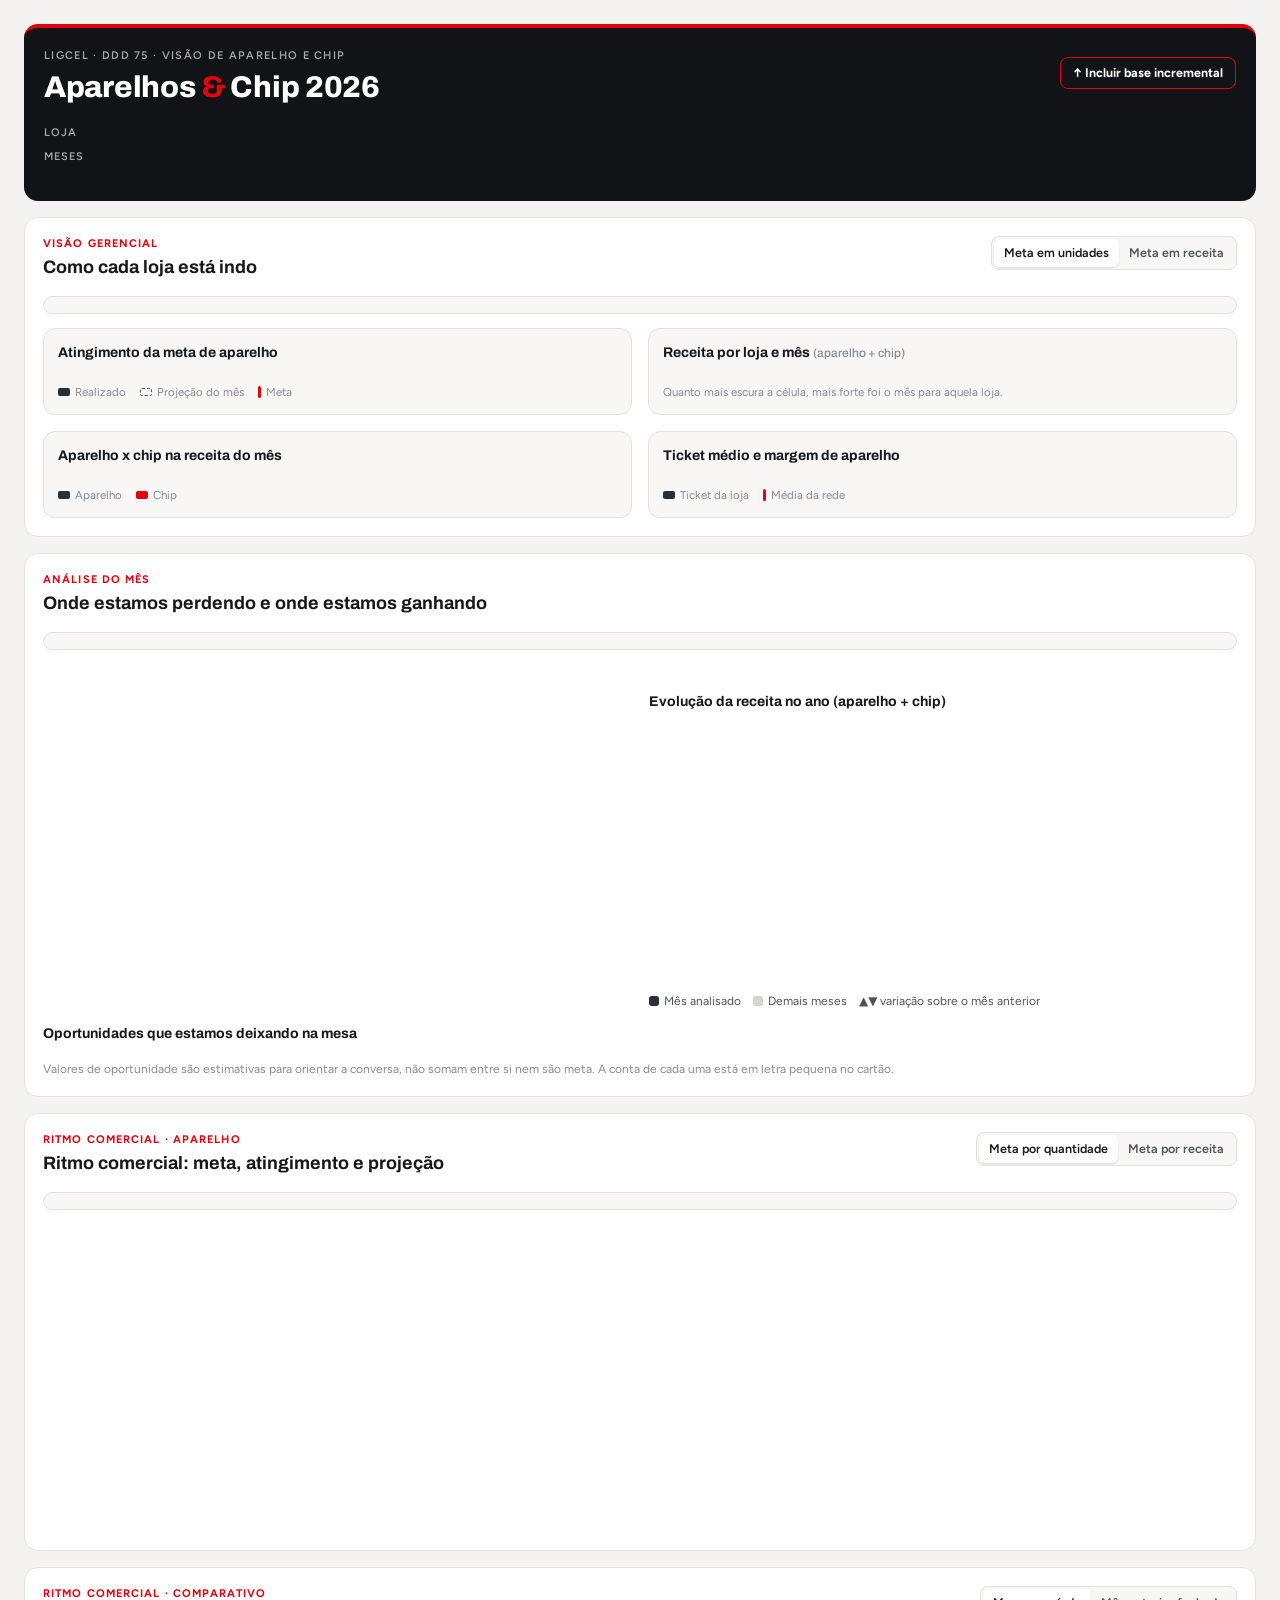
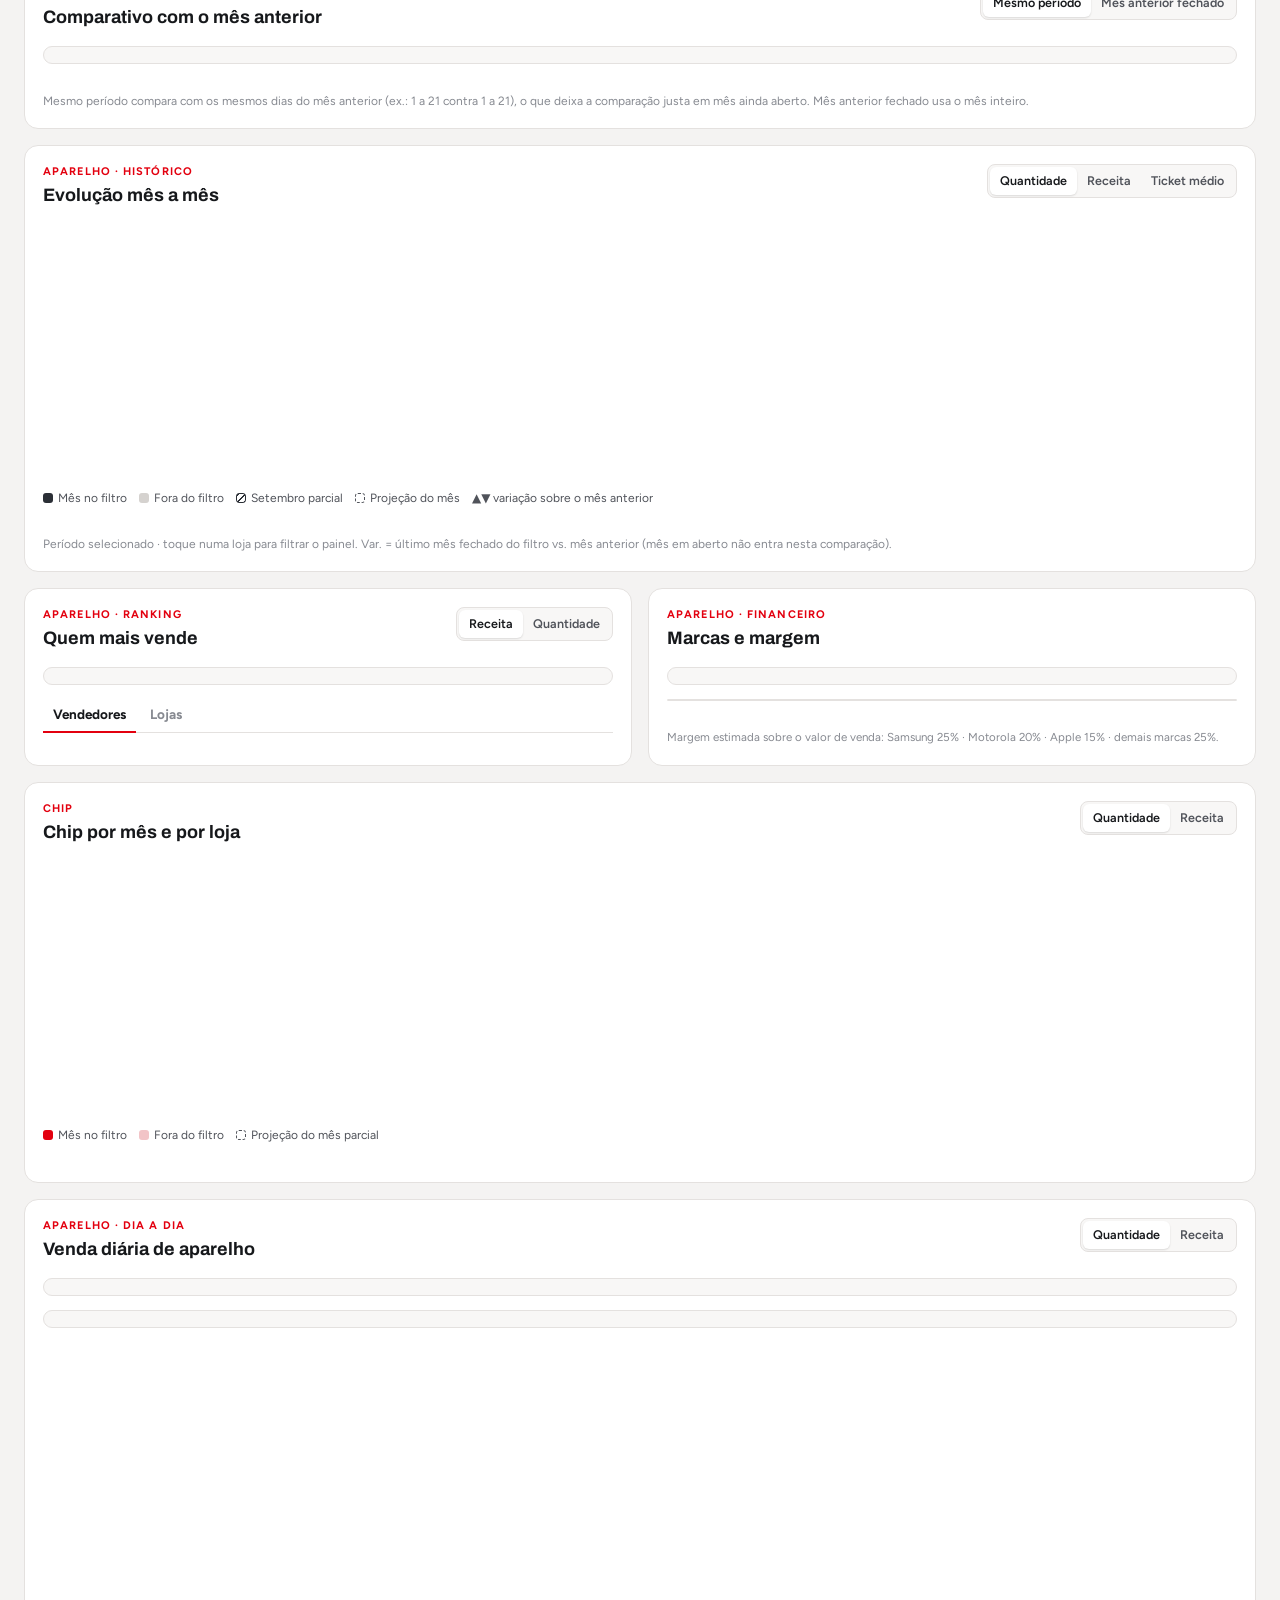
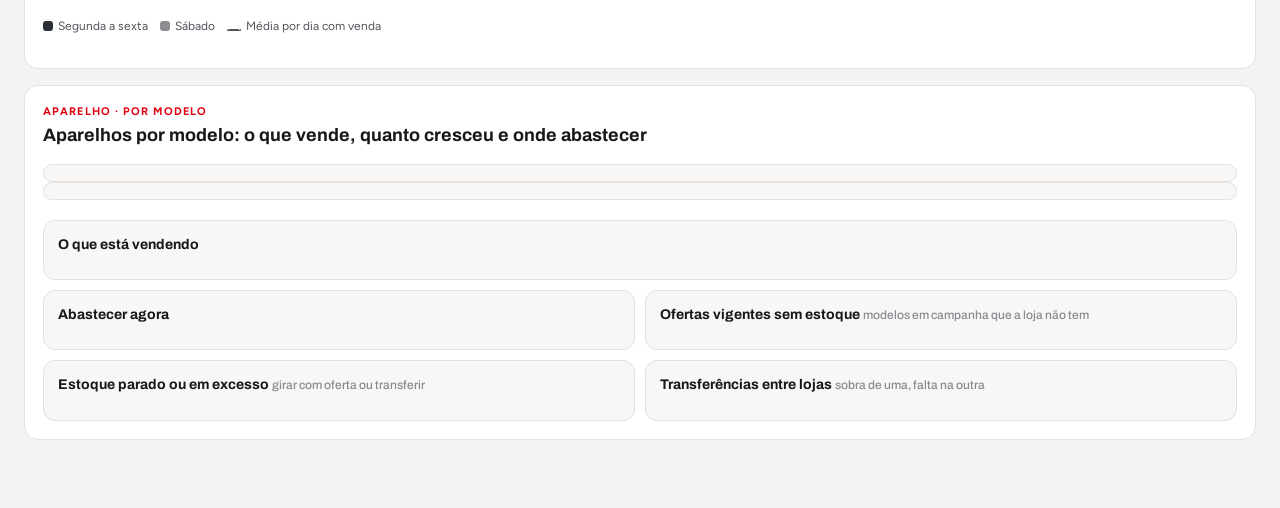
==== commit 59a7d08d: "Add files via upload" ====
--- a/apps/aparelhos.html
+++ b/apps/aparelhos.html
@@ -253,6 +253,26 @@
 .heat .hc.cur{outline:2px solid var(--red);outline-offset:-2px}
 .mixbar{display:flex;height:12px;border-radius:6px;overflow:hidden;background:var(--grid)}
 .mixbar i{display:block;height:100%}
+/* aparelhos por modelo */
+.mdk{display:grid;grid-template-columns:repeat(4,1fr);gap:10px;margin:10px 0}
+.mdk .gbox{padding:12px 14px;gap:2px}.mdk .mk{font-size:11px;letter-spacing:.06em;text-transform:uppercase;color:var(--muted);font-weight:700}
+.mdk .mv{font-family:var(--disp);font-size:clamp(18px,2.2vw,24px);font-weight:700}.mdk .ms{font-size:12px;color:var(--muted)}
+.mdbox{margin-top:10px}.mdgrid{display:grid;grid-template-columns:repeat(2,minmax(0,1fr));gap:10px;margin-top:10px}.mdgrid .mdbox{margin-top:0}
+.mdrow{display:grid;grid-template-columns:minmax(150px,2.2fr) .8fr .9fr .9fr .9fr 1.7fr 1fr;gap:8px;align-items:center;padding:8px 2px;border-bottom:1px solid var(--grid);font-size:13px}
+.mdrow.mdh{font-size:11px;letter-spacing:.06em;text-transform:uppercase;color:var(--muted);font-weight:700;padding-bottom:4px}
+.mdrow>div{min-width:0}.mdn{font-weight:600;overflow-wrap:anywhere}.mdn small{display:block;font-weight:500;color:var(--muted);font-size:11.5px}
+.mdc{text-align:right}.mdh .mdc{text-align:right}
+.mdo{font-size:12.5px;line-height:1.35}.mdo b{font-weight:700}.mdo s{color:var(--muted)}
+.mtg{display:inline-block;font-size:11px;font-weight:700;border-radius:999px;padding:1px 7px;margin:1px 3px 1px 0;background:var(--surface);border:1px solid var(--line);color:var(--ink2)}
+.mtg.bo{background:var(--up-bg);color:var(--up);border-color:transparent}.mtg.vc{background:var(--warn-bg);color:var(--warn);border-color:transparent}
+.mac{display:inline-block;font-size:11.5px;font-weight:700;border-radius:999px;padding:2px 9px;white-space:nowrap}
+.mac.ab{background:var(--down-bg);color:var(--down)}.mac.at{background:var(--warn-bg);color:var(--warn)}.mac.gi{background:var(--surface);border:1px solid var(--line);color:var(--ink2)}.mac.ok{background:var(--up-bg);color:var(--up)}
+.mdli{display:flex;justify-content:space-between;gap:10px;padding:7px 0;border-bottom:1px solid var(--grid);font-size:13px}.mdli:last-child{border-bottom:0}
+.mdli>div:first-child{min-width:0}.mdli .mdr{text-align:right;white-space:nowrap}.mdli small{display:block;color:var(--muted);font-size:11.5px;line-height:1.35}
+.mdmore{margin-top:8px;align-self:flex-start;color:var(--ink2);border-color:var(--line)}
+@media (max-width:900px){.mdk{grid-template-columns:repeat(2,1fr)}.mdgrid{grid-template-columns:1fr}
+  .mdrow{grid-template-columns:repeat(4,minmax(0,1fr));gap:6px 8px;padding:10px 2px}.mdrow.mdh{display:none}.mdrow>div:first-child,.mdrow>div.mdo,.mdrow>div:last-child{grid-column:1/-1}.mdrow>div:last-child{display:flex;align-items:center;gap:8px}.mdrow>div:last-child::before{display:none!important}
+  .mdrow .mdc{text-align:left}.mdrow [data-l]::before{content:attr(data-l);display:block;font-size:10.5px;letter-spacing:.05em;text-transform:uppercase;color:var(--muted);font-weight:700}}
 </style>
 
 <div class="wrap">
@@ -413,6 +433,26 @@
     <div class="chart" id="chDia"></div>
     <div class="legend" style="margin-top:2px"><span><i style="background:var(--bar)"></i>Segunda a sexta</span><span><i style="background:var(--bar);opacity:.55"></i>Sábado</span><span><i style="border-top:2px dashed var(--ink2);height:0;width:14px;display:inline-block"></i>Média por dia com venda</span></div>
     <div class="note" id="diaNote"></div>
+  </section>
+
+  <section class="q" id="secMod" aria-labelledby="h-mod">
+    <div class="qhead">
+      <div><div class="qtag">Aparelho · por modelo</div><h2 id="h-mod">Aparelhos por modelo: o que vende, quanto cresceu e onde abastecer</h2><div class="sub" id="modSub"></div></div>
+    </div>
+    <div id="modVazio" class="note" hidden></div>
+    <div id="modCorpo">
+      <div class="lm" id="modRef" role="group" aria-label="Mês analisado"></div>
+      <div class="lm" id="modLoja" role="group" aria-label="Loja"></div>
+      <div class="mdk" id="modKpis"></div>
+      <div class="gbox mdbox"><h3>O que está vendendo <small id="modTabSub"></small></h3><div id="modTab"></div><button class="pill ghost mdmore" id="modMore" hidden></button></div>
+      <div class="mdgrid">
+        <div class="gbox mdbox"><h3>Abastecer agora <small id="modASub"></small></h3><div id="modA"></div></div>
+        <div class="gbox mdbox"><h3>Ofertas vigentes sem estoque <small>modelos em campanha que a loja não tem</small></h3><div id="modB"></div></div>
+        <div class="gbox mdbox"><h3>Estoque parado ou em excesso <small>girar com oferta ou transferir</small></h3><div id="modC"></div></div>
+        <div class="gbox mdbox" id="modDbox"><h3>Transferências entre lojas <small>sobra de uma, falta na outra</small></h3><div id="modD"></div></div>
+      </div>
+      <div class="note" id="modNote"></div>
+    </div>
   </section>
 
   <footer id="foot"></footer>
@@ -1011,7 +1051,7 @@
 function seg(id,key,fn){const el=document.getElementById(id);
   const paint=()=>el.querySelectorAll('button').forEach(b=>b.setAttribute('aria-pressed',b.dataset.m===S[key]));paint();
   el.addEventListener('click',e=>{const b=e.target.closest('button');if(!b)return;S[key]=b.dataset.m;paint();save();fn();});}
-function render(){paintFilters();renderKpis();renderGer();renderDia();renderExec();renderMeta();renderRt();renderCmp();renderQ1();renderQ2();renderQ3();renderQ4();}
+function render(){paintFilters();renderKpis();renderGer();renderDia();renderExec();renderMeta();renderRt();renderCmp();renderQ1();renderQ2();renderQ3();renderQ4();renderMod();}
 
 /* ---------- venda diária de aparelho (loja ou total do grupo) ---------- */
 const DIA={m:null,s:-1,k:'q'};
@@ -1060,6 +1100,184 @@
 document.querySelector('.tabs').addEventListener('click',e=>{const t=e.target.closest('.tab');if(!t)return;S.tab=t.dataset.t;S.all=false;save();renderQ2();});
 document.getElementById('moreBtn').addEventListener('click',()=>{S.all=!S.all;renderQ2();});
 bindStoreRows('tStores');bindStoreRows('tChip');
+/* ---------- aparelhos por modelo: vendas x estoque x ofertas ---------- */
+const MOD=window.__MOD||null;
+const MS={mes:null,loja:'',all:false};
+let MD=null,MDyr=null;
+const isoD=dt=>dt.getFullYear()*10000+(dt.getMonth()+1)*100+dt.getDate();
+const dateOfKey=k=>new Date(Math.floor(k/10000),Math.floor(k/100)%100-1,k%100);
+function modBuild(){
+  MD=null;MDyr=YR;
+  if(!MOD||!MOD.vendas||!MOD.vendas.length||!MOD.mods)return;
+  const rows=[],info=new Map();let max=0;
+  for(const r of MOD.vendas){const d=r[0];if(Math.floor(d/10000)!==YR)continue;const m=MOD.mods[r[2]];if(!m)continue;
+    info.set(m.k,{nome:m.nome,marca:m.marca});rows.push({d,m:Math.floor(d/100)%100,l:MOD.lojas[r[1]],k:m.k,q:r[3],r:r[4]});if(d>max)max=d;}
+  if(!rows.length)return;
+  const hoje=isoD(new Date());
+  const est=((MOD.estoque&&MOD.estoque.itens)||[]).map(i=>{info.set(i.k,info.get(i.k)||{nome:i.nome,marca:i.marca});return {l:i.loja,k:i.k,q:i.qtd,dias:i.dias||0,custo:i.custo||0};});
+  const CAMP={};for(const i of (MOD.campanha&&MOD.campanha.itens)||[]){(CAMP[i.k]=CAMP[i.k]||[]).push(i);info.set(i.k,info.get(i.k)||{nome:i.nome,marca:i.marca});}
+  const MAPA={};for(const o of (MOD.mapa&&MOD.mapa.itens)||[]){MAPA[o.k]=o;info.set(o.k,info.get(o.k)||{nome:o.nome,marca:o.marca});}
+  const TAB=(MOD.tabela&&MOD.tabela.preco)||{};
+  const lojas=[];for(const n of D.stores)if(!lojas.includes(n))lojas.push(n);
+  for(const n of rows.map(r=>r.l).concat(est.map(e=>e.l)))if(n&&!lojas.includes(n))lojas.push(n);
+  MD={rows,est,info,CAMP,MAPA,TAB,lojas,max,hoje,months:[...new Set(rows.map(r=>r.m))].sort((a,b)=>a-b)};
+  MD.lastM=MD.months[MD.months.length-1];
+  // janela de ritmo: últimos 30 dias corridos até o último dia de venda, em dias úteis
+  const fim=dateOfKey(max),ini=new Date(fim);ini.setDate(ini.getDate()-29);MD.winIni=isoD(ini);
+  let du=0;for(let i=0;i<30;i++){const dt=new Date(fim);dt.setDate(dt.getDate()-i);du+=DU.peso(dt.getFullYear(),dt.getMonth()+1,dt.getDate());}
+  MD.winDU=du;
+  // horizonte: do dia seguinte ao dado mais recente (vendas ou estoque, no máximo hoje) até o fim do mês; se sobrar pouco, vai ao mês seguinte
+  const ed=MOD.estoque&&MOD.estoque.em?Number(MOD.estoque.em.replace(/-/g,'')):0;
+  let ref=Math.max(max,Math.min(ed,hoje));if(Math.floor(ref/10000)!==YR)ref=max;
+  const rm=Math.floor(ref/100)%100,rd=ref%100;let h=bd(YR,rm,rd+1,dim(YR,rm)),lab=MESL[rm-1];
+  if(h<3&&rm<12){h+=bd(YR,rm+1,1,dim(YR,rm+1));lab=MESL[rm];}
+  MD.hor=h;MD.horLab=lab;
+}
+const vigF=(ini,fim,hoje)=>{const i=ini?Number(ini.replace(/-/g,'')):0,f=fim?Number(fim.replace(/-/g,'')):99999999;return hoje>=i&&hoje<=f;};
+function modOferta(k){
+  const hoje=MD.hoje,mp=MD.MAPA[k],cs=MD.CAMP[k]||[],tab=MD.TAB[k]||null,o={preco:null,plano:'',frente:'',boost:0,boostVenc:false,bogo:null,tab,fonte:'',vigente:false,foco:false,tier:mp&&mp.tier||''};
+  if(mp){
+    const reg=mp.ofertas.filter(x=>!/BOGO|DEPENDENTE/i.test(x.obs+' '+x.plano)),bg=mp.ofertas.find(x=>/BOGO|DEPENDENTE/i.test(x.obs+' '+x.plano));
+    const pr=x=>x.multi||x.single||Infinity;
+    const b=reg.slice().sort((a,c)=>(/FOCO/i.test(c.obs)-/FOCO/i.test(a.obs))||pr(a)-pr(c))[0];
+    if(b){o.preco=pr(b);o.plano=b.plano;o.frente=b.obs;o.vigente=vigF(b.ini,b.fim,hoje);o.foco=/FOCO/i.test(b.obs);o.fonte='Mapa';}
+    if(bg){o.bogo=bg.multi||bg.single;o.vigente=o.vigente||vigF(bg.ini,bg.fim,hoje);}
+    if(mp.boost){if(vigF(mp.boost.ini,mp.boost.fim,hoje))o.boost=mp.boost.v;else o.boostVenc=true;}
+  }
+  const camp=MOD.campanha||{},cv=vigF(camp.ini,camp.fim,hoje);
+  for(const c of cs){
+    if(c.bogo){o.bogo=c.preco;o.vigente=o.vigente||cv;o.foco=true;continue;}
+    o.preco=c.preco;o.plano=c.plano||o.plano;o.frente=c.frente||o.frente;o.fonte=camp.nome||'Campanha';o.vigente=cv;o.foco=true;
+    if(c.boost){o.boost=c.boost;o.boostVenc=false;}
+  }
+  if(!cs.length&&!mp)return null;
+  return o;
+}
+function modCalc(loja){
+  const R=MD,M=MS.mes,open=M===R.lastM&&R.max%100<dim(YR,M),maxD=R.max%100;
+  const Fm=open?(bd(YR,M,1,dim(YR,M))/Math.max(.5,bd(YR,M,1,maxD))):1,P=M-1;
+  const inL=l=>!loja||l===loja,recs=new Map();
+  const get=k=>{let o=recs.get(k);if(!o){o={k,q:0,qp:0,w:0,est:0,dias:0,custo:0,lj:{}};recs.set(k,o);}return o;};
+  const lj=(o,l)=>o.lj[l]||(o.lj[l]={w:0,est:0,dias:0});
+  for(const r of R.rows){
+    const o=get(r.k),L=lj(o,r.l);
+    if(r.d>=R.winIni)L.w+=r.q;
+    if(!inL(r.l))continue;
+    if(r.m===M)o.q+=r.q;else if(r.m===P)o.qp+=r.q;
+    if(r.d>=R.winIni)o.w+=r.q;
+  }
+  for(const e of R.est){const o=get(e.k),L=lj(o,e.l);L.est+=e.q;L.dias=e.dias;if(inL(e.l)){o.dias=(o.dias*o.est+e.dias*e.q)/Math.max(1,o.est+e.q);o.est+=e.q;o.custo+=e.custo;}}
+  const out=[];
+  for(const o of recs.values()){
+    const inf=R.info.get(o.k)||{nome:o.k,marca:''};
+    o.nome=inf.nome;o.marca=inf.marca;
+    o.proj=open?o.q*Fm:o.q;o.base=o.proj;
+    o.cresc=o.qp>0?o.base/o.qp-1:null;o.delta=o.base-o.qp;
+    o.rate=R.winDU>0?o.w/R.winDU:0;
+    o.cob=o.rate>0?o.est/o.rate:(o.est>0?Infinity:0);
+    o.dem=o.rate*R.hor;o.gap=Math.max(0,Math.ceil(o.dem-o.est-1e-9));
+    o.of=modOferta(o.k);
+    o.emOferta=!!(o.of&&o.of.preco&&o.of.vigente);
+    if(o.w>=2&&o.rate>0&&(o.est===0||o.cob<5))o.acao='ab';
+    else if(o.w>=1&&o.rate>0&&o.cob<10)o.acao='at';
+    else if(o.est>=2&&(o.w===0||o.cob>45))o.acao='gi';
+    else o.acao='ok';
+    out.push(o);
+  }
+  return out;
+}
+const unF=v=>nf.format(Math.round(v));
+const cobTxt=c=>c===Infinity?'sem giro':c===0?'sem estoque':DU.fmt(Math.round(c*10)/10)+' d.ú.';
+function ofHtml(o){
+  const f=o.of;if(!f)return '<span class="note">sem oferta no mapa</span>';
+  if(!f.preco&&f.bogo==null)return '<span class="note">sem oferta no mapa</span>';
+  let h='';
+  if(f.preco){const eco=f.tab&&f.tab>f.preco?` <s>${cf.format(f.tab)}</s>`:'';h+=`<b>${cf.format(f.preco)}</b>${eco}${f.plano?` · ${esc(f.plano)}`:''}`;}
+  const tg=[];
+  if(f.boost)tg.push(`<span class="mtg bo">Boost ${cf.format(f.boost)}</span>`);else if(f.boostVenc)tg.push('<span class="mtg vc">Boost vencido</span>');
+  if(f.bogo!=null)tg.push(`<span class="mtg bo">BOGO ${cf.format(f.bogo)}</span>`);
+  if(f.preco&&!f.vigente)tg.push('<span class="mtg vc">fora da vigência</span>');
+  if(f.foco&&f.vigente)tg.push('<span class="mtg">foco</span>');
+  return h+(tg.length?'<br>'+tg.join(''):'');
+}
+const ACAO={ab:['Abastecer','ab'],at:['Atenção','at'],gi:['Girar','gi'],ok:['Em dia','ok']};
+function renderMod(){
+  const root=document.getElementById('secMod');if(!root)return;
+  if(MDyr!==YR||(MD===null&&MOD))modBuild();
+  const vz=document.getElementById('modVazio'),corpo=document.getElementById('modCorpo');
+  if(!MD){corpo.hidden=true;vz.hidden=false;
+    vz.innerHTML=!MOD?'Esta visão precisa de três coisas: as <b>vendas por modelo</b> (reenvie o Excel do Controle Celular em <b>Importar dados</b>), o <b>estoque físico</b> e o <b>Mapa de Ofertas</b> (cartão "Estoque e ofertas de aparelho", na mesma tela).'
+      :'Ainda não há vendas por modelo carregadas. Reenvie o Excel do Controle Celular em <b>Importar dados</b> (ele agora guarda o modelo de cada aparelho vendido).';
+    document.getElementById('modSub').textContent='aguardando dados';return;}
+  corpo.hidden=false;vz.hidden=true;
+  const R=MD;if(MS.mes==null||!R.months.includes(MS.mes))MS.mes=R.lastM;
+  if(MS.loja&&!R.lojas.includes(MS.loja))MS.loja='';
+  document.getElementById('modRef').innerHTML='<span class="lbl">Mês</span>'+R.months.map(m=>`<button class="mp" data-m="${m}" aria-pressed="${m===MS.mes}">${MES[m-1]}</button>`).join('');
+  document.getElementById('modLoja').innerHTML='<span class="lbl">Loja</span><button class="mp all" data-l="" aria-pressed="${!MS.loja}">Todas</button>'.replace('${!MS.loja}',String(!MS.loja))+R.lojas.map((n,i)=>`<button class="mp" data-l="${i+1}" aria-pressed="${n===MS.loja}">${esc(n)}</button>`).join('');
+  const M=MS.mes,open=M===R.lastM&&R.max%100<dim(YR,M),dd=String(R.max%100).padStart(2,'0')+'/'+String(R.lastM).padStart(2,'0');
+  const L=modCalc(MS.loja),escopo=MS.loja||'todas as lojas';
+  document.getElementById('modSub').textContent=`${MESL[M-1]} de ${YR}${open?' · parcial até '+dd:''} · ${escopo}`;
+  // KPIs
+  const vend=L.filter(o=>o.q>0),totQ=vend.reduce((a,o)=>a+o.q,0),totP=vend.reduce((a,o)=>a+o.base,0),totPrev=L.reduce((a,o)=>a+o.qp,0);
+  const estT=L.reduce((a,o)=>a+o.est,0),rateT=L.reduce((a,o)=>a+o.rate,0),abast=L.filter(o=>o.acao==='ab').reduce((a,o)=>a+o.gap,0),nAb=L.filter(o=>o.acao==='ab').length;
+  const cresc=totPrev>0?totP/totPrev-1:null,pc=v=>(v>=0?'+':'−')+Math.abs(v*100).toFixed(0)+'%';
+  document.getElementById('modKpis').innerHTML=
+    `<div class="gbox"><div class="mk">Modelos vendidos</div><div class="mv">${vend.length}</div><div class="ms">${unF(totQ)} un no mês${open?` · proj. ${unF(totP)}`:''}</div></div>`+
+    `<div class="gbox"><div class="mk">Crescimento do mês</div><div class="mv">${cresc==null?'—':pc(cresc)}</div><div class="ms">${open?'projeção':'real'} vs ${MESL[(M>1?M-1:12)-1]} (${unF(totPrev)} un)</div></div>`+
+    `<div class="gbox"><div class="mk">Estoque físico</div><div class="mv">${unF(estT)} un</div><div class="ms">${R.est.length?(rateT>0?'dura ~'+DU.fmt(Math.round(estT/rateT*10)/10)+' dias úteis no ritmo atual':'sem giro recente'):'estoque não carregado'}</div></div>`+
+    `<div class="gbox"><div class="mk">Para abastecer</div><div class="mv">${nAb?unF(abast)+' un':'—'}</div><div class="ms">${nAb?nAb+' modelo(s) com risco de faltar até o fim de '+R.horLab:'nenhum modelo em risco'}</div></div>`;
+  // lista principal
+  const lista=L.filter(o=>o.q>0||o.est>0||o.w>0).sort((a,b)=>b.q-a.q||b.est-a.est||b.w-a.w);
+  const lim=MS.all?lista.length:12;
+  const head=`<div class="mdrow mdh"><div>Modelo</div><div class="mdc">Vendas</div><div class="mdc">Cresceu</div><div class="mdc">Estoque</div><div class="mdc">Cobertura</div><div>Oferta vigente</div><div>Ação</div></div>`;
+  document.getElementById('modTab').innerHTML=head+lista.slice(0,lim).map(o=>{
+    const cr=o.qp>0?`<span class="var ${o.cresc>.02?'up':o.cresc<-.02?'down':'flat'}">${pc(o.cresc)}</span>`:'<span class="note">novo</span>';
+    const q=open?`${unF(o.q)} <span class="note">proj. ${unF(o.proj)}</span>`:unF(o.q);
+    const rep=o.acao==='ab'&&o.gap>0?` <span class="note">+${o.gap} un</span>`:'';
+    return `<div class="mdrow"><div class="mdn">${esc(o.nome)}<small>${esc(o.marca)}${o.dias?' · '+Math.round(o.dias)+' dias em estoque':''}</small></div>
+      <div class="mdc" data-l="Vendas">${q}</div><div class="mdc" data-l="Cresceu">${cr}</div><div class="mdc" data-l="Estoque">${R.est.length?unF(o.est):'—'}</div><div class="mdc" data-l="Cobertura">${R.est.length?cobTxt(o.cob):'—'}</div>
+      <div class="mdo" data-l="Oferta vigente">${ofHtml(o)}</div><div data-l="Ação"><span class="mac ${ACAO[o.acao][1]}">${ACAO[o.acao][0]}</span>${rep}</div></div>`;}).join('')||'<div class="note">Nenhuma venda de aparelho por modelo no filtro.</div>';
+  document.getElementById('modTabSub').textContent=`${lista.length} modelos · ordenado por vendas${open?' (projeção = ritmo até hoje levado ao fim do mês, pelos dias úteis)':''}`;
+  const mb=document.getElementById('modMore');mb.hidden=lista.length<=12;mb.textContent=MS.all?'Mostrar os 12 primeiros':`Ver todos (${lista.length})`;
+  // A) abastecer agora
+  const A=L.filter(o=>o.acao==='ab').sort((a,b)=>(b.emOferta-a.emOferta)||b.rate-a.rate);
+  document.getElementById('modASub').textContent=`demanda dos próximos ${DU.fmt(Math.round(R.hor*10)/10)} dias úteis (até o fim de ${R.horLab})`;
+  document.getElementById('modA').innerHTML=!R.est.length?'<div class="note">Carregue o estoque físico para ver o que falta.</div>':A.length?A.map(o=>`<div class="mdli"><div><b>${esc(o.nome)}</b>${o.emOferta?' <span class="mtg bo">em oferta</span>':''}<small>${o.est?`${o.est} em estoque · cobre ${cobTxt(o.cob)}`:'sem estoque'} · vende ${DU.fmt(Math.round(o.rate*10)/10)}/dia útil${o.of&&o.of.boost?` · Boost ${cf.format(o.of.boost)}`:''}</small></div><div class="mdr"><b>+${o.gap} un</b><small>demanda ${unF(o.dem)}</small></div></div>`).join(''):'<div class="note">Nenhum modelo que vende está para faltar.</div>';
+  // B) ofertas vigentes sem estoque
+  const B=L.filter(o=>o.emOferta&&o.est===0&&(o.of.foco||o.q>0||o.w>0)).sort((a,b)=>(b.q+b.w)-(a.q+a.w)||(b.of.foco-a.of.foco));
+  document.getElementById('modB').innerHTML=!R.est.length?'<div class="note">Carregue o estoque físico para cruzar com as ofertas.</div>':B.length?B.slice(0,12).map(o=>`<div class="mdli"><div><b>${esc(o.nome)}</b><small>${o.q+o.w>0?`vendeu ${unF(o.q)} no mês · ${unF(o.w)} nos últimos 30 dias`:'sem venda recente nesta rede'}${o.of.frente?' · '+esc(o.of.frente):''}</small></div><div class="mdr"><b>${cf.format(o.of.preco)}</b>${o.of.boost?`<small>Boost ${cf.format(o.of.boost)}</small>`:''}</div></div>`).join('')+(B.length>12?`<div class="note">+ ${B.length-12} modelos em oferta sem estoque</div>`:''):'<div class="note">Todos os modelos em campanha que você vende têm estoque.</div>';
+  // C) parado ou em excesso
+  const C=L.filter(o=>o.acao==='gi').sort((a,b)=>b.est-a.est);
+  document.getElementById('modC').innerHTML=!R.est.length?'<div class="note">Carregue o estoque físico.</div>':C.length?C.slice(0,12).map(o=>`<div class="mdli"><div><b>${esc(o.nome)}</b><small>${o.w===0?'sem venda nos últimos 30 dias':'cobre '+cobTxt(o.cob)}${o.dias?' · '+Math.round(o.dias)+' dias parado':''} · ${o.emOferta?'tem oferta: '+cf.format(o.of.preco)+(o.of.boost?' + Boost '+cf.format(o.of.boost):'')+' — empurrar':'sem oferta no mapa'}</small></div><div class="mdr"><b>${o.est} un</b></div></div>`).join(''):'<div class="note">Sem estoque parado.</div>';
+  // D) transferências
+  const dbox=document.getElementById('modDbox');dbox.hidden=!!MS.loja;
+  if(!MS.loja){
+    const T=[],all=modCalc('');
+    for(const o of all){
+      const need=[],don=[];
+      for(const [l,x] of Object.entries(o.lj)){
+        const rate=R.winDU>0?x.w/R.winDU:0,dem=rate*R.hor;
+        if(x.w>=1&&rate>0&&(x.est===0||x.est/rate<5)){const g=Math.ceil(dem-x.est-1e-9);if(g>=1)need.push({l,g,rate});}
+        else if(x.est>=2&&(rate===0||x.est/rate>20)){const s=Math.floor(x.est-Math.max(dem,0)-(rate>0?1:0));if(s>=1)don.push({l,s});}
+      }
+      need.sort((a,b)=>b.rate-a.rate);don.sort((a,b)=>b.s-a.s);
+      for(const n of need){for(const d of don){if(!n.g||!d.s)continue;const q=Math.min(n.g,d.s);T.push({o,de:d.l,para:n.l,q,rate:n.rate});n.g-=q;d.s-=q;}}
+    }
+    T.sort((a,b)=>b.q*b.rate-a.q*a.rate);
+    document.getElementById('modD').innerHTML=!R.est.length?'<div class="note">Carregue o estoque físico.</div>':T.length?T.slice(0,12).map(t=>`<div class="mdli"><div><b>${t.q} × ${esc(t.o.nome)}</b><small>de <b>${esc(t.de)}</b> para <b>${esc(t.para)}</b> · ${esc(t.para)} vende ${DU.fmt(Math.round(t.rate*10)/10)}/dia útil</small></div><div class="mdr">${t.o.emOferta?'<span class="mtg bo">em oferta</span>':''}</div></div>`).join(''):'<div class="note">Nenhuma transferência vantajosa agora.</div>';
+  }
+  // rodapé: fontes
+  const fb=s=>s?String(s).split('-').reverse().join('/'):'—',ns=[];
+  ns.push(`Vendas por modelo até ${dd} · ritmo = últimos 30 dias (${DU.fmt(Math.round(R.winDU*10)/10)} dias úteis).`);
+  ns.push(R.est.length?`Estoque físico de ${fb(MOD.estoque.em)}${MOD.estoque.em<new Date().toISOString().slice(0,10)?' (atualize para refletir hoje)':''}.`:'Estoque físico não carregado.');
+  ns.push(MOD.mapa?`Ofertas: ${esc(MOD.mapa.arquivo||'Mapa')} (${fb(MOD.mapa.em)})${MOD.campanha?` + destaques ${esc(MOD.campanha.nome||'da campanha')}`:''}. Se a oferta e a tabela divergirem, vale a oferta${MOD.tabela?'; tabela nacional de '+fb(MOD.tabela.em):''}.`:'Mapa de Ofertas não carregado.');
+  ns.push('Cobertura em dias úteis (seg–sex 1, sáb 0,5, sem domingos e feriados). Ação: Abastecer = cobre menos de 5 dias úteis; Atenção = menos de 10; Girar = parado há 30 dias ou cobertura acima de 45.');
+  document.getElementById('modNote').innerHTML=ns.join(' ');
+}
+document.getElementById('modRef').addEventListener('click',e=>{const b=e.target.closest('button[data-m]');if(!b)return;MS.mes=+b.dataset.m;renderMod();});
+document.getElementById('modLoja').addEventListener('click',e=>{const b=e.target.closest('button');if(!b)return;const i=b.dataset.l;MS.loja=i?MD.lojas[+i-1]:'';renderMod();});
+document.getElementById('modMore').addEventListener('click',()=>{MS.all=!MS.all;renderMod();});
+
 document.getElementById('foot').textContent='Receita = Valor Venda · regra do unificado: Valor Venda acima de R$ 60 = aparelho, de R$ 10 a R$ 60 = chip, Seguro Proteção Móvel fora da conta · marca extraída da descrição do produto. Rankings de vendedor não incluem gerentes e pessoas fora do quadro de vendas; essas vendas continuam no total da loja. Vendedor aparece na loja da venda mais recente.';
 setDbState();renderLog();render();paintPub();
 document.getElementById('btnPub').addEventListener('click',publicar);
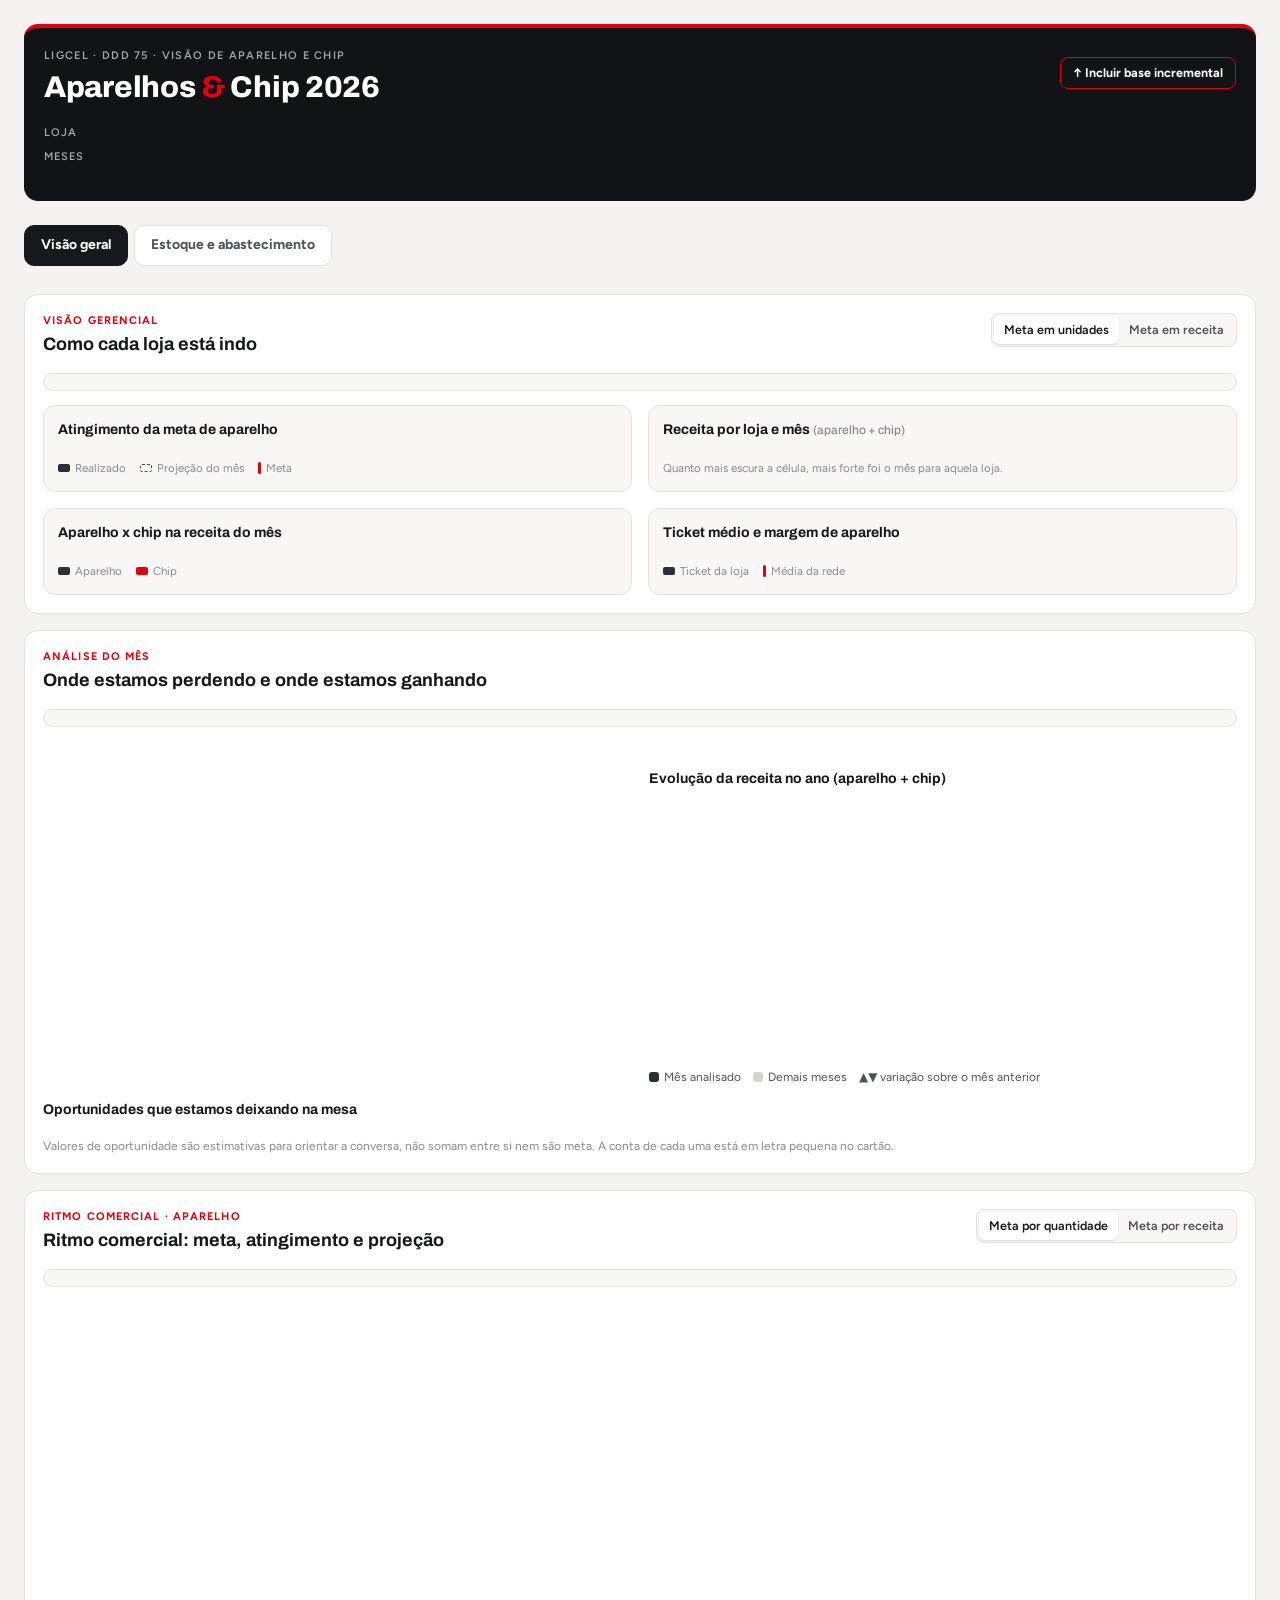
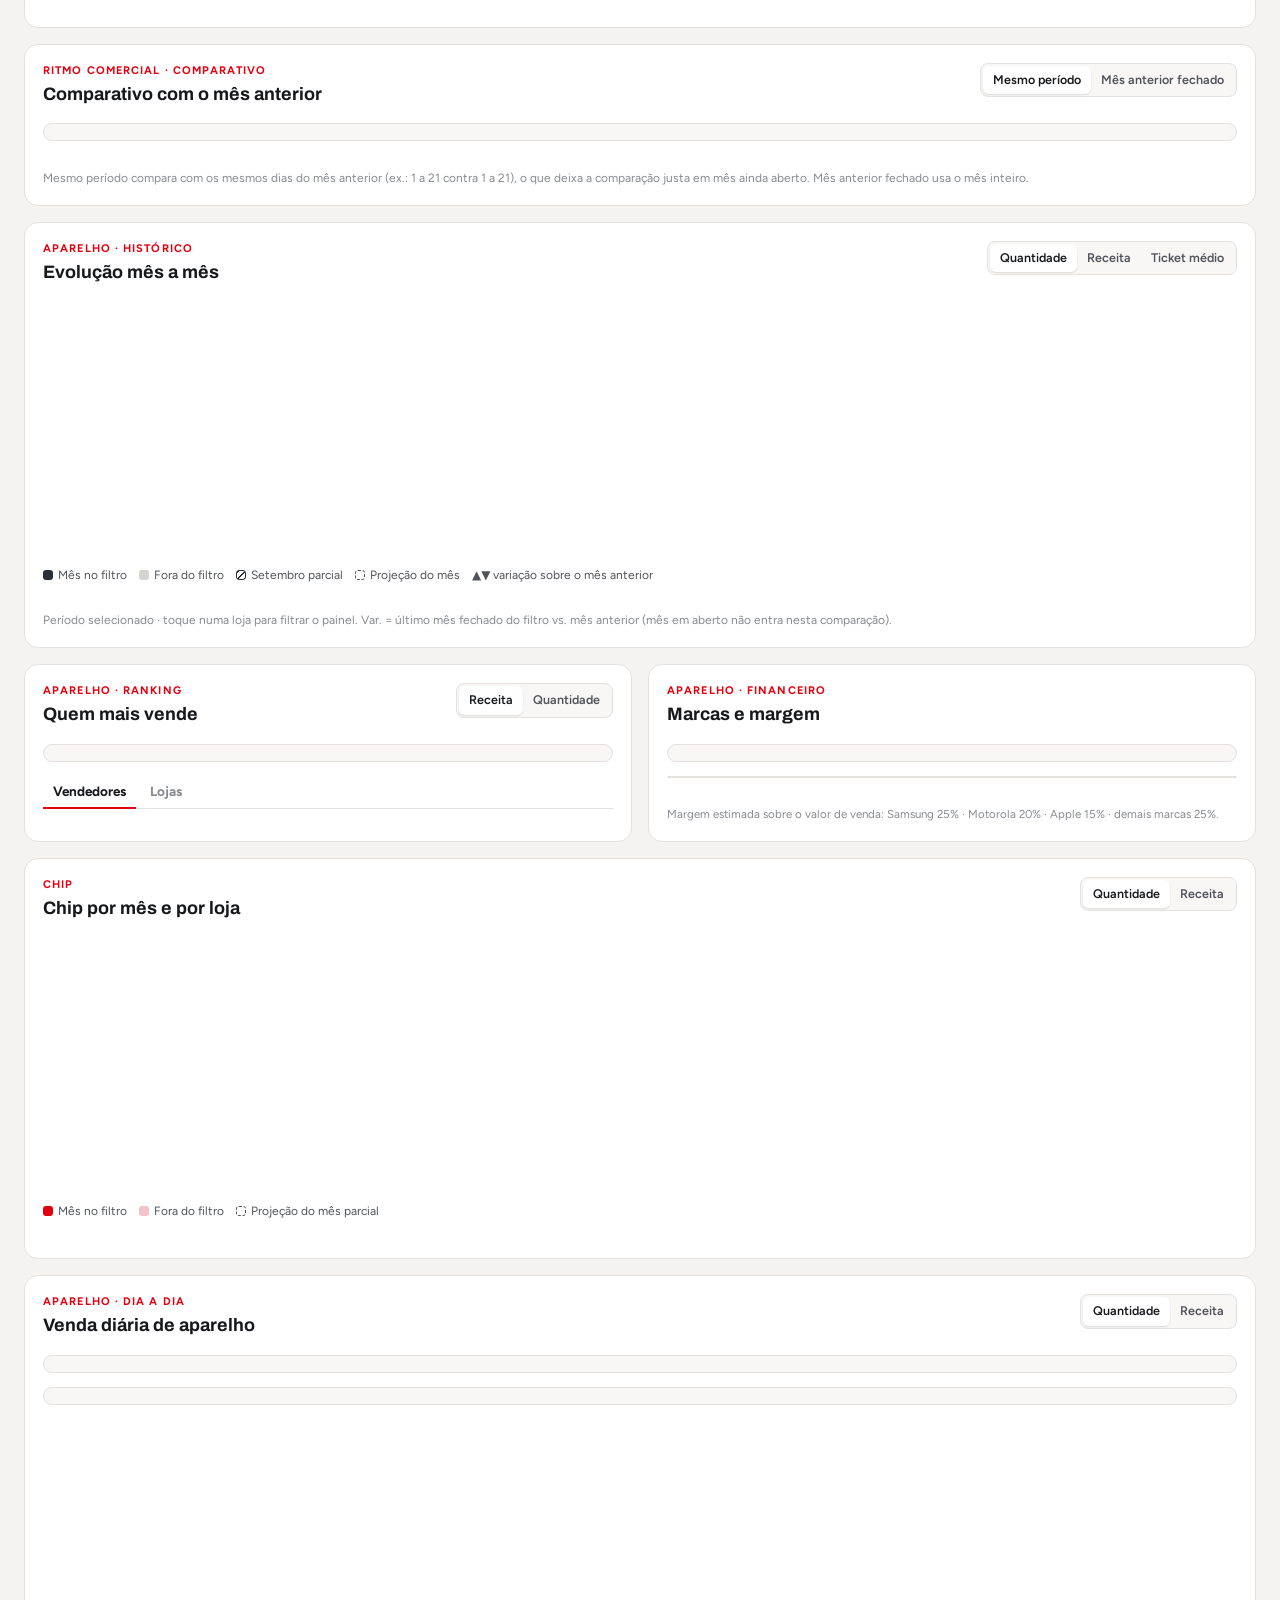
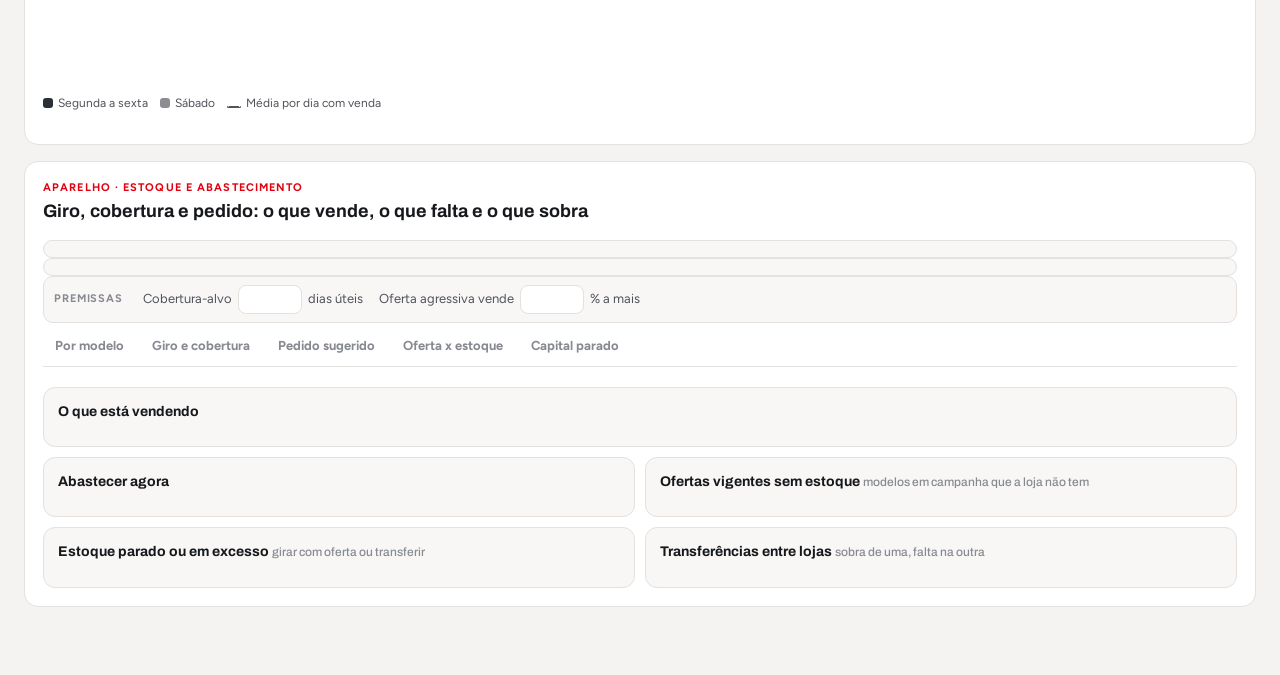
==== commit ae63ee49: "Add files via upload" ====
--- a/apps/aparelhos.html
+++ b/apps/aparelhos.html
@@ -273,6 +273,28 @@
 @media (max-width:900px){.mdk{grid-template-columns:repeat(2,1fr)}.mdgrid{grid-template-columns:1fr}
   .mdrow{grid-template-columns:repeat(4,minmax(0,1fr));gap:6px 8px;padding:10px 2px}.mdrow.mdh{display:none}.mdrow>div:first-child,.mdrow>div.mdo,.mdrow>div:last-child{grid-column:1/-1}.mdrow>div:last-child{display:flex;align-items:center;gap:8px}.mdrow>div:last-child::before{display:none!important}
   .mdrow .mdc{text-align:left}.mdrow [data-l]::before{content:attr(data-l);display:block;font-size:10.5px;letter-spacing:.05em;text-transform:uppercase;color:var(--muted);font-weight:700}}
+
+/* abas e visões estratégicas */
+.abas{display:flex;gap:6px;margin:0 0 4px;position:sticky;top:0;z-index:5;background:var(--bg);padding:8px 0;flex-wrap:wrap}
+.abas button{font:inherit;font-size:14px;font-weight:700;border:1px solid var(--line);background:var(--surface);color:var(--ink2);border-radius:10px;padding:9px 16px;cursor:pointer}
+.abas button[aria-pressed="true"]{background:var(--ink);border-color:var(--ink);color:var(--surface)}
+body[data-aba="abast"] [data-aba="geral"],body[data-aba="geral"] [data-aba="abast"]{display:none!important}
+.stb{display:flex;gap:4px;flex-wrap:wrap;border-bottom:1px solid var(--line);margin-top:6px}
+.stb button{font:inherit;font-size:13px;font-weight:700;border:0;border-bottom:3px solid transparent;background:transparent;color:var(--muted);padding:8px 12px;cursor:pointer;margin-bottom:-1px}
+.stb button[aria-pressed="true"]{color:var(--ink);border-bottom-color:var(--red)}
+.mdpar{gap:6px 16px}.mdpar label{font-size:13px;color:var(--ink2);display:inline-flex;align-items:center;gap:6px}
+.mdpar input{font:inherit;font-size:13px;font-weight:700;width:64px;padding:4px 6px;border:1px solid var(--line);border-radius:8px;background:var(--surface);color:var(--ink);text-align:center}
+.mdrow.gen{grid-template-columns:var(--cols)}
+.cls{display:inline-block;min-width:22px;text-align:center;font-weight:800;font-size:12px;border-radius:6px;padding:2px 6px}
+.cls.A{background:var(--ink);color:var(--surface)}.cls.B{background:var(--surface2);border:1px solid var(--line);color:var(--ink2)}.cls.C{border:1px dashed var(--line);color:var(--muted)}
+.brow{display:grid;grid-template-columns:minmax(90px,1.1fr) 3fr minmax(110px,1fr);gap:8px;align-items:center;font-size:13px;padding:5px 0}
+.brow .bar{height:12px;border-radius:6px;background:var(--grid);overflow:hidden;display:flex}.brow .bar i{display:block;height:100%}
+.brow .bv{text-align:right;font-weight:700;white-space:nowrap}
+@media (max-width:900px){
+  .abas button{flex:1;padding:9px 8px;font-size:13px}
+  .mdrow.gen{grid-template-columns:repeat(4,minmax(0,1fr))}.mdrow.gen>div:last-child{display:block}
+  .mdrow.gen>div.full{grid-column:1/-1}.mdrow.gen>div:last-child::before{display:block!important}
+  .brow{grid-template-columns:1fr 1fr}.brow .bar{grid-column:1/-1;order:3}}
 </style>
 
 <div class="wrap">
@@ -284,14 +306,15 @@
       </div>
       <div class="hero-right"><div class="base" id="baseInfo"></div><div class="hbtns"><button class="upbtn" id="btnUp" aria-controls="upSec" aria-expanded="false">↑ Incluir base incremental</button><button class="upbtn pub" id="btnPub" hidden>Publicar versão atualizada</button></div><div class="pubmsg" id="pubMsg"></div></div>
     </div>
-    <div class="filters">
+    <div class="filters" data-aba="geral">
       <div class="frow" id="fStores"><span class="flabel">Loja</span></div>
       <div class="frow" id="fMonths"><span class="flabel">Meses</span></div>
     </div>
-    <div class="kpis" id="kpis"></div>
+    <div class="kpis" id="kpis" data-aba="geral"></div>
   </header>
-
-  <section class="q" id="upSec" aria-labelledby="h-up" hidden>
+  <nav class="abas" id="abas" aria-label="Seções de aparelho e chip"><button data-a="geral" aria-pressed="true">Visão geral</button><button data-a="abast" aria-pressed="false">Estoque e abastecimento</button></nav>
+
+  <section class="q" data-aba="geral" id="upSec" aria-labelledby="h-up" hidden>
     <div class="qhead">
       <div><div class="qtag">Base incremental</div><h2 id="h-up">Incluir atualização da base</h2>
       <div class="sub">Envie o .xlsx no mesmo formato da base. Os dias que vierem no arquivo substituem esses mesmos dias no painel; o restante da base continua como está.</div></div>
@@ -302,7 +325,7 @@
     <div><div class="qtag" style="color:var(--muted);margin-bottom:6px">Cargas incluídas</div><div class="logl" id="upLog"></div></div>
   </section>
 
-  <section class="q ger" id="secGer" aria-labelledby="h-ger">
+  <section class="q ger" data-aba="geral" id="secGer" aria-labelledby="h-ger">
     <div class="qhead">
       <div><div class="qtag">Visão gerencial</div><h2 id="h-ger">Como cada loja está indo</h2><div class="sub" id="gSub"></div></div>
       <div class="seg" id="segG" role="group" aria-label="Meta em quantidade ou receita">
@@ -318,7 +341,7 @@
     </div>
   </section>
 
-  <section class="q exec" id="secExec" aria-labelledby="h-ex">
+  <section class="q exec" data-aba="geral" id="secExec" aria-labelledby="h-ex">
     <div class="qhead">
       <div><div class="qtag">Análise do mês</div><h2 id="h-ex">Onde estamos perdendo e onde estamos ganhando</h2><div class="sub" id="exSub"></div></div>
     </div>
@@ -332,7 +355,7 @@
     <div><h3 class="exh">Oportunidades que estamos deixando na mesa</h3><div class="oppgrid" id="exOpp"></div><div class="mnote" style="margin-top:8px">Valores de oportunidade são estimativas para orientar a conversa, não somam entre si nem são meta. A conta de cada uma está em letra pequena no cartão.</div></div>
   </section>
 
-  <section class="q" aria-labelledby="h-mt">
+  <section class="q" data-aba="geral" aria-labelledby="h-mt">
     <div class="qhead">
       <div><div class="qtag">Ritmo comercial · aparelho</div><h2 id="h-mt">Ritmo comercial: meta, atingimento e projeção</h2><div class="sub" id="mtSub"></div></div>
       <div class="seg" id="segMt" role="group" aria-label="Métrica da meta">
@@ -346,7 +369,7 @@
     <div class="mnote" id="mtNote"></div>
   </section>
 
-  <section class="q" aria-labelledby="h-cp">
+  <section class="q" data-aba="geral" aria-labelledby="h-cp">
     <div class="qhead">
       <div><div class="qtag">Ritmo comercial · comparativo</div><h2 id="h-cp">Comparativo com o mês anterior</h2><div class="sub" id="cpSub"></div></div>
       <div class="seg" id="segCp" role="group" aria-label="Base de comparação">
@@ -358,7 +381,7 @@
     <div class="mnote">Mesmo período compara com os mesmos dias do mês anterior (ex.: 1 a 21 contra 1 a 21), o que deixa a comparação justa em mês ainda aberto. Mês anterior fechado usa o mês inteiro.</div>
   </section>
 
-  <section class="q" aria-labelledby="h-q1">
+  <section class="q" data-aba="geral" aria-labelledby="h-q1">
     <div class="qhead">
       <div><div class="qtag">Aparelho · histórico</div><h2 id="h-q1">Evolução mês a mês</h2><div class="sub" id="q1sub"></div></div>
       <div class="seg" id="segQ1" role="group" aria-label="Métrica do histórico">
@@ -377,7 +400,7 @@
     </div>
   </section>
 
-  <div class="grid2">
+  <div class="grid2" data-aba="geral">
     <section class="q" aria-labelledby="h-q2">
       <div class="qhead">
         <div><div class="qtag">Aparelho · ranking</div><h2 id="h-q2">Quem mais vende</h2><div class="sub" id="q2sub"></div></div>
@@ -405,7 +428,7 @@
     </section>
   </div>
 
-  <section class="q" aria-labelledby="h-q4">
+  <section class="q" data-aba="geral" aria-labelledby="h-q4">
     <div class="qhead">
       <div><div class="qtag" style="color:var(--chip)">Chip</div><h2 id="h-q4">Chip por mês e por loja</h2><div class="sub" id="q4sub"></div></div>
       <div class="seg" id="segQ4" role="group" aria-label="Métrica do chip">
@@ -421,7 +444,7 @@
     </div>
   </section>
 
-  <section class="q" aria-labelledby="h-dia">
+  <section class="q" data-aba="geral" aria-labelledby="h-dia">
     <div class="qhead">
       <div><div class="qtag">Aparelho · dia a dia</div><h2 id="h-dia">Venda diária de aparelho</h2><div class="sub" id="diaSub"></div></div>
       <div class="seg" id="segDia" role="group" aria-label="Métrica da venda diária">
@@ -435,22 +458,59 @@
     <div class="note" id="diaNote"></div>
   </section>
 
-  <section class="q" id="secMod" aria-labelledby="h-mod">
+  <section class="q" id="secMod" data-aba="abast" aria-labelledby="h-mod">
     <div class="qhead">
-      <div><div class="qtag">Aparelho · por modelo</div><h2 id="h-mod">Aparelhos por modelo: o que vende, quanto cresceu e onde abastecer</h2><div class="sub" id="modSub"></div></div>
+      <div><div class="qtag">Aparelho · estoque e abastecimento</div><h2 id="h-mod">Giro, cobertura e pedido: o que vende, o que falta e o que sobra</h2><div class="sub" id="modSub"></div></div>
     </div>
     <div id="modVazio" class="note" hidden></div>
     <div id="modCorpo">
       <div class="lm" id="modRef" role="group" aria-label="Mês analisado"></div>
       <div class="lm" id="modLoja" role="group" aria-label="Loja"></div>
-      <div class="mdk" id="modKpis"></div>
-      <div class="gbox mdbox"><h3>O que está vendendo <small id="modTabSub"></small></h3><div id="modTab"></div><button class="pill ghost mdmore" id="modMore" hidden></button></div>
-      <div class="mdgrid">
-        <div class="gbox mdbox"><h3>Abastecer agora <small id="modASub"></small></h3><div id="modA"></div></div>
-        <div class="gbox mdbox"><h3>Ofertas vigentes sem estoque <small>modelos em campanha que a loja não tem</small></h3><div id="modB"></div></div>
-        <div class="gbox mdbox"><h3>Estoque parado ou em excesso <small>girar com oferta ou transferir</small></h3><div id="modC"></div></div>
-        <div class="gbox mdbox" id="modDbox"><h3>Transferências entre lojas <small>sobra de uma, falta na outra</small></h3><div id="modD"></div></div>
-      </div>
+      <div class="lm mdpar" id="modPar" role="group" aria-label="Parâmetros">
+        <span class="lbl">Premissas</span>
+        <label>Cobertura-alvo <input type="number" id="parAlvo" min="3" max="90" step="1" inputmode="numeric"> dias úteis</label>
+        <label>Oferta agressiva vende <input type="number" id="parUp" min="0" max="300" step="5" inputmode="numeric"> % a mais</label>
+      </div>
+      <div class="stb" id="modSubTabs" role="tablist" aria-label="Visões de estoque">
+        <button data-p="visao">Por modelo</button><button data-p="giro">Giro e cobertura</button><button data-p="ped">Pedido sugerido</button><button data-p="ofx">Oferta x estoque</button><button data-p="cap">Capital parado</button>
+      </div>
+
+      <div class="mpan" data-p="visao">
+        <div class="mdk" id="modKpis"></div>
+        <div class="gbox mdbox"><h3>O que está vendendo <small id="modTabSub"></small></h3><div id="modTab"></div><button class="pill ghost mdmore" id="modMore" hidden></button></div>
+        <div class="mdgrid">
+          <div class="gbox mdbox"><h3>Abastecer agora <small id="modASub"></small></h3><div id="modA"></div></div>
+          <div class="gbox mdbox"><h3>Ofertas vigentes sem estoque <small>modelos em campanha que a loja não tem</small></h3><div id="modB"></div></div>
+          <div class="gbox mdbox"><h3>Estoque parado ou em excesso <small>girar com oferta ou transferir</small></h3><div id="modC"></div></div>
+          <div class="gbox mdbox" id="modDbox"><h3>Transferências entre lojas <small>sobra de uma, falta na outra</small></h3><div id="modD"></div></div>
+        </div>
+      </div>
+
+      <div class="mpan" data-p="giro" hidden>
+        <div class="mdk" id="gKpis"></div>
+        <div class="gbox mdbox"><h3>Curva ABC e cobertura <small id="gSub2"></small></h3><div id="gTab"></div><button class="pill ghost mdmore" id="gMore" hidden></button></div>
+      </div>
+
+      <div class="mpan" data-p="ped" hidden>
+        <div class="mdk" id="pKpis"></div>
+        <div class="gbox mdbox"><h3>Pedido sugerido por modelo <small id="pSub"></small></h3><div id="pTab"></div><button class="pill ghost mdmore" id="pMore" hidden></button></div>
+        <div class="gbox mdbox" id="pLojaBox"><h3>Pedido sugerido por loja <small>quanto cada loja precisa para chegar na cobertura-alvo</small></h3><div id="pLoja"></div></div>
+      </div>
+
+      <div class="mpan" data-p="ofx" hidden>
+        <div class="mdk" id="oKpis"></div>
+        <div class="gbox mdbox"><h3>Oferta agressiva x estoque <small id="oSub"></small></h3><div id="oTab"></div><button class="pill ghost mdmore" id="oMore" hidden></button></div>
+      </div>
+
+      <div class="mpan" data-p="cap" hidden>
+        <div class="mdk" id="cKpis"></div>
+        <div class="mdgrid">
+          <div class="gbox mdbox"><h3>Capital por tempo em estoque <small>valor ao custo</small></h3><div id="cAge"></div></div>
+          <div class="gbox mdbox"><h3>Capital por loja <small>total e parte em excesso</small></h3><div id="cLoja"></div></div>
+        </div>
+        <div class="gbox mdbox"><h3>Onde o dinheiro está parado <small id="cSub"></small></h3><div id="cTab"></div><button class="pill ghost mdmore" id="cMore" hidden></button></div>
+      </div>
+
       <div class="note" id="modNote"></div>
     </div>
   </section>
@@ -1102,7 +1162,9 @@
 bindStoreRows('tStores');bindStoreRows('tChip');
 /* ---------- aparelhos por modelo: vendas x estoque x ofertas ---------- */
 const MOD=window.__MOD||null;
-const MS={mes:null,loja:'',all:false};
+const MS={mes:null,loja:'',all:false,p:'visao',alvo:15,up:30,mx:{}};
+try{const z=JSON.parse(localStorage.getItem('ligcel-ap-est')||'null');if(z){if(z.alvo>=3&&z.alvo<=90)MS.alvo=z.alvo;if(z.up>=0&&z.up<=300)MS.up=z.up;if(z.p)MS.p=z.p;}}catch(e){}
+const saveEst=()=>{try{localStorage.setItem('ligcel-ap-est',JSON.stringify({alvo:MS.alvo,up:MS.up,p:MS.p}));}catch(e){}};
 let MD=null,MDyr=null;
 const isoD=dt=>dt.getFullYear()*10000+(dt.getMonth()+1)*100+dt.getDate();
 const dateOfKey=k=>new Date(Math.floor(k/10000),Math.floor(k/100)%100-1,k%100);
@@ -1131,7 +1193,8 @@
   let ref=Math.max(max,Math.min(ed,hoje));if(Math.floor(ref/10000)!==YR)ref=max;
   const rm=Math.floor(ref/100)%100,rd=ref%100;let h=bd(YR,rm,rd+1,dim(YR,rm)),lab=MESL[rm-1];
   if(h<3&&rm<12){h+=bd(YR,rm+1,1,dim(YR,rm+1));lab=MESL[rm];}
-  MD.hor=h;MD.horLab=lab;
+  MD.hor=h;MD.horLab=lab;MD.ref=ref;
+  MD.uc={};{const a={};for(const e of est){const o=a[e.k]||(a[e.k]={q:0,c:0});o.q+=e.q;o.c+=e.custo;}for(const k in a)MD.uc[k]=a[k].q>0?a[k].c/a[k].q:0;}
 }
 const vigF=(ini,fim,hoje)=>{const i=ini?Number(ini.replace(/-/g,'')):0,f=fim?Number(fim.replace(/-/g,'')):99999999;return hoje>=i&&hoje<=f;};
 function modOferta(k){
@@ -1140,14 +1203,14 @@
     const reg=mp.ofertas.filter(x=>!/BOGO|DEPENDENTE/i.test(x.obs+' '+x.plano)),bg=mp.ofertas.find(x=>/BOGO|DEPENDENTE/i.test(x.obs+' '+x.plano));
     const pr=x=>x.multi||x.single||Infinity;
     const b=reg.slice().sort((a,c)=>(/FOCO/i.test(c.obs)-/FOCO/i.test(a.obs))||pr(a)-pr(c))[0];
-    if(b){o.preco=pr(b);o.plano=b.plano;o.frente=b.obs;o.vigente=vigF(b.ini,b.fim,hoje);o.foco=/FOCO/i.test(b.obs);o.fonte='Mapa';}
+    if(b){o.fim=b.fim?Number(b.fim.replace(/-/g,'')):0;o.preco=pr(b);o.plano=b.plano;o.frente=b.obs;o.vigente=vigF(b.ini,b.fim,hoje);o.foco=/FOCO/i.test(b.obs);o.fonte='Mapa';}
     if(bg){o.bogo=bg.multi||bg.single;o.vigente=o.vigente||vigF(bg.ini,bg.fim,hoje);}
     if(mp.boost){if(vigF(mp.boost.ini,mp.boost.fim,hoje))o.boost=mp.boost.v;else o.boostVenc=true;}
   }
   const camp=MOD.campanha||{},cv=vigF(camp.ini,camp.fim,hoje);
   for(const c of cs){
     if(c.bogo){o.bogo=c.preco;o.vigente=o.vigente||cv;o.foco=true;continue;}
-    o.preco=c.preco;o.plano=c.plano||o.plano;o.frente=c.frente||o.frente;o.fonte=camp.nome||'Campanha';o.vigente=cv;o.foco=true;
+    o.preco=c.preco;o.plano=c.plano||o.plano;o.frente=c.frente||o.frente;o.fonte=camp.nome||'Campanha';o.vigente=cv;o.foco=true;if(camp.fim)o.fim=Number(camp.fim.replace(/-/g,''));
     if(c.boost){o.boost=c.boost;o.boostVenc=false;}
   }
   if(!cs.length&&!mp)return null;
@@ -1266,6 +1329,7 @@
     T.sort((a,b)=>b.q*b.rate-a.q*a.rate);
     document.getElementById('modD').innerHTML=!R.est.length?'<div class="note">Carregue o estoque físico.</div>':T.length?T.slice(0,12).map(t=>`<div class="mdli"><div><b>${t.q} × ${esc(t.o.nome)}</b><small>de <b>${esc(t.de)}</b> para <b>${esc(t.para)}</b> · ${esc(t.para)} vende ${DU.fmt(Math.round(t.rate*10)/10)}/dia útil</small></div><div class="mdr">${t.o.emOferta?'<span class="mtg bo">em oferta</span>':''}</div></div>`).join(''):'<div class="note">Nenhuma transferência vantajosa agora.</div>';
   }
+  modPaineis(L,R);
   // rodapé: fontes
   const fb=s=>s?String(s).split('-').reverse().join('/'):'—',ns=[];
   ns.push(`Vendas por modelo até ${dd} · ritmo = últimos 30 dias (${DU.fmt(Math.round(R.winDU*10)/10)} dias úteis).`);
@@ -1274,12 +1338,182 @@
   ns.push('Cobertura em dias úteis (seg–sex 1, sáb 0,5, sem domingos e feriados). Ação: Abastecer = cobre menos de 5 dias úteis; Atenção = menos de 10; Girar = parado há 30 dias ou cobertura acima de 45.');
   document.getElementById('modNote').innerHTML=ns.join(' ');
 }
+
+/* ---------- visões estratégicas: giro, pedido, oferta x estoque, capital ---------- */
+const rs=v=>'R$ '+nf.format(Math.round(v));
+const duEntre=(a,b)=>{let t=0,d=dateOfKey(a);const e=dateOfKey(b);for(let i=0;i<200&&d<=e;i++){t+=DU.peso(d.getFullYear(),d.getMonth()+1,d.getDate());d.setDate(d.getDate()+1);}return t;};
+const addD=(k,n)=>{const d=dateOfKey(k);d.setDate(d.getDate()+n);return isoD(d);};
+const f1=v=>DU.fmt(Math.round(v*10)/10);
+const agress=o=>{const f=o.of;if(!o.emOferta)return false;const dsc=f.tab&&f.preco&&f.tab>f.preco?(f.tab-f.preco)/f.tab:0;return !!(f.boost||f.bogo!=null||f.foco||dsc>=.15);};
+const efOf=o=>agress(o)?1+MS.up/100:1;
+const scopeLj=o=>Object.entries(o.lj).filter(([l])=>!MS.loja||l===MS.loja);
+function gTable(cols,head,rows,lim,btn,all){
+  const cs=cols.join(' ');
+  const h=`<div class="mdrow gen mdh" style="--cols:${cs}">${head.map((x,i)=>`<div class="${i?'mdc':''}">${x}</div>`).join('')}</div>`;
+  btn.hidden=rows.length<=lim;btn.textContent=all?`Mostrar os ${lim} primeiros`:`Ver todos (${rows.length})`;
+  return h+(all?rows:rows.slice(0,lim)).map(r=>`<div class="mdrow gen" style="--cols:${cs}">${r}</div>`).join('');
+}
+const kp=(k,v,sub)=>`<div class="gbox"><div class="mk">${k}</div><div class="mv">${v}</div><div class="ms">${sub}</div></div>`;
+const semEst=R=>R.est.length?'':'<div class="note">Carregue o <b>estoque físico</b> (Importar dados → "Estoque e ofertas de aparelho") para liberar esta visão.</div>';
+
+function renderGiro(L,R){
+  const k=document.getElementById('gKpis'),t=document.getElementById('gTab'),b=document.getElementById('gMore');
+  if(!R.est.length){k.innerHTML='';t.innerHTML=semEst(R);b.hidden=true;return;}
+  const it=L.filter(o=>o.w>0||o.est>0).sort((a,c)=>c.w-a.w||c.est-a.est);
+  const W=it.reduce((a,o)=>a+o.w,0);let cum=0;
+  for(const o of it){const antes=W>0?cum/W:1;cum+=o.w;o.cum=W>0?cum/W:1;o.cls=o.w===0?'C':antes<.8?'A':antes<.95?'B':'C';}
+  const n=c=>it.filter(o=>o.cls===c),A=n('A'),Aw=A.reduce((a,o)=>a+o.w,0);
+  const E=it.reduce((a,o)=>a+o.est,0),RT=it.reduce((a,o)=>a+o.rate,0);
+  const Arisco=A.filter(o=>o.est===0||o.cob<MS.alvo*.5);
+  k.innerHTML=
+    kp('Classe A',`${A.length} modelos`,`${W?Math.round(Aw/W*100):0}% das vendas dos últimos 30 dias`)+
+    kp('Cobertura da rede',RT>0?f1(E/RT)+' d.ú.':'—',`meta: ${MS.alvo} dias úteis · ${unF(E)} un em estoque`)+
+    kp('Giro em 30 dias',E>0?DU.fmt(Math.round(W/E*100)/100)+'×':'—',`vendeu ${unF(W)} un sobre ${unF(E)} em estoque`)+
+    kp('Classe A em risco',Arisco.length?Arisco.length+' modelo(s)':'nenhum',Arisco.length?'abaixo de metade da cobertura-alvo ou sem estoque':'campeões de venda com estoque confortável');
+  const sit=o=>{if(o.w===0&&o.est>0)return['Parado','gi'];if(o.est===0)return['Ruptura','ab'];if(o.cob<MS.alvo*.5)return['Abaixo do alvo','at'];if(o.cob>MS.alvo*2)return['Acima do alvo','gi'];return['No alvo','ok'];};
+  const rows=it.map(o=>{const s2=sit(o);return `<div class="full mdn">${esc(o.nome)}<small>${esc(o.marca)}${o.dias?' · '+Math.round(o.dias)+' dias em estoque':''}</small></div>
+    <div class="mdc" data-l="Classe"><span class="cls ${o.cls}">${o.cls}</span></div><div class="mdc" data-l="Vendas 30d">${unF(o.w)}</div><div class="mdc" data-l="% acum.">${o.w>0?Math.round(o.cum*100)+'%':'—'}</div>
+    <div class="mdc" data-l="Estoque">${unF(o.est)}</div><div class="mdc" data-l="Giro">${o.est>0?DU.fmt(Math.round(o.w/o.est*100)/100)+'×':'—'}</div>
+    <div class="mdc" data-l="Cobertura">${cobTxt(o.cob)}</div><div class="mdc" data-l="Situação"><span class="mac ${s2[1]}">${s2[0]}</span></div>`;});
+  document.getElementById('gSub2').textContent=`${it.length} modelos · A = 80% das vendas, B = próximos 15%, C = restante`;
+  t.innerHTML=gTable(['2.2fr','.6fr','.8fr','.8fr','.8fr','.7fr','1fr','1.2fr'],['Modelo','Classe','Vendas 30d','% acum.','Estoque','Giro','Cobertura','Situação'],rows,15,b,MS.mx.g);
+}
+
+function modPedido(L,R){
+  const out=[];
+  for(const o of L){
+    const ef=efOf(o),fr=[];let meta=0;
+    for(const [l,x] of scopeLj(o)){
+      if(x.w<1)continue;const rate=x.w/R.winDU,m=rate*ef*MS.alvo;meta+=m;
+      const need=Math.max(0,m-x.est);if(need>1e-9)fr.push({l,f:need,rate});
+    }
+    const ped=Math.ceil(fr.reduce((a,z)=>a+z.f,0)-1e-9);if(ped<1)continue;
+    // reparte as unidades pelas lojas (maior resto primeiro) para a soma bater com o pedido do modelo
+    fr.forEach(z=>z.n=Math.floor(z.f+1e-9));let sobra=ped-fr.reduce((a,z)=>a+z.n,0);
+    fr.slice().sort((a,c)=>(c.f-c.n)-(a.f-a.n)).forEach(z=>{if(sobra>0){z.n++;sobra--;}});
+    const porL=fr.filter(z=>z.n>0),uc=R.uc[o.k]||0;
+    out.push({o,ped,porL,meta,ef,uc,val:ped*uc,urg:o.est===0||o.cob<5});
+  }
+  out.sort((a,b)=>(b.urg-a.urg)||(a.o.cob-b.o.cob)||(b.o.rate-a.o.rate));
+  return out;
+}
+function renderPed(L,R){
+  const k=document.getElementById('pKpis'),t=document.getElementById('pTab'),b=document.getElementById('pMore'),lb=document.getElementById('pLojaBox');
+  if(!R.est.length){k.innerHTML='';t.innerHTML=semEst(R);b.hidden=true;lb.hidden=true;return;}
+  const P=modPedido(L,R),un=P.reduce((a,x)=>a+x.ped,0),val=P.reduce((a,x)=>a+x.val,0),urg=P.filter(x=>x.urg);
+  const semCusto=P.filter(x=>!x.uc).length;
+  k.innerHTML=
+    kp('Unidades a pedir',P.length?unF(un)+' un':'—',P.length?`${P.length} modelos · cobertura-alvo ${MS.alvo} d.ú.`:'estoque já cobre a meta em todos os modelos')+
+    kp('Valor ao custo',val>0?rs(val):'—',semCusto?`${semCusto} modelo(s) sem custo no estoque (valor subestimado)`:'custo unitário do estoque físico')+
+    kp('Urgentes',urg.length?urg.length+' modelo(s)':'nenhum',urg.length?`${unF(urg.reduce((a,x)=>a+x.ped,0))} un · sem estoque ou cobrem menos de 5 d.ú.`:'ninguém em risco imediato')+
+    kp('Com oferta agressiva',P.filter(x=>x.ef>1).length+' modelo(s)',`pedido já considera +${MS.up}% de venda nesses modelos`);
+  const rows=P.map(x=>{const o=x.o,lojas=!MS.loja&&x.porL.length>1?x.porL.sort((a,c)=>c.n-a.n).map(z=>`${esc(z.l)} ${z.n}`).join(' · '):'';
+    return `<div class="full mdn">${esc(o.nome)}${x.urg?' <span class="mac ab">Urgente</span>':''}${x.ef>1?` <span class="mtg bo">oferta +${MS.up}%</span>`:''}<small>${lojas||esc(o.marca)}</small></div>
+    <div class="mdc" data-l="Vende/dia útil">${f1(o.rate)}</div><div class="mdc" data-l="Estoque">${unF(o.est)}</div><div class="mdc" data-l="Cobre">${cobTxt(o.cob)}</div>
+    <div class="mdc" data-l="Meta">${unF(x.meta)}</div><div class="mdc" data-l="Pedir"><b>${unF(x.ped)}</b></div><div class="mdc" data-l="Valor ao custo">${x.uc?rs(x.val):'—'}</div>`;});
+  document.getElementById('pSub').textContent=`pedido = vende por dia útil × ${MS.alvo} dias úteis − estoque atual, arredondado para cima`;
+  t.innerHTML=P.length?gTable(['2.4fr','.9fr','.8fr','1fr','.8fr','.8fr','1fr'],['Modelo','Vende/dia útil','Estoque','Cobre','Meta','Pedir','Valor ao custo'],rows,15,b,MS.mx.p):'<div class="note">Com a cobertura-alvo de '+MS.alvo+' dias úteis, o estoque atual já cobre o ritmo de todos os modelos. Aumente a meta ou espere a próxima venda.</div>';
+  if(!P.length)b.hidden=true;
+  lb.hidden=!!MS.loja;
+  if(!MS.loja){
+    const a=new Map();for(const x of P)for(const z of x.porL){const q=a.get(z.l)||{n:0,v:0,m:0};q.n+=z.n;q.v+=z.n*x.uc;q.m++;a.set(z.l,q);}
+    const mx=Math.max(1,...[...a.values()].map(q=>q.n));
+    document.getElementById('pLoja').innerHTML=a.size?[...a.entries()].sort((x,y)=>y[1].n-x[1].n).map(([l,q])=>`<div class="brow"><div>${esc(l)}</div><div class="bar"><i style="width:${q.n/mx*100}%;background:var(--red)"></i></div><div class="bv">${unF(q.n)} un · ${q.m} mod. · ${rs(q.v)}</div></div>`).join(''):'<div class="note">Nenhuma loja precisa de reposição para a meta.</div>';
+  }
+}
+
+function renderOfx(L,R){
+  const k=document.getElementById('oKpis'),t=document.getElementById('oTab'),b=document.getElementById('oMore');
+  if(!R.est.length){k.innerHTML='';t.innerHTML=semEst(R);b.hidden=true;return;}
+  const it=L.filter(o=>o.emOferta&&(o.w>0||o.est>0||o.of.foco));
+  if(!it.length){k.innerHTML='';t.innerHTML='<div class="note">Nenhuma oferta vigente na data de hoje. Quando o Mapa de Ofertas ou a campanha cobrirem hoje, os modelos aparecem aqui cruzados com o estoque.</div>';b.hidden=true;return;}
+  const ini=addD(R.ref,1);
+  for(const o of it){
+    const ef=efOf(o),rate=o.rate*ef;o.ef=ef;o.rateE=rate;
+    o.duV=o.of.fim&&o.of.fim>=ini?Math.max(.5,duEntre(ini,o.of.fim)):R.hor;
+    o.demV=rate*o.duV;o.cobE=rate>0?o.est/rate:(o.est>0?Infinity:0);
+    if(o.est===0)o.st=['Sem estoque','ab',0];
+    else if(rate>0&&o.est<o.demV*.9)o.st=['Vai faltar na oferta','ab',1];
+    else if(o.est-o.demV>=2&&o.est>o.demV*1.5)o.st=['Sobra: oferta ajuda a girar','gi',3];
+    else o.st=['Estoque cobre','ok',2];
+    o.pedir=o.st[2]<=1?Math.max(0,Math.ceil(o.demV-o.est-1e-9)):0;
+  }
+  it.sort((a,c)=>a.st[2]-c.st[2]||c.w-a.w);
+  const falta=it.filter(o=>o.st[2]<=1),pedU=it.reduce((a,o)=>a+o.pedir,0),pedV=it.reduce((a,o)=>a+o.pedir*(R.uc[o.k]||0),0),sobra=it.filter(o=>o.st[2]===3);
+  k.innerHTML=
+    kp('Modelos em oferta',it.length+' modelos',`${it.filter(agress).length} com oferta agressiva (Boost, BOGO, foco ou desconto de 15%+)`)+
+    kp('Vão faltar',falta.length?falta.length+' modelo(s)':'nenhum',falta.length?'estoque não chega ao fim da vigência no ritmo com oferta':'estoque cobre as ofertas vigentes')+
+    kp('Pedir por causa da oferta',pedU?unF(pedU)+' un':'—',pedU?`≈ ${rs(pedV)} ao custo`:'sem necessidade de reforço')+
+    kp('Sobra para girar',sobra.length?sobra.length+' modelo(s)':'nenhum',sobra.length?unF(sobra.reduce((a,o)=>a+Math.max(0,o.est-Math.ceil(o.demV)),0))+' un acima da demanda da oferta':'sem excesso nas ofertas');
+  const rows=it.map(o=>`<div class="full mdn">${esc(o.nome)}<small>${esc(o.marca)}${o.of.fim?' · oferta até '+String(o.of.fim%100).padStart(2,'0')+'/'+String(Math.floor(o.of.fim/100)%100).padStart(2,'0'):''}</small></div>
+    <div class="mdo full" data-l="Oferta">${ofHtml(o)}</div><div class="mdc" data-l="Dias úteis restantes">${f1(o.duV)}</div>
+    <div class="mdc" data-l="Vende/dia útil">${f1(o.rate)}${o.ef>1?` → <b>${f1(o.rateE)}</b>`:''}</div><div class="mdc" data-l="Estoque">${unF(o.est)}</div><div class="mdc" data-l="Cobre c/ oferta">${cobTxt(o.cobE)}</div>
+    <div data-l="Situação"><span class="mac ${o.st[1]}">${o.st[0]}</span></div><div class="mdc" data-l="Pedir">${o.pedir?'<b>'+unF(o.pedir)+'</b>':'—'}</div>`);
+  document.getElementById('oSub').textContent=`vendas com oferta = ritmo dos últimos 30 dias +${MS.up}% nos modelos de oferta agressiva, até o fim da vigência`;
+  t.innerHTML=gTable(['1.8fr','1.8fr','.8fr','1fr','.7fr','.9fr','1.4fr','.6fr'],['Modelo','Oferta','D.ú. restantes','Vende/dia útil','Estoque','Cobre','Situação','Pedir'],rows,12,b,MS.mx.o);
+}
+
+function renderCap(L,R){
+  const k=document.getElementById('cKpis'),t=document.getElementById('cTab'),b=document.getElementById('cMore');
+  if(!R.est.length){k.innerHTML='';t.innerHTML=semEst(R);b.hidden=true;document.getElementById('cAge').innerHTML='';document.getElementById('cLoja').innerHTML='';return;}
+  const inL=l=>!MS.loja||l===MS.loja,E=R.est.filter(e=>inL(e.l)&&e.q>0);
+  const exc=(est,w,ef)=>{if(w<=0)return est;const m=Math.ceil(w/R.winDU*ef*MS.alvo);return Math.max(0,est-m);};
+  const cap=E.reduce((a,e)=>a+e.custo,0),un=E.reduce((a,e)=>a+e.q,0);
+  // por modelo
+  const rows0=L.filter(o=>o.est>0).map(o=>{const uc=R.uc[o.k]||0,ef=efOf(o),e=o.w<=0?o.est:Math.max(0,o.est-Math.ceil(o.rate*ef*MS.alvo));
+    return {o,uc,cap:o.custo,exc:e,excV:e*uc,par:o.w<=0};});
+  const par=rows0.filter(x=>x.par).reduce((a,x)=>a+x.cap,0),excT=rows0.reduce((a,x)=>a+x.excV,0),excU=rows0.reduce((a,x)=>a+x.exc,0);
+  const v60=E.filter(e=>e.dias>60).reduce((a,e)=>a+e.custo,0);
+  const pc=v=>cap>0?Math.round(v/cap*100)+'%':'—';
+  k.innerHTML=
+    kp('Capital em estoque',rs(cap),`${unF(un)} aparelhos ao custo`)+
+    kp('Parado (sem venda em 30 dias)',rs(par),`${pc(par)} do capital`)+
+    kp('Acima da cobertura-alvo',rs(excT),`${unF(excU)} un além de ${MS.alvo} d.ú. de venda`)+
+    kp('Mais de 60 dias em estoque',rs(v60),`${pc(v60)} do capital`);
+  // idade
+  const fx=[['Até 30 dias',0,30],['31 a 60',31,60],['61 a 90',61,90],['Mais de 90',91,1e9]],mxA=Math.max(1,...fx.map(f=>E.filter(e=>e.dias>=f[1]&&e.dias<=f[2]).reduce((a,e)=>a+e.custo,0)));
+  document.getElementById('cAge').innerHTML=fx.map((f,i)=>{const v=E.filter(e=>e.dias>=f[1]&&e.dias<=f[2]).reduce((a,e)=>a+e.custo,0),u=E.filter(e=>e.dias>=f[1]&&e.dias<=f[2]).reduce((a,e)=>a+e.q,0);
+    return `<div class="brow"><div>${f[0]}</div><div class="bar"><i style="width:${v/mxA*100}%;background:${i>=2?'var(--red)':i===1?'var(--warn)':'var(--ink2)'}"></i></div><div class="bv">${rs(v)} · ${unF(u)} un</div></div>`;}).join('');
+  // por loja (todas as lojas, ignora filtro)
+  const all=modCalc(''),lj=new Map();
+  for(const o of all)for(const [l,x] of Object.entries(o.lj)){if(x.est<=0)continue;const uc=R.uc[o.k]||0,e=exc(x.est,x.w,efOf(o)),q=lj.get(l)||{c:0,x:0};q.c+=x.est*uc;q.x+=e*uc;lj.set(l,q);}
+  const mxL=Math.max(1,...[...lj.values()].map(q=>q.c));
+  document.getElementById('cLoja').innerHTML=lj.size?[...lj.entries()].sort((a,c)=>c[1].c-a[1].c).map(([l,q])=>`<div class="brow"><div>${esc(l)}</div><div class="bar"><i style="width:${(q.c-q.x)/mxL*100}%;background:var(--ink2)"></i><i style="width:${q.x/mxL*100}%;background:var(--red)"></i></div><div class="bv">${rs(q.c)} · <span style="color:var(--down)">${rs(q.x)} excesso</span></div></div>`).join(''):'<div class="note">Sem estoque por loja.</div>';
+  const lista=rows0.filter(x=>x.excV>0).sort((a,c)=>c.excV-a.excV);
+  document.getElementById('cSub').textContent=`${lista.length} modelos com estoque acima da meta · ordenado pelo valor em excesso`;
+  const rows=lista.map(x=>{const o=x.o,acao=x.par?(o.emOferta?'Girar com a oferta atual':'Montar oferta ou transferir'):(o.emOferta?'Oferta ajuda a girar':'Segurar pedido / transferir');
+    return `<div class="full mdn">${esc(o.nome)}<small>${esc(o.marca)}${o.emOferta?' · oferta '+cf.format(o.of.preco)+(o.of.boost?' + Boost '+cf.format(o.of.boost):''):''}</small></div>
+    <div class="mdc" data-l="Estoque">${unF(o.est)}</div><div class="mdc" data-l="Dias em estoque">${o.dias?Math.round(o.dias):'—'}</div><div class="mdc" data-l="Capital">${rs(x.cap)}</div>
+    <div class="mdc" data-l="Vendas 30d">${unF(o.w)}</div><div class="mdc" data-l="Cobre">${cobTxt(o.cob)}</div><div class="mdc" data-l="Excesso"><b>${unF(x.exc)} un</b><br><span class="note">${rs(x.excV)}</span></div>
+    <div class="full" data-l="Ação"><span class="mac ${x.par?'ab':'gi'}">${acao}</span></div>`;});
+  t.innerHTML=lista.length?gTable(['2.2fr','.7fr','.8fr','1fr','.8fr','1fr','1.2fr','1.7fr'],['Modelo','Estoque','Dias','Capital','Vendas 30d','Cobre','Excesso','Ação'],rows,15,b,MS.mx.c):'<div class="note">Nenhum modelo com estoque acima da cobertura-alvo.</div>';
+  if(!lista.length)b.hidden=true;
+}
+function modPaineis(L,R){
+  document.querySelectorAll('#modSubTabs button').forEach(x=>x.setAttribute('aria-pressed',String(x.dataset.p===MS.p)));
+  document.querySelectorAll('.mpan').forEach(x=>x.hidden=x.dataset.p!==MS.p);
+  document.getElementById('parAlvo').value=MS.alvo;document.getElementById('parUp').value=MS.up;
+  const fp=document.getElementById('modPar');fp.hidden=MS.p==='visao';
+  if(MS.p==='giro')renderGiro(L,R);else if(MS.p==='ped')renderPed(L,R);else if(MS.p==='ofx')renderOfx(L,R);else if(MS.p==='cap')renderCap(L,R);
+}
+document.getElementById('modSubTabs').addEventListener('click',e=>{const x=e.target.closest('button[data-p]');if(!x)return;MS.p=x.dataset.p;saveEst();renderMod();});
+document.getElementById('parAlvo').addEventListener('change',e=>{const v=Math.round(+e.target.value);MS.alvo=v>=3&&v<=90?v:15;saveEst();renderMod();});
+document.getElementById('parUp').addEventListener('change',e=>{const v=Math.round(+e.target.value);MS.up=v>=0&&v<=300?v:30;saveEst();renderMod();});
+[['gMore','g'],['pMore','p'],['oMore','o'],['cMore','c']].forEach(([id,kk])=>document.getElementById(id).addEventListener('click',()=>{MS.mx[kk]=!MS.mx[kk];renderMod();}));
+/* abas do topo */
+function abaSet(a,fresh){
+  document.body.dataset.aba=a;
+  document.querySelectorAll('#abas button').forEach(x=>x.setAttribute('aria-pressed',String(x.dataset.a===a)));
+  try{localStorage.setItem('ligcel-ap-aba',a);}catch(e){}
+  if(a==='geral'&&!fresh)render();else if(a==='abast')renderMod();
+}
+document.getElementById('abas').addEventListener('click',e=>{const x=e.target.closest('button[data-a]');if(!x)return;abaSet(x.dataset.a);window.scrollTo({top:0});});
 document.getElementById('modRef').addEventListener('click',e=>{const b=e.target.closest('button[data-m]');if(!b)return;MS.mes=+b.dataset.m;renderMod();});
 document.getElementById('modLoja').addEventListener('click',e=>{const b=e.target.closest('button');if(!b)return;const i=b.dataset.l;MS.loja=i?MD.lojas[+i-1]:'';renderMod();});
 document.getElementById('modMore').addEventListener('click',()=>{MS.all=!MS.all;renderMod();});
 
 document.getElementById('foot').textContent='Receita = Valor Venda · regra do unificado: Valor Venda acima de R$ 60 = aparelho, de R$ 10 a R$ 60 = chip, Seguro Proteção Móvel fora da conta · marca extraída da descrição do produto. Rankings de vendedor não incluem gerentes e pessoas fora do quadro de vendas; essas vendas continuam no total da loja. Vendedor aparece na loja da venda mais recente.';
-setDbState();renderLog();render();paintPub();
+setDbState();renderLog();let abaIni='geral';try{abaIni=localStorage.getItem('ligcel-ap-aba')||'geral';}catch(e){}if(abaIni!=='abast')abaIni='geral';document.body.dataset.aba=abaIni;render();abaSet(abaIni,true);paintPub();
 document.getElementById('btnPub').addEventListener('click',publicar);
 let rt;addEventListener('resize',()=>{clearTimeout(rt);rt=setTimeout(()=>{renderQ1();renderQ4();renderExec();renderRt();renderGer();renderDia();},150);});
 matchMedia('(prefers-color-scheme: dark)').addEventListener?.('change',()=>{renderQ1();renderQ4();});
